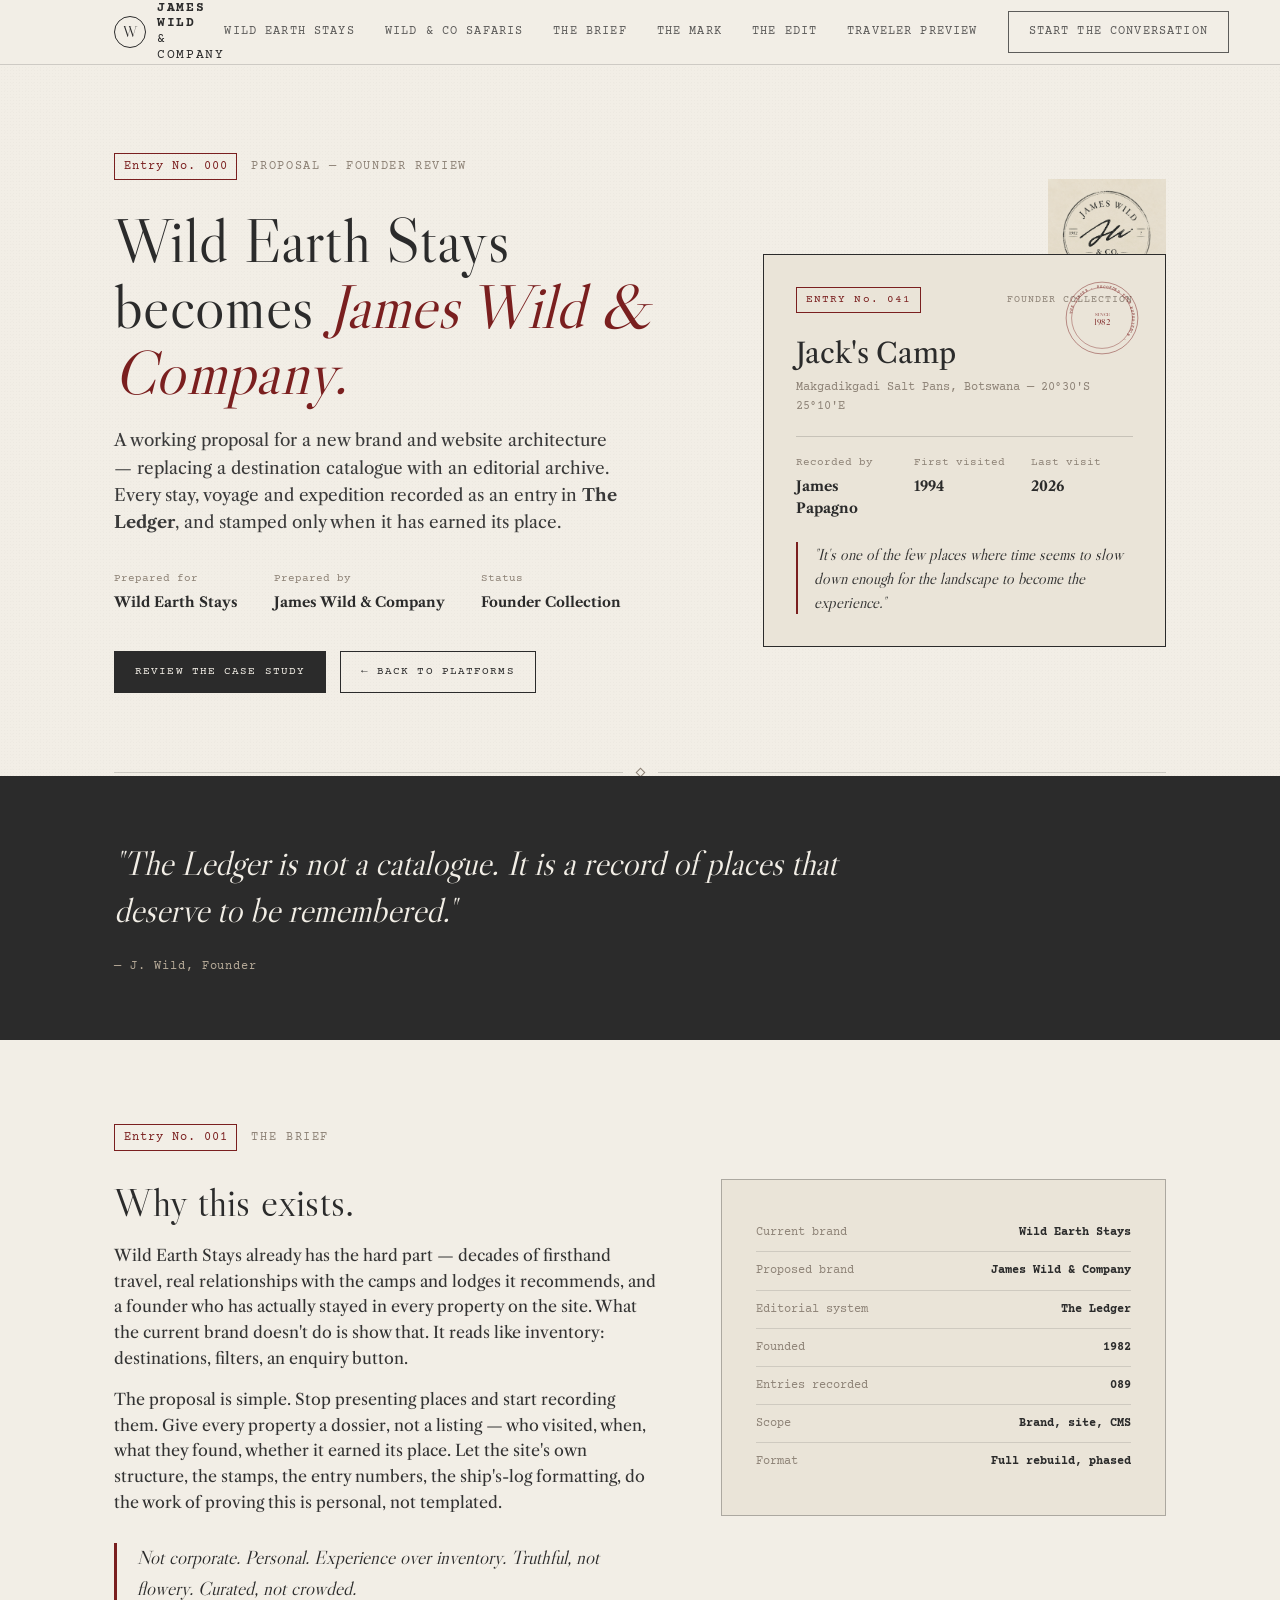
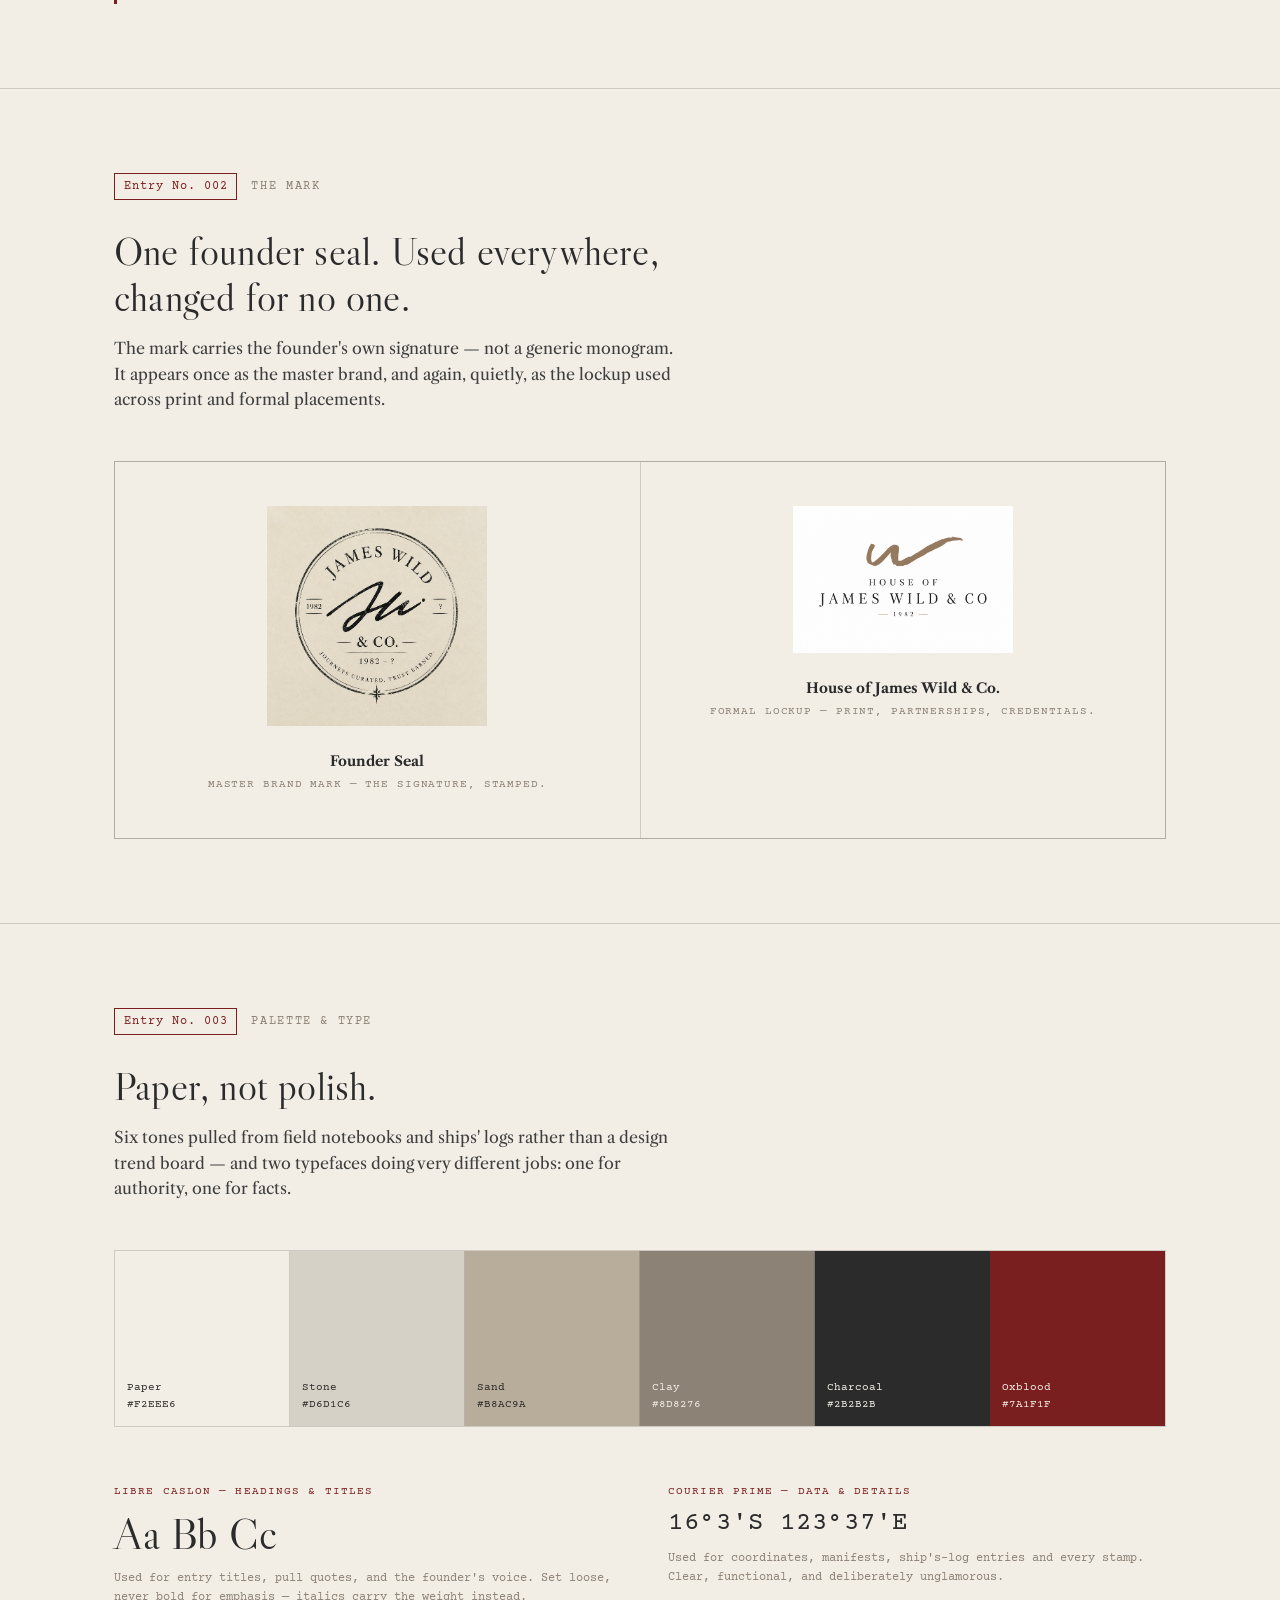
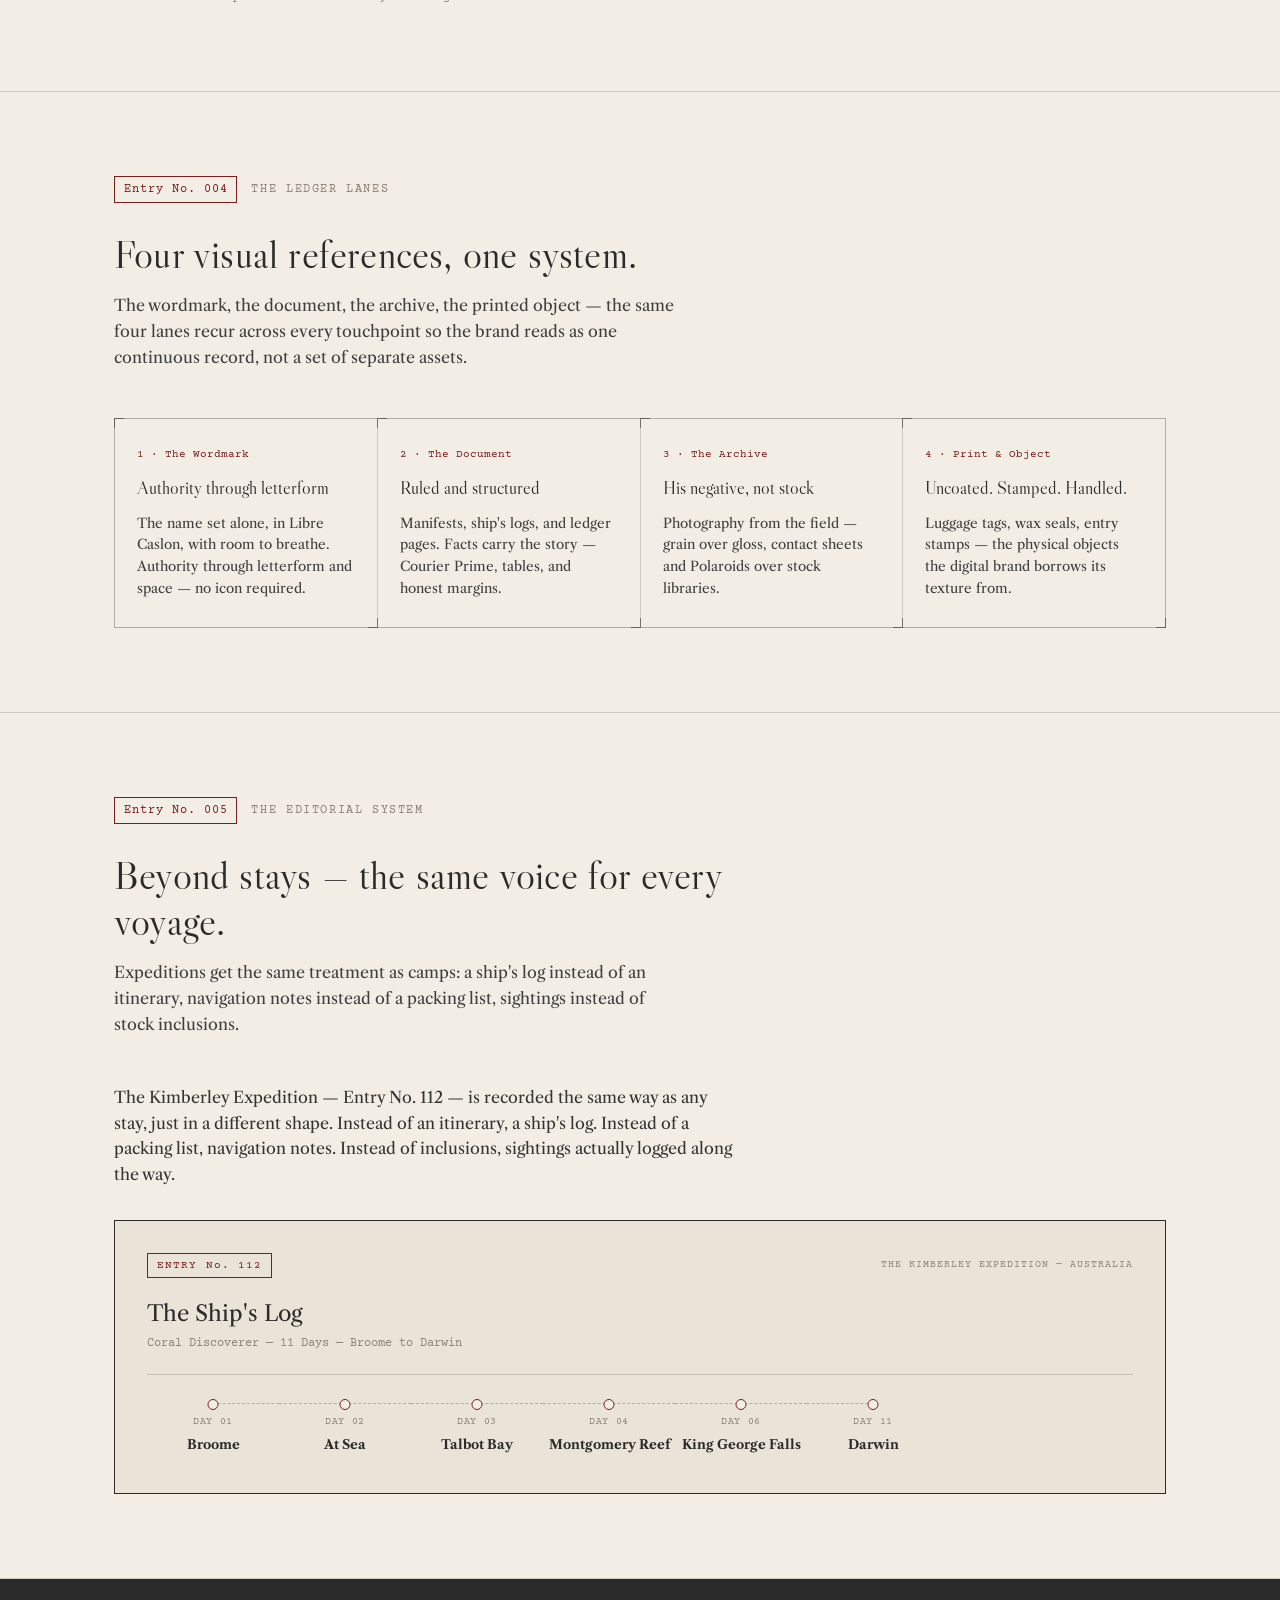
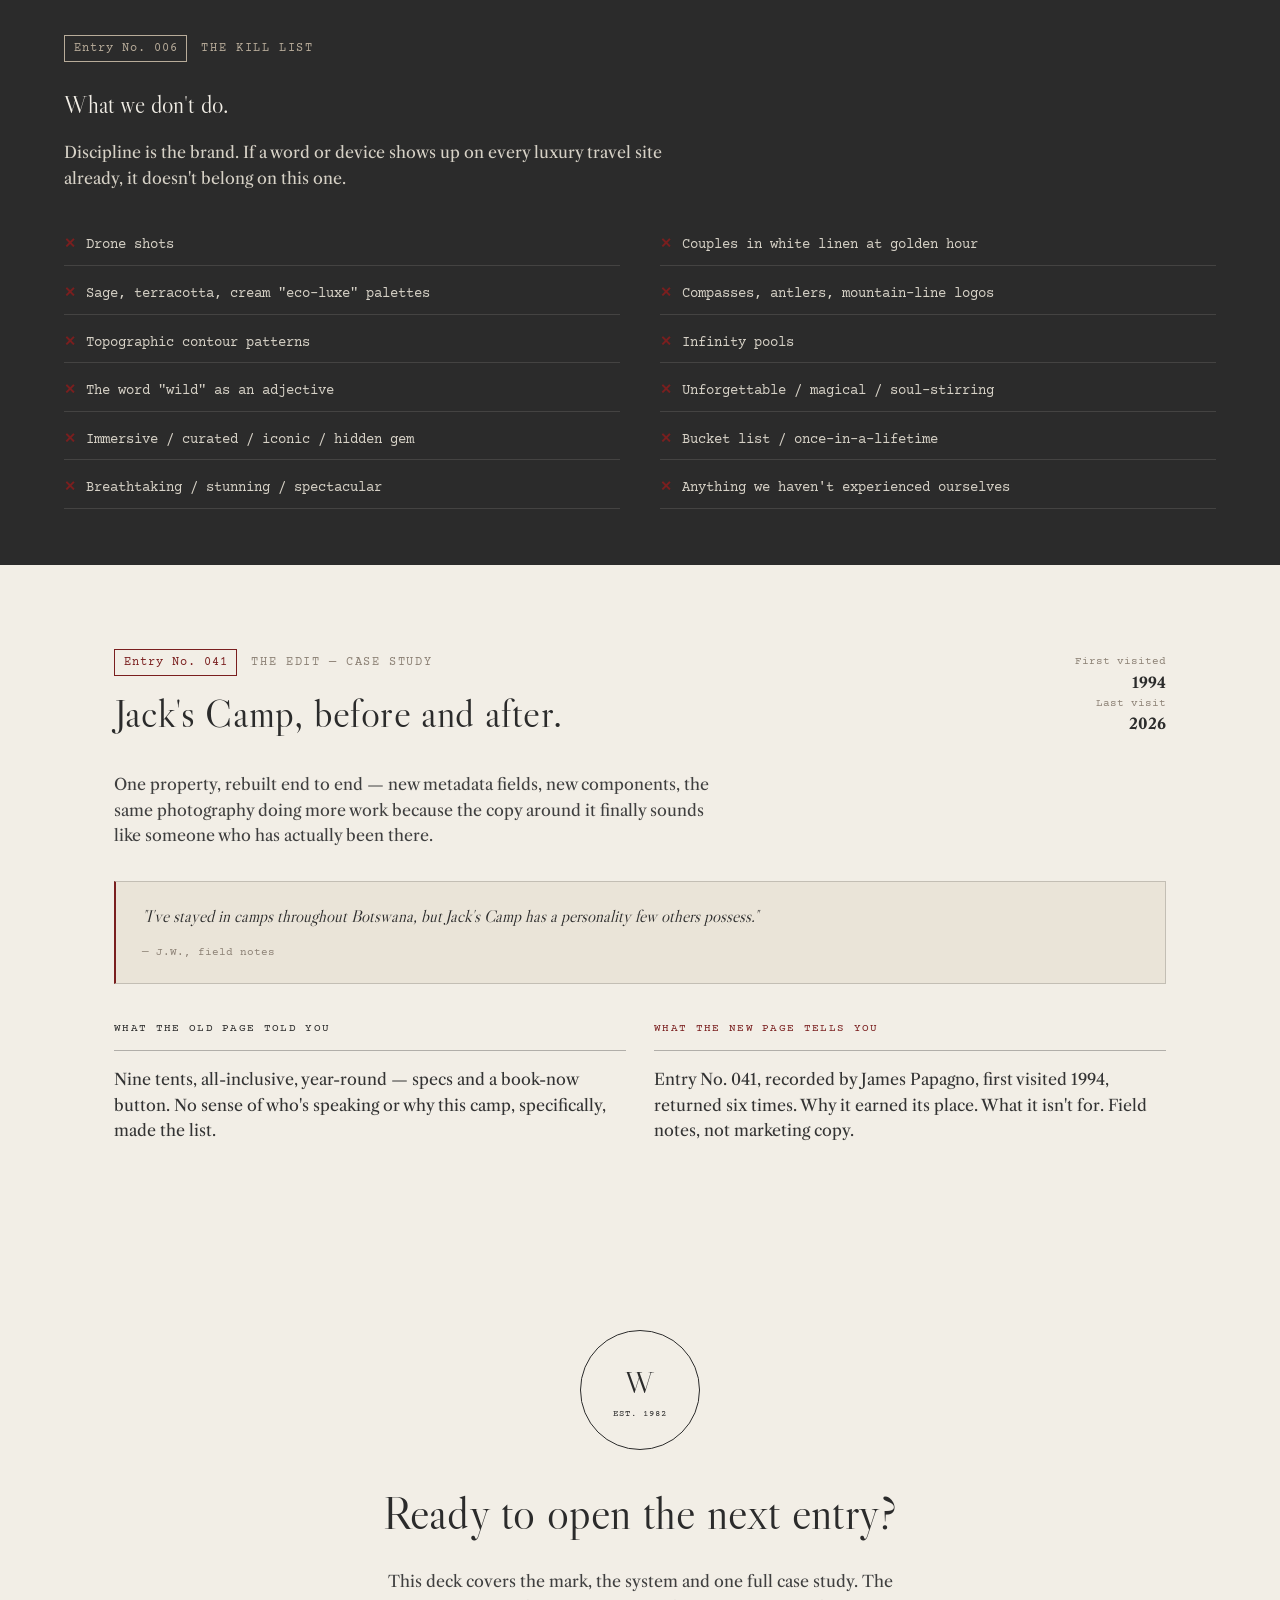
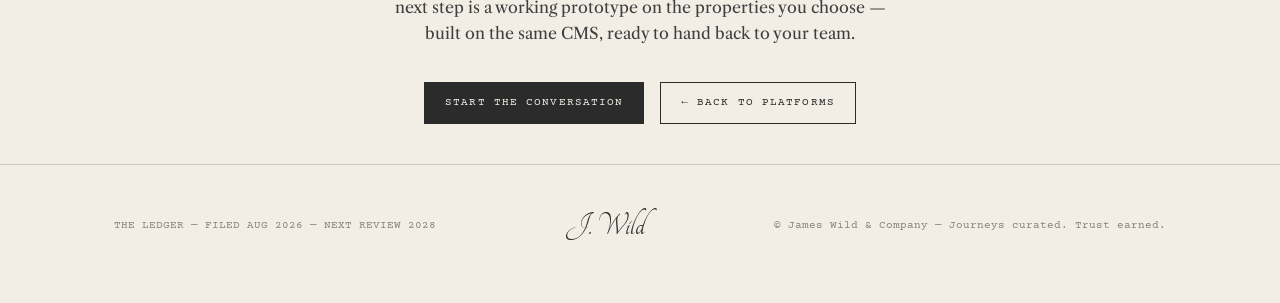
==== brand-system.html @ 096c01dc "Add files via upload" ====
<!DOCTYPE html>
<html lang="en">
<head>
<meta charset="UTF-8">
<meta name="viewport" content="width=device-width, initial-scale=1.0">
<title>The Ledger — Brand System | James Wild &amp; Company</title>
<meta name="description" content="A proposal: Wild Earth Stays becomes James Wild & Company. The Ledger — a personal archive of remarkable places.">
<link rel="icon" type="image/png" href="./assets/logo-seal.png">

<link rel="preconnect" href="https://fonts.googleapis.com">
<link rel="preconnect" href="https://fonts.gstatic.com" crossorigin>
<link href="https://fonts.googleapis.com/css2?family=Libre+Caslon+Display&family=Libre+Caslon+Text:ital,wght@0,400;0,700;1,400&family=Courier+Prime:ital,wght@0,400;0,700;1,400&family=Tangerine:wght@700&display=swap" rel="stylesheet">
<style>
:root{
    --paper:#F2EEE6;
    --paper-2:#EAE4D8;
    --stone:#D6D1C6;
    --sand:#B8AC9A;
    --clay:#8D8276;
    --charcoal:#2B2B2B;
    --oxblood:#7A1F1F;
    --oxblood-2:#5E1717;

    --display: 'Libre Caslon Display', 'Times New Roman', serif;
    --serif: 'Libre Caslon Text', Georgia, serif;
    --mono: 'Courier Prime', 'Courier New', monospace;
    --script: 'Tangerine', cursive;

    --max: 1180px;
    --edge: clamp(20px, 5vw, 72px);
    --rule: 1px solid rgba(43,43,43,0.18);
    --rule-strong: 1px solid rgba(43,43,43,0.32);
  }

  *{box-sizing:border-box;}
  html{scroll-behavior:smooth;}
  body{
    margin:0;
    background:var(--paper);
    color:var(--charcoal);
    font-family:var(--serif);
    font-size:16px;
    line-height:1.6;
    -webkit-font-smoothing:antialiased;
  }

  /* subtle paper grain */
  body::before{
    content:"";
    position:fixed; inset:0;
    pointer-events:none;
    z-index:0;
    opacity:0.5;
    background-image:
      radial-gradient(rgba(43,43,43,0.035) 1px, transparent 1px);
    background-size: 3px 3px;
    mix-blend-mode:multiply;
  }

  img{max-width:100%; display:block;}
  a{color:inherit;}

  .wrap{max-width:var(--max); margin:0 auto; padding:0 var(--edge); position:relative; z-index:1;}

  .eyebrow{
    font-family:var(--mono);
    text-transform:uppercase;
    letter-spacing:0.14em;
    font-size:11.5px;
    color:var(--oxblood);
  }

  h1,h2,h3{
    font-family:var(--display);
    font-weight:400;
    margin:0;
    letter-spacing:0.005em;
  }

  .hr{border:0; border-top:var(--rule); margin:0;}
  .hr-strong{border:0; border-top:var(--rule-strong); margin:0;}

  /* ---------- NAV ---------- */
  header.site{
    position:sticky; top:0; z-index:50;
    background:rgba(242,238,230,0.92);
    backdrop-filter:blur(6px);
    border-bottom:var(--rule);
  }
  .nav{
    max-width:var(--max); margin:0 auto; padding:0 var(--edge);
    display:flex; align-items:center; justify-content:space-between;
    height:64px;
  }
  .brand-mark{
    display:flex; align-items:center; gap:11px;
    text-decoration:none;
  }
  .brand-mark .coin{
    width:32px; height:32px; border-radius:50%;
    border:1.4px solid var(--charcoal);
    display:flex; align-items:center; justify-content:center;
    font-family:var(--display); font-size:15px; color:var(--charcoal);
    flex:none;
  }
  .brand-mark .word{
    font-family:var(--mono);
    font-size:12.5px;
    letter-spacing:0.13em;
    text-transform:uppercase;
    line-height:1.25;
    color:var(--charcoal);
  }
  .brand-mark .word b{display:block; font-weight:700;}

  nav.links{display:flex; align-items:center; gap:30px;}
  nav.links a{
    font-family:var(--mono);
    font-size:11.5px;
    letter-spacing:0.1em;
    text-transform:uppercase;
    text-decoration:none;
    color:var(--charcoal);
    opacity:0.75;
    transition:opacity .2s ease;
    white-space:nowrap;
  }
  nav.links a:hover{opacity:1;}
  .btn{
    font-family:var(--mono);
    font-size:11px;
    letter-spacing:0.1em;
    text-transform:uppercase;
    text-decoration:none;
    color:var(--paper);
    background:var(--charcoal);
    padding:11px 20px;
    border:1px solid var(--charcoal);
    white-space:nowrap;
    transition:background .2s ease, color .2s ease;
  }
  .btn:hover{background:var(--oxblood); border-color:var(--oxblood);}
  .btn.outline{
    background:transparent; color:var(--charcoal);
  }
  .btn.outline:hover{background:var(--charcoal); color:var(--paper);}
  .navToggle{display:none;}

  /* ---------- FOUNDER WELCOME ---------- */
  .welcome{
    padding:64px 0 76px;
    border-bottom:var(--rule-strong);
    background:var(--paper-2);
  }
  .welcome .locale{
    font-family:var(--mono); font-size:11px; letter-spacing:0.14em; text-transform:uppercase;
    color:var(--oxblood); margin-bottom:10px;
  }
  .welcome .grid{
    display:grid; grid-template-columns:0.82fr 1.18fr; gap:56px; align-items:center;
  }
  .welcome .frame{
    border:1.4px solid var(--charcoal);
    background:var(--stone);
    padding:14px;
  }
  .welcome .frame .photo{
    aspect-ratio:4/5;
    background:
      repeating-linear-gradient(135deg, rgba(43,43,43,0.08) 0 2px, transparent 2px 14px),
      var(--sand);
    display:flex; align-items:center; justify-content:center; text-align:center;
    border:1px solid rgba(43,43,43,0.25);
  }
  .welcome .frame .photo span{
    font-family:var(--mono); font-size:11px; letter-spacing:0.08em; text-transform:uppercase;
    color:var(--charcoal); opacity:0.65; max-width:70%;
  }
  .welcome .frame .cap{
    margin-top:12px; text-align:center; font-family:var(--mono); font-size:11px; color:var(--clay);
  }
  .welcome .frame .cap b{display:block; color:var(--charcoal); font-family:var(--serif); font-weight:700; font-size:13px; margin-bottom:2px;}

  .welcome blockquote{
    margin:0; font-family:var(--display); font-style:italic;
    font-size:clamp(24px, 3.1vw, 36px); line-height:1.32; color:var(--charcoal);
  }
  .welcome .attrib{
    margin-top:18px; display:flex; align-items:center; gap:14px;
  }
  .welcome .attrib .sig{font-family:var(--script); font-size:32px; color:var(--oxblood);}
  .welcome .attrib .role{font-family:var(--mono); font-size:11px; color:var(--clay); letter-spacing:0.04em;}
  .welcome .attrib .role b{display:block; color:var(--charcoal); font-family:var(--serif); font-weight:700; font-size:13px; font-style:normal;}

  .welcome .lede{
    margin-top:30px; padding-top:26px; border-top:var(--rule);
    font-size:17px; color:#333; max-width:52ch;
  }
  .welcome .tagline{
    margin-top:22px;
    display:inline-flex; align-items:center; gap:10px;
    font-family:var(--mono); font-size:12px; letter-spacing:0.1em; text-transform:uppercase;
    color:var(--oxblood); border:1px solid var(--oxblood); padding:9px 16px;
  }

  .welcome .contactRow{
    margin-top:30px; display:flex; gap:34px; flex-wrap:wrap;
  }
  .welcome .contactRow div{font-family:var(--mono); font-size:11px; color:var(--clay);}
  .welcome .contactRow strong{display:block; font-family:var(--serif); font-size:14.5px; color:var(--charcoal); font-weight:700; margin-top:3px;}
  .welcome .contactRow a{text-decoration:none; color:var(--charcoal); border-bottom:1px solid var(--sand);}
  .welcome .contactRow a:hover{border-color:var(--charcoal);}

  @media (max-width: 880px){
    .welcome .grid{grid-template-columns:1fr; gap:28px;}
    .welcome .frame{max-width:260px; margin:0 auto;}
  }

  /* ---------- PLATFORMS ---------- */
  .platforms{padding:84px 0; border-bottom:var(--rule);}
  .platformGrid{
    display:grid; grid-template-columns:1fr 1fr; gap:1px;
    background:rgba(43,43,43,0.18); border:var(--rule); margin-top:44px;
  }
  .platformCard{background:var(--paper); padding:40px;}
  .platformCard .region{
    font-family:var(--mono); font-size:11px; letter-spacing:0.1em; text-transform:uppercase;
    color:var(--oxblood); margin-bottom:16px;
  }
  .platformCard h3{font-size:26px; margin-bottom:8px;}
  .platformCard .tag{font-family:var(--serif); font-style:italic; font-size:16px; color:var(--clay); margin-bottom:20px;}
  .platformCard p{color:#333; margin:0 0 18px;}
  .platformCard .who{
    border-top:var(--rule); padding-top:16px; margin-top:20px;
    font-family:var(--mono); font-size:11.5px; color:var(--clay);
  }
  .platformCard .who b{display:block; font-family:var(--serif); font-weight:700; font-size:14px; color:var(--charcoal); font-style:normal; margin-bottom:4px;}

  .selectivity{
    margin-top:56px; display:grid; grid-template-columns:1fr 1fr; gap:56px; align-items:start;
  }
  .selectivity .stat3{display:flex; gap:0; border:var(--rule); margin-top:0;}
  .selectivity .stat3 div{flex:1; padding:22px 18px; text-align:center; border-right:var(--rule);}
  .selectivity .stat3 div:last-child{border-right:none;}
  .selectivity .stat3 .n{font-family:var(--display); font-size:32px; display:block;}
  .selectivity .stat3 .l{font-family:var(--mono); font-size:10px; letter-spacing:0.08em; text-transform:uppercase; color:var(--clay); display:block; margin-top:6px;}

  @media (max-width: 880px){
    .platformGrid{grid-template-columns:1fr;}
    .selectivity{grid-template-columns:1fr; gap:28px;}
  }

  /* ---------- SECTION SCAFFOLD ---------- */
  section{position:relative; z-index:1;}
  .entry{
    display:flex; align-items:baseline; gap:14px;
    margin-bottom:28px;
  }
  .entry .no{
    font-family:var(--mono); font-size:12px; letter-spacing:0.08em;
    color:var(--oxblood); border:1px solid var(--oxblood);
    padding:3px 9px;
  }
  .entry .label{
    font-family:var(--mono); font-size:11.5px; letter-spacing:0.14em;
    text-transform:uppercase; color:var(--clay);
  }

  .reveal{opacity:0; transform:translateY(18px); transition:opacity .7s ease, transform .7s ease;}
  .reveal.in{opacity:1; transform:translateY(0);}

  /* ---------- HERO ---------- */
  .hero{padding:88px 0 76px; overflow:hidden;}
  .hero .grid{
    display:grid; grid-template-columns:1.25fr 0.85fr; gap:56px; align-items:center;
  }
  .hero-stamp{
    position:absolute; top:26px; right:var(--edge);
    width:118px; opacity:0.92;
  }
  .hero h1{
    font-size:clamp(38px, 5vw, 62px);
    line-height:1.06;
    max-width:14ch;
  }
  .hero h1 em{font-style:italic; color:var(--oxblood);}
  .hero .sub{
    margin-top:22px;
    font-size:17px;
    max-width:46ch;
    color:#3a3a3a;
  }
  .hero .meta{
    margin-top:34px;
    display:flex; gap:36px; flex-wrap:wrap;
  }
  .hero .meta div{font-family:var(--mono); font-size:11px; color:var(--clay);}
  .hero .meta strong{display:block; font-family:var(--serif); font-size:14px; color:var(--charcoal); font-weight:700; margin-top:3px;}
  .hero .ctaRow{margin-top:38px; display:flex; gap:14px; flex-wrap:wrap;}

  .hero-visual{
    position:relative;
    border:var(--rule-strong);
    background:var(--paper-2);
    padding:26px;
  }
  .hero-visual img{filter:sepia(6%);}
  .hero-visual .cap{
    margin-top:14px; font-family:var(--mono); font-size:10.5px; color:var(--clay);
    display:flex; justify-content:space-between;
  }

  /* ---------- QUOTE BAND ---------- */
  .quoteBand{
    background:var(--charcoal); color:var(--paper);
    padding:64px 0;
  }
  .quoteBand blockquote{
    margin:0; font-family:var(--display); font-style:italic;
    font-size:clamp(24px, 3vw, 34px); line-height:1.4; max-width:820px;
  }
  .quoteBand cite{
    display:block; margin-top:22px; font-family:var(--mono); font-size:12px;
    letter-spacing:0.08em; color:var(--sand); font-style:normal;
  }

  /* ---------- GENERIC SECTION ---------- */
  .section{padding:84px 0; border-bottom:var(--rule);}
  .section .head{max-width:640px; margin-bottom:48px;}
  .section h2{font-size:clamp(28px,3.4vw,40px); line-height:1.15;}
  .section .head p{margin-top:16px; font-size:16px; color:#3f3f3f; max-width:56ch;}

  /* two column brief */
  .briefGrid{display:grid; grid-template-columns:1.1fr 0.9fr; gap:64px;}
  .briefGrid .col p{margin:0 0 16px; color:#333;}
  .briefGrid .callout{
    border-left:3px solid var(--oxblood);
    padding-left:20px; margin-top:28px;
  }
  .briefGrid .callout p{font-style:italic; font-family:var(--display); font-size:19px; color:var(--charcoal); margin:0;}

  /* logo showcase */
  .logoGrid{
    display:grid; grid-template-columns:1fr 1fr; gap:1px;
    background:rgba(43,43,43,0.18);
    border:var(--rule);
  }
  .logoCard{background:var(--paper); padding:44px; display:flex; flex-direction:column; align-items:center; text-align:center;}
  .logoCard img{max-width:220px; margin:0 auto;}
  .logoCard .tag{
    margin-top:24px; font-family:var(--mono); font-size:11px; letter-spacing:0.08em;
    text-transform:uppercase; color:var(--clay);
  }
  .logoCard .tag b{display:block; color:var(--charcoal); font-family:var(--serif); font-size:14px; font-style:normal; font-weight:700; letter-spacing:0; text-transform:none; margin-bottom:4px;}

  /* palette */
  .paletteRow{display:grid; grid-template-columns:repeat(6,1fr); gap:0; border:var(--rule); margin-bottom:56px;}
  .swatch{aspect-ratio:1; position:relative; border-right:var(--rule);}
  .swatch:last-child{border-right:none;}
  .swatch .lbl{
    position:absolute; left:12px; bottom:12px; font-family:var(--mono); font-size:10.5px;
  }
  .swatch.c1{background:#F2EEE6; color:#2B2B2B;}
  .swatch.c2{background:#D6D1C6; color:#2B2B2B;}
  .swatch.c3{background:#B8AC9A; color:#2B2B2B;}
  .swatch.c4{background:#8D8276; color:#F2EEE6;}
  .swatch.c5{background:#2B2B2B; color:#F2EEE6;}
  .swatch.c6{background:#7A1F1F; color:#F2EEE6;}

  .typeGrid{display:grid; grid-template-columns:1fr 1fr; gap:56px;}
  .typeSpec{}
  .typeSpec .name{font-family:var(--mono); font-size:11px; letter-spacing:0.1em; text-transform:uppercase; color:var(--oxblood); margin-bottom:10px;}
  .typeSpec .big{font-family:var(--display); font-size:44px; line-height:1.1; margin-bottom:10px;}
  .typeSpec.mono .big{font-family:var(--mono); font-size:26px;}
  .typeSpec .use{font-family:var(--mono); font-size:12px; color:var(--clay);}

  /* full width image block */
  .plate{border:var(--rule-strong); background:var(--paper-2); padding:18px;}
  .plate img{width:100%;}
  .plateCap{
    display:flex; justify-content:space-between; gap:20px; flex-wrap:wrap;
    margin-top:16px; font-family:var(--mono); font-size:11px; color:var(--clay);
  }

  /* kill list */
  .killWrap{
    background:var(--charcoal); color:var(--paper); padding:56px var(--edge);
  }
  .killWrap .head2{max-width:640px; margin-bottom:36px;}
  .killWrap h2{color:var(--paper);}
  .killWrap .head2 p{color:var(--stone);}
  .killGrid{
    display:grid; grid-template-columns:repeat(2, 1fr); gap:10px 40px;
    font-family:var(--mono); font-size:13.5px; color:var(--stone);
  }
  .killGrid li{list-style:none; display:flex; gap:10px; padding:8px 0; border-bottom:1px solid rgba(242,238,230,0.12);}
  .killGrid li::before{content:"✕"; color:var(--oxblood); font-weight:700; flex:none;}
  .killWrap ul{margin:0; padding:0;}

  /* case study */
  .caseHead{display:flex; justify-content:space-between; align-items:flex-end; flex-wrap:wrap; gap:20px; margin-bottom:36px;}
  .caseHead .stat{text-align:right; font-family:var(--mono); font-size:11px; color:var(--clay);}
  .caseHead .stat strong{display:block; font-family:var(--serif); font-size:15px; color:var(--charcoal); font-weight:700;}

  .caseCols{display:grid; grid-template-columns:1fr 1fr; gap:28px; margin-top:36px;}
  .caseCols .colHead{
    font-family:var(--mono); font-size:11px; letter-spacing:0.12em; text-transform:uppercase;
    padding-bottom:12px; margin-bottom:16px; border-bottom:var(--rule-strong);
  }
  .caseCols .colHead.after{color:var(--oxblood);}

  /* CTA / close */
  .close{
    padding:92px 0 40px;
    text-align:center;
  }
  .close .stampMark{
    width:120px; margin:0 auto 26px;
    border:1.4px solid var(--charcoal); border-radius:50%;
    aspect-ratio:1; display:flex; align-items:center; justify-content:center; flex-direction:column;
  }
  .close .stampMark span{font-family:var(--mono); font-size:9px; letter-spacing:0.1em;}
  .close .stampMark .W{font-family:var(--display); font-size:30px;}
  .close h2{font-size:clamp(30px,4vw,46px); max-width:18ch; margin:0 auto;}
  .close .sub{max-width:52ch; margin:20px auto 36px; color:#3f3f3f;}
  .close .ctaRow{display:flex; gap:16px; justify-content:center; flex-wrap:wrap;}

  footer.site{
    padding:34px 0 50px;
    border-top:var(--rule);
  }
  .footGrid{
    display:flex; justify-content:space-between; align-items:center; flex-wrap:wrap; gap:16px;
    font-family:var(--mono); font-size:11px; color:var(--clay);
  }
  .footGrid .sig{
    font-family:var(--script); font-size:34px; color:var(--charcoal);
  }

  /* form-ish contact card */
  .contactCard{
    border:var(--rule-strong); background:var(--paper-2); padding:34px;
    max-width:520px; margin:0 auto;
    text-align:left;
  }
  .contactCard .row{display:flex; justify-content:space-between; padding:9px 0; border-bottom:1px solid rgba(43,43,43,0.14); font-family:var(--mono); font-size:12px;}
  .contactCard .row:last-child{border-bottom:none;}
  .contactCard .row span:first-child{color:var(--clay);}
  .contactCard .row span:last-child{color:var(--charcoal); font-weight:700;}

  /* mobile */
  @media (max-width: 880px){
    .hero .grid{grid-template-columns:1fr;}
    .hero-stamp{display:none;}
    .briefGrid{grid-template-columns:1fr; gap:30px;}
    .logoGrid{grid-template-columns:1fr;}
    .paletteRow{grid-template-columns:repeat(3,1fr);}
    .typeGrid{grid-template-columns:1fr; gap:30px;}
    .killGrid{grid-template-columns:1fr;}
    .caseCols{grid-template-columns:1fr;}
    nav.links{display:none;}
    .navToggle{display:block; background:none; border:1px solid var(--charcoal); color:var(--charcoal); font-family:var(--mono); font-size:11px; padding:8px 12px; letter-spacing:.08em; text-transform:uppercase;}
    .footGrid{flex-direction:column; text-align:center;}
  }

  @media (prefers-reduced-motion: reduce){
    html{scroll-behavior:auto;}
    .reveal{opacity:1; transform:none; transition:none;}
  }

  /* ================= LANDING — PLATFORM CHOOSER ================= */
  .chooser{padding:70px 0 100px;}
  .chooser .head{max-width:640px; margin-bottom:8px;}
  .chooser .head p{margin-top:16px; font-size:16px; color:#3f3f3f; max-width:56ch;}
  .chooserGrid{
    display:grid; grid-template-columns:1fr 1fr; gap:1px;
    background:rgba(43,43,43,0.18); border:var(--rule); margin-top:44px;
  }
  .offerCard{
    background:var(--paper); padding:48px 40px; text-decoration:none; color:inherit;
    display:flex; flex-direction:column; min-height:380px;
    transition:background .25s ease;
    position:relative;
  }
  .offerCard:hover{background:var(--paper-2);}
  .offerCard .region{
    font-family:var(--mono); font-size:11px; letter-spacing:0.1em; text-transform:uppercase;
    color:var(--oxblood); margin-bottom:18px;
  }
  .offerCard h3{font-size:30px; margin-bottom:10px;}
  .offerCard .tag{font-family:var(--serif); font-style:italic; font-size:16px; color:var(--clay); margin-bottom:22px;}
  .offerCard p{color:#333; margin:0; flex:1;}
  .offerCard .go{
    margin-top:28px; display:inline-flex; align-items:center; gap:10px;
    font-family:var(--mono); font-size:11.5px; letter-spacing:0.1em; text-transform:uppercase;
    color:var(--charcoal); padding-top:18px; border-top:var(--rule);
  }
  .offerCard .go::after{content:"→"; transition:transform .2s ease;}
  .offerCard:hover .go::after{transform:translateX(5px);}
  .offerCard .bignum{
    position:absolute; top:40px; right:40px;
    font-family:var(--display); font-size:15px; color:var(--sand);
  }

  .otherLink{
    margin-top:36px; text-align:center;
  }
  .otherLink a{
    font-family:var(--mono); font-size:11.5px; letter-spacing:0.1em; text-transform:uppercase;
    color:var(--clay); text-decoration:none; border-bottom:1px solid var(--sand);
  }
  .otherLink a:hover{color:var(--charcoal); border-color:var(--charcoal);}

  @media (max-width:880px){
    .chooserGrid{grid-template-columns:1fr;}
  }

  /* ================= PLATFORM PAGE ================= */
  .platHero{padding:70px 0 60px; border-bottom:var(--rule-strong);}
  .platHero .region{font-family:var(--mono); font-size:11.5px; letter-spacing:0.14em; text-transform:uppercase; color:var(--oxblood); margin-bottom:16px;}
  .platHero h1{font-size:clamp(36px,5vw,58px); line-height:1.08; max-width:16ch;}
  .platHero .tag{font-family:var(--display); font-style:italic; font-size:20px; color:var(--clay); margin-top:16px;}
  .platHero .sub{margin-top:22px; font-size:17px; max-width:56ch; color:#3a3a3a;}
  .platHero .backLink{
    display:inline-flex; align-items:center; gap:8px; margin-bottom:26px;
    font-family:var(--mono); font-size:11px; letter-spacing:0.08em; text-transform:uppercase;
    color:var(--clay); text-decoration:none;
  }
  .platHero .backLink:hover{color:var(--charcoal);}

  .twoColSection{padding:80px 0; border-bottom:var(--rule);}
  .twoColSection .head{max-width:640px; margin-bottom:44px;}
  .twoColSection .head p{margin-top:16px; font-size:16px; color:#3f3f3f; max-width:58ch;}
  .why-grid{display:grid; grid-template-columns:repeat(3,1fr); gap:1px; background:rgba(43,43,43,0.18); border:var(--rule);}
  .why-card{background:var(--paper); padding:32px;}
  .why-card .k{font-family:var(--mono); font-size:11px; letter-spacing:0.08em; text-transform:uppercase; color:var(--oxblood); margin-bottom:12px;}
  .why-card h4{font-family:var(--display); font-weight:400; font-size:19px; margin:0 0 10px;}
  .why-card p{margin:0; font-size:14.5px; color:#3f3f3f;}

  .criteriaList{margin-top:36px; border-top:var(--rule-strong);}
  .criteriaList .row{
    display:grid; grid-template-columns:1fr 3fr; gap:24px; padding:20px 0; border-bottom:var(--rule);
  }
  .criteriaList .row .n{font-family:var(--mono); font-size:12px; color:var(--oxblood);}
  .criteriaList .row .t{font-family:var(--serif); font-weight:700; font-size:15.5px; margin-bottom:4px;}
  .criteriaList .row .d{color:#3f3f3f; font-size:14.5px; margin:0;}

  .launchBand{background:var(--charcoal); color:var(--paper); padding:64px var(--edge);}
  .launchBand .wrap{padding:0;}
  .launchBand .head p{color:var(--stone);}
  .launchBand h2{color:var(--paper);}
  .launchGrid{display:grid; grid-template-columns:repeat(3,1fr); gap:34px; margin-top:36px;}
  .launchCard .tag2{font-family:var(--mono); font-size:10.5px; letter-spacing:0.1em; text-transform:uppercase; color:var(--sand); border:1px solid var(--sand); display:inline-block; padding:4px 10px; margin-bottom:14px;}
  .launchCard h4{font-family:var(--display); font-weight:400; font-size:19px; margin:0 0 8px; color:var(--paper);}
  .launchCard p{margin:0; font-size:14px; color:var(--stone);}

  .bioSection{padding:84px 0; border-bottom:var(--rule);}
  .bioGrid{display:grid; grid-template-columns:0.8fr 1.2fr; gap:56px; align-items:center;}
  .bioGrid .frame{border:1.4px solid var(--charcoal); background:var(--stone); padding:14px;}
  .bioGrid .frame .photo{
    aspect-ratio:4/5;
    background:repeating-linear-gradient(135deg, rgba(43,43,43,0.08) 0 2px, transparent 2px 14px), var(--sand);
    display:flex; align-items:center; justify-content:center; text-align:center;
    border:1px solid rgba(43,43,43,0.25);
  }
  .bioGrid .frame .photo span{font-family:var(--mono); font-size:11px; letter-spacing:0.08em; text-transform:uppercase; color:var(--charcoal); opacity:0.65; max-width:70%;}
  .bioGrid .frame .cap{margin-top:12px; text-align:center; font-family:var(--mono); font-size:11px; color:var(--clay);}
  .bioGrid .frame .cap b{display:block; color:var(--charcoal); font-family:var(--serif); font-weight:700; font-size:13px; margin-bottom:2px;}
  .bioGrid .yearsStat{
    display:inline-flex; align-items:baseline; gap:10px; margin-bottom:18px;
  }
  .bioGrid .yearsStat .n{font-family:var(--display); font-size:52px; color:var(--oxblood); line-height:1;}
  .bioGrid .yearsStat .l{font-family:var(--mono); font-size:11px; letter-spacing:0.08em; text-transform:uppercase; color:var(--clay);}
  .bioGrid p{color:#333; margin:0 0 14px;}

  .platCTA{padding:80px 0 90px; text-align:center;}
  .platCTA h2{font-size:clamp(28px,3.6vw,40px); max-width:20ch; margin:0 auto;}
  .platCTA .sub{max-width:52ch; margin:18px auto 32px; color:#3f3f3f;}
  .platCTA .ctaRow{display:flex; gap:16px; justify-content:center; flex-wrap:wrap;}
  .platCTA .contactRow{margin-top:34px; display:flex; gap:34px; justify-content:center; flex-wrap:wrap;}
  .platCTA .contactRow div{font-family:var(--mono); font-size:11px; color:var(--clay);}
  .platCTA .contactRow strong{display:block; font-family:var(--serif); font-size:14.5px; color:var(--charcoal); font-weight:700; margin-top:3px;}
  .platCTA .contactRow a{text-decoration:none; color:var(--charcoal); border-bottom:1px solid var(--sand);}

  @media (max-width:880px){
    .why-grid{grid-template-columns:1fr;}
    .launchGrid{grid-template-columns:1fr;}
    .bioGrid{grid-template-columns:1fr; gap:28px;}
    .bioGrid .frame{max-width:260px; margin:0 auto;}
    .criteriaList .row{grid-template-columns:1fr;}
  }

  /* ================= TEXTURE & NATIVE ARCHIVE COMPONENTS ================= */

  /* richer paper grain, layered */
  body::before{
    background-image:
      radial-gradient(rgba(43,43,43,0.045) 1px, transparent 1px),
      radial-gradient(rgba(43,43,43,0.02) 1px, transparent 1px);
    background-size: 3px 3px, 7px 7px;
    background-position: 0 0, 2px 3px;
  }

  /* faint rotated watermark stamp, used as background texture */
  .watermark{
    position:absolute; z-index:0; pointer-events:none;
    color:var(--charcoal); opacity:0.045;
    width:340px; height:340px;
  }
  .watermark svg{width:100%; height:100%; display:block;}

  /* ledger section divider — double rule with center mark */
  .ledgerDivider{
    display:flex; align-items:center; gap:14px;
    padding:0 var(--edge); max-width:var(--max); margin:0 auto;
  }
  .ledgerDivider::before, .ledgerDivider::after{content:""; flex:1; border-top:var(--rule); position:relative;}
  .ledgerDivider .mark{
    width:7px; height:7px; border:1px solid var(--clay); transform:rotate(45deg); flex:none;
  }

  /* corner tick marks on cards — archival dossier feel */
  .ticked{position:relative;}
  .ticked::before, .ticked::after{
    content:""; position:absolute; width:9px; height:9px;
    border-color:var(--clay); opacity:0.55; pointer-events:none;
  }
  .ticked::before{top:-1px; left:-1px; border-top:1px solid; border-left:1px solid;}
  .ticked::after{bottom:-1px; right:-1px; border-bottom:1px solid; border-right:1px solid;}

  /* inline stamp SVG coloring */
  .stampGraphic{color:var(--oxblood);}
  .stampGraphic.charcoal{color:var(--charcoal);}
  .stampGraphic.sand{color:var(--sand);}

  /* ---- Ledger Entry Card (native, replaces screenshot mockups) ---- */
  .ledgerCard{
    background:var(--paper-2); border:1.4px solid var(--charcoal);
    padding:32px; position:relative;
  }
  .ledgerCard .lc-head{display:flex; justify-content:space-between; align-items:center; margin-bottom:18px;}
  .ledgerCard .lc-entry{font-family:var(--mono); font-size:11px; letter-spacing:0.1em; color:var(--oxblood); border:1px solid var(--oxblood); padding:3px 9px;}
  .ledgerCard .lc-status{font-family:var(--mono); font-size:10px; letter-spacing:0.1em; text-transform:uppercase; color:var(--clay);}
  .ledgerCard .lc-title{font-size:28px; margin-bottom:4px;}
  .ledgerCard .lc-loc{font-family:var(--mono); font-size:11.5px; color:var(--clay); margin-bottom:20px;}
  .ledgerCard .lc-rule{border-top:var(--rule); margin-bottom:18px;}
  .ledgerCard .lc-rows{display:grid; grid-template-columns:repeat(3,1fr); gap:16px; margin-bottom:22px;}
  .ledgerCard .lc-rows div{font-family:var(--mono); font-size:10.5px; color:var(--clay);}
  .ledgerCard .lc-rows b{display:block; font-family:var(--serif); font-weight:700; font-size:14px; color:var(--charcoal); margin-top:3px;}
  .ledgerCard .lc-quote{
    font-family:var(--display); font-style:italic; font-size:16px; line-height:1.5; color:var(--charcoal);
    border-left:2px solid var(--oxblood); padding-left:16px;
  }
  .ledgerCard .lc-stampWrap{position:absolute; top:24px; right:24px; width:78px; height:78px;}

  /* ---- Ledger Lanes — native 4-card grid ---- */
  .lanesGrid{display:grid; grid-template-columns:repeat(4,1fr); gap:1px; background:rgba(43,43,43,0.18); border:var(--rule);}
  .laneCard{background:var(--paper); padding:28px 22px;}
  .laneCard .ln{font-family:var(--mono); font-size:10.5px; color:var(--oxblood); margin-bottom:10px;}
  .laneCard h4{font-family:var(--display); font-weight:400; font-size:18px; margin:0 0 10px;}
  .laneCard p{margin:0; font-size:13.5px; color:#3f3f3f;}

  /* ---- Ship's log strip — native route/timeline ---- */
  .shipsLog{margin-top:8px;}
  .shipsLog .route{
    display:flex; align-items:flex-start; overflow-x:auto; gap:0; padding-bottom:6px;
  }
  .shipsLog .stop{flex:none; width:132px; text-align:center; position:relative; padding-top:22px;}
  .shipsLog .stop::before{
    content:""; position:absolute; top:6px; left:50%; width:9px; height:9px;
    background:var(--paper); border:1.4px solid var(--oxblood); border-radius:50%; transform:translateX(-50%);
  }
  .shipsLog .stop::after{
    content:""; position:absolute; top:10px; left:0; right:0; border-top:1px dashed var(--sand); z-index:-1;
  }
  .shipsLog .stop:first-child::after{left:50%;}
  .shipsLog .stop:last-child::after{right:50%;}
  .shipsLog .stop .day{font-family:var(--mono); font-size:9.5px; color:var(--clay); letter-spacing:0.06em;}
  .shipsLog .stop .place{font-family:var(--serif); font-weight:700; font-size:13px; color:var(--charcoal); margin-top:4px;}

  .fieldNote{
    background:var(--paper-2); border:1px solid rgba(43,43,43,0.2); border-left:2.5px solid var(--oxblood);
    padding:22px 26px; font-family:var(--display); font-style:italic; font-size:17px; line-height:1.55; color:var(--charcoal);
  }
  .fieldNote cite{display:block; margin-top:14px; font-family:var(--mono); font-style:normal; font-size:11px; color:var(--clay);}

  @media (max-width:880px){
    .lanesGrid{grid-template-columns:1fr 1fr;}
    .ledgerCard .lc-rows{grid-template-columns:1fr; gap:10px;}
    .watermark{display:none;}
  }

  /* ================= GENERIC IMAGE PLACEHOLDER ================= */
  .imgPlaceholder{border:1.4px solid var(--charcoal); background:var(--stone); padding:12px;}
  .imgPlaceholder .ph{
    aspect-ratio:var(--ar,4/3);
    background:repeating-linear-gradient(135deg, rgba(43,43,43,0.08) 0 2px, transparent 2px 14px), var(--sand);
    display:flex; align-items:center; justify-content:center; text-align:center;
    border:1px solid rgba(43,43,43,0.25);
  }
  .imgPlaceholder .ph span{font-family:var(--mono); font-size:10.5px; letter-spacing:0.08em; text-transform:uppercase; color:var(--charcoal); opacity:0.6; max-width:78%; line-height:1.5;}
  .imgPlaceholder .cap2{margin-top:10px; text-align:center; font-family:var(--mono); font-size:10.5px; color:var(--clay);}
  .imgPlaceholder .cap2 b{display:block; color:var(--charcoal); font-family:var(--serif); font-weight:700; font-size:12.5px; margin-bottom:2px;}

  /* ================= WHY NOW ================= */
  .whyNow{padding:70px 0; border-bottom:var(--rule); background:var(--paper-2);}
  .whyNow .grid2{display:grid; grid-template-columns:1fr 1fr; gap:56px; align-items:start;}
  .whyNow p{color:#333; margin:0 0 14px;}

  /* ================= OFFER LIST ================= */
  .offerList{display:grid; grid-template-columns:repeat(2,1fr); gap:1px; background:rgba(43,43,43,0.18); border:var(--rule); margin-top:36px;}
  .offerList .item{background:var(--paper); padding:26px 28px; display:flex; gap:16px; align-items:flex-start;}
  .offerList .item .ic{
    font-family:var(--mono); font-size:11px; color:var(--oxblood); border:1px solid var(--oxblood);
    width:26px; height:26px; display:flex; align-items:center; justify-content:center; flex:none;
  }
  .offerList .item h4{font-family:var(--display); font-weight:400; font-size:16.5px; margin:0 0 6px;}
  .offerList .item p{margin:0; font-size:13.5px; color:#3f3f3f;}

  /* ================= AGENT SECTION ================= */
  .agentSection{padding:84px 0; border-bottom:var(--rule);}
  .agentGrid{display:grid; grid-template-columns:0.85fr 1.15fr; gap:56px; align-items:center;}
  .agentBadge{
    display:inline-flex; align-items:center; gap:10px; font-family:var(--mono); font-size:11px;
    letter-spacing:0.1em; text-transform:uppercase; color:var(--oxblood); border:1px solid var(--oxblood);
    padding:7px 14px; margin-bottom:18px;
  }
  .agentGrid h3{font-size:30px; margin-bottom:6px;}
  .agentGrid .role{font-family:var(--display); font-style:italic; font-size:16px; color:var(--clay); margin-bottom:20px;}
  .agentGrid p{color:#333; margin:0 0 14px;}
  .agentSteps{margin-top:22px; display:flex; flex-direction:column; gap:0;}
  .agentSteps .st{display:flex; gap:16px; padding:14px 0; border-top:var(--rule);}
  .agentSteps .st:last-child{border-bottom:var(--rule);}
  .agentSteps .st .sn{font-family:var(--mono); font-size:11px; color:var(--oxblood); flex:none; width:22px;}
  .agentSteps .st .sd b{display:block; font-family:var(--serif); font-weight:700; font-size:14px; color:var(--charcoal); margin-bottom:2px;}
  .agentSteps .st .sd span{font-size:13.5px; color:#3f3f3f;}

  .chatMock{border:1.4px solid var(--charcoal); background:var(--paper-2);}
  .chatMock .cm-head{
    display:flex; align-items:center; gap:10px; padding:14px 18px; border-bottom:var(--rule-strong);
    font-family:var(--mono); font-size:11px; letter-spacing:0.08em; text-transform:uppercase; color:var(--clay);
  }
  .chatMock .cm-dot{width:7px; height:7px; border-radius:50%; background:var(--oxblood);}
  .chatMock .cm-body{padding:22px; display:flex; flex-direction:column; gap:14px;}
  .chatMock .bubble{max-width:78%; padding:12px 16px; font-size:13.5px; line-height:1.5;}
  .chatMock .bubble.agent{background:var(--paper); border:1px solid rgba(43,43,43,0.18); align-self:flex-start; font-family:var(--serif);}
  .chatMock .bubble.user{background:var(--charcoal); color:var(--paper); align-self:flex-end; font-family:var(--serif);}
  .chatMock .cm-foot{padding:14px 18px; border-top:var(--rule-strong); font-family:var(--mono); font-size:10.5px; color:var(--sand); background:var(--charcoal);}

  /* ================= TRAVEL FOLIO ================= */
  .folioSection{padding:84px 0; border-bottom:1px solid rgba(242,238,230,0.15); background:var(--charcoal); color:var(--paper);}
  .folioSection h2{color:var(--paper);}
  .folioSection .head p{color:var(--stone);}
  .folioGrid{display:grid; grid-template-columns:1fr 1fr; gap:56px; align-items:center; margin-top:20px;}
  .folioGrid p{color:var(--stone); margin:0 0 14px;}
  .folioBook{
    aspect-ratio:3/4; border:1.4px solid var(--sand); background:linear-gradient(135deg, #33302c, #2b2b2b);
    display:flex; flex-direction:column; align-items:center; justify-content:center; text-align:center; gap:10px;
    padding:30px;
  }
  .folioBook .fb-mark{width:52px; height:52px; border:1px solid var(--sand); border-radius:50%; display:flex; align-items:center; justify-content:center; font-family:var(--display); color:var(--sand); font-size:20px;}
  .folioBook .fb-title{font-family:var(--display); font-style:italic; font-size:19px; color:var(--paper);}
  .folioBook .fb-sub{font-family:var(--mono); font-size:10px; letter-spacing:0.1em; text-transform:uppercase; color:var(--sand);}
  .folioList{margin-top:20px; display:flex; flex-direction:column; gap:0;}
  .folioList .fi{display:flex; gap:14px; padding:12px 0; border-top:1px solid rgba(242,238,230,0.14);}
  .folioList .fi:last-child{border-bottom:1px solid rgba(242,238,230,0.14);}
  .folioList .fi b{font-family:var(--serif); font-size:14px; color:var(--paper); display:block; margin-bottom:2px;}
  .folioList .fi span{font-size:13px; color:var(--stone);}

  @media (max-width:880px){
    .whyNow .grid2{grid-template-columns:1fr;}
    .offerList{grid-template-columns:1fr;}
    .agentGrid{grid-template-columns:1fr; gap:30px;}
    .folioGrid{grid-template-columns:1fr; gap:30px;}
  }

  /* ================= TRAVELER PREVIEW PAGE ================= */
  .previewBanner{
    background:var(--oxblood); color:var(--paper); text-align:center; padding:12px var(--edge);
    font-family:var(--mono); font-size:11px; letter-spacing:0.1em; text-transform:uppercase;
  }
  .previewBanner a{color:var(--paper); text-decoration:underline;}

  .tHero{padding:90px 0 80px; text-align:center; border-bottom:var(--rule-strong);}
  .tHero .eyebrow2{font-family:var(--mono); font-size:11.5px; letter-spacing:0.14em; text-transform:uppercase; color:var(--oxblood); margin-bottom:18px;}
  .tHero h1{font-size:clamp(38px,5.5vw,64px); max-width:16ch; margin:0 auto; line-height:1.08;}
  .tHero .sub{max-width:52ch; margin:22px auto 0; font-size:17.5px; color:#3a3a3a;}
  .tHero .tagline{
    display:inline-flex; margin-top:30px; font-family:var(--mono); font-size:12.5px; letter-spacing:0.1em; text-transform:uppercase;
    color:var(--oxblood); border:1px solid var(--oxblood); padding:10px 18px;
  }

  .tChooser{padding:76px 0; border-bottom:var(--rule);}
  .tChooser .head{text-align:center; max-width:600px; margin:0 auto 44px;}
  .tGrid{display:grid; grid-template-columns:1fr 1fr; gap:32px;}
  .tCard{border:1.4px solid var(--charcoal); background:var(--paper-2); text-decoration:none; color:inherit; display:block;}
  .tCard .ph{aspect-ratio:16/10; background:repeating-linear-gradient(135deg, rgba(43,43,43,0.08) 0 2px, transparent 2px 14px), var(--sand); display:flex; align-items:center; justify-content:center; text-align:center; border-bottom:1.4px solid var(--charcoal);}
  .tCard .ph span{font-family:var(--mono); font-size:10.5px; letter-spacing:0.08em; text-transform:uppercase; color:var(--charcoal); opacity:0.6; max-width:70%;}
  .tCard .tc-body{padding:26px 28px;}
  .tCard .region2{font-family:var(--mono); font-size:10.5px; letter-spacing:0.1em; text-transform:uppercase; color:var(--oxblood); margin-bottom:10px;}
  .tCard h3{font-size:24px; margin-bottom:8px;}
  .tCard p{margin:0; color:#3f3f3f; font-size:14px;}
  .tCard .go2{margin-top:18px; font-family:var(--mono); font-size:11px; letter-spacing:0.08em; text-transform:uppercase; color:var(--charcoal);}

  .tAgents{padding:76px 0; border-bottom:var(--rule); background:var(--paper-2);}
  .tAgentGrid{display:grid; grid-template-columns:1fr 1fr; gap:1px; background:rgba(43,43,43,0.18); border:var(--rule); margin-top:40px;}
  .tAgentCard{background:var(--paper); padding:34px;}
  .tAgentCard .agentBadge{margin-bottom:16px;}
  .tAgentCard h4{font-size:22px; margin-bottom:8px;}
  .tAgentCard p{color:#3f3f3f; font-size:14px; margin:0 0 16px;}

  @media (max-width:880px){
    .tGrid{grid-template-columns:1fr;}
    .tAgentGrid{grid-template-columns:1fr;}
  }

</style>
</head>
<body>

<header class="site">
  <div class="nav">
    <a href="./" class="brand-mark">
      <span class="coin">W</span>
      <span class="word"><b>James Wild</b>&amp; Company</span>
    </a>
    <nav class="links">
      <a href="./wild-earth-stays">Wild Earth Stays</a>
      <a href="./wild-co-safaris">Wild &amp; Co Safaris</a>
      <a href="#brief">The Brief</a>
      <a href="#mark">The Mark</a>
      <a href="#edit">The Edit</a>
      <a href="./traveler-preview">Traveler Preview</a>
      <a href="#close" class="btn outline">Start the Conversation</a>
    </nav>
    <button class="navToggle" onclick="document.querySelector('nav.links').style.cssText+='display:flex;position:absolute;top:64px;left:0;right:0;background:#F2EEE6;flex-direction:column;padding:20px;border-bottom:1px solid rgba(43,43,43,.2);gap:18px;'">Menu</button>
  </div>
</header>

<main id="top">

  <!-- HERO -->
  <section class="hero">
    <div class="wrap">
      <img class="hero-stamp" src="./assets/logo-seal.png" alt="James Wild & Co. seal">
      <div class="entry reveal">
        <span class="no">Entry No. 000</span>
        <span class="label">Proposal — Founder Review</span>
      </div>
      <div class="grid">
        <div class="reveal">
          <h1>Wild Earth Stays becomes <em>James Wild &amp; Company.</em></h1>
          <p class="sub">A working proposal for a new brand and website architecture — replacing a destination catalogue with an editorial archive. Every stay, voyage and expedition recorded as an entry in <strong>The Ledger</strong>, and stamped only when it has earned its place.</p>

          <div class="meta">
            <div>Prepared for<strong>Wild Earth Stays</strong></div>
            <div>Prepared by<strong>James Wild &amp; Company</strong></div>
            <div>Status<strong>Founder Collection</strong></div>
          </div>

          <div class="ctaRow">
            <a href="#edit" class="btn">Review the Case Study</a>
            <a href="./" class="btn outline">← Back to Platforms</a>
          </div>
        </div>

        <div class="reveal" style="position:relative;">
          <div class="ledgerCard ticked">
            <div class="lc-stampWrap stampGraphic">
              <svg viewBox="0 0 200 200" xmlns="http://www.w3.org/2000/svg">
                <defs><path id="circ1" d="M 100,100 m -78,0 a 78,78 0 1,1 156,0 a 78,78 0 1,1 -156,0"/></defs>
                <circle cx="100" cy="100" r="92" fill="none" stroke="currentColor" stroke-width="1.2"/>
                <circle cx="100" cy="100" r="78" fill="none" stroke="currentColor" stroke-width="1"/>
                <text font-family="Courier Prime, monospace" font-size="10.5" fill="currentColor" letter-spacing="2.5">
                  <textPath href="#circ1" startOffset="2%">THE LEDGER · RECORDED FROM EXPERIENCE ·</textPath>
                </text>
                <text x="100" y="96" text-anchor="middle" font-family="Libre Caslon Display, serif" font-size="13" fill="currentColor">SINCE</text>
                <text x="100" y="118" text-anchor="middle" font-family="Libre Caslon Display, serif" font-size="22" fill="currentColor">1982</text>
              </svg>
            </div>
            <div class="lc-head">
              <span class="lc-entry">ENTRY No. 041</span>
              <span class="lc-status">Founder Collection</span>
            </div>
            <div class="lc-title">Jack's Camp</div>
            <div class="lc-loc">Makgadikgadi Salt Pans, Botswana — 20°30'S 25°10'E</div>
            <div class="lc-rule"></div>
            <div class="lc-rows">
              <div>Recorded by<b>James Papagno</b></div>
              <div>First visited<b>1994</b></div>
              <div>Last visit<b>2026</b></div>
            </div>
            <div class="lc-quote">"It's one of the few places where time seems to slow down enough for the landscape to become the experience."</div>
          </div>
        </div>
      </div>
    </div>
  </section>

  <div class="ledgerDivider"><span class="mark"></span></div>

  <!-- QUOTE -->
  <section class="quoteBand">
    <div class="wrap">
      <blockquote class="reveal">"The Ledger is not a catalogue. It is a record of places that deserve to be remembered."</blockquote>
      <cite>— J. Wild, Founder</cite>
    </div>
  </section>

  <!-- BRIEF -->
  <section class="section" id="brief">
    <div class="wrap">
      <div class="entry"><span class="no">Entry No. 001</span><span class="label">The Brief</span></div>
      <div class="briefGrid">
        <div class="col reveal">
          <h2>Why this exists.</h2>
          <p style="margin-top:18px;">Wild Earth Stays already has the hard part — decades of firsthand travel, real relationships with the camps and lodges it recommends, and a founder who has actually stayed in every property on the site. What the current brand doesn't do is show that. It reads like inventory: destinations, filters, an enquiry button.</p>
          <p>The proposal is simple. Stop presenting places and start recording them. Give every property a dossier, not a listing — who visited, when, what they found, whether it earned its place. Let the site's own structure, the stamps, the entry numbers, the ship's-log formatting, do the work of proving this is personal, not templated.</p>
          <div class="callout">
            <p>Not corporate. Personal. Experience over inventory. Truthful, not flowery. Curated, not crowded.</p>
          </div>
        </div>
        <div class="col reveal">
          <div class="contactCard" style="max-width:none;">
            <div class="row"><span>Current brand</span><span>Wild Earth Stays</span></div>
            <div class="row"><span>Proposed brand</span><span>James Wild &amp; Company</span></div>
            <div class="row"><span>Editorial system</span><span>The Ledger</span></div>
            <div class="row"><span>Founded</span><span>1982</span></div>
            <div class="row"><span>Entries recorded</span><span>089</span></div>
            <div class="row"><span>Scope</span><span>Brand, site, CMS</span></div>
            <div class="row"><span>Format</span><span>Full rebuild, phased</span></div>
          </div>
        </div>
      </div>
    </div>
  </section>

  <!-- MARK -->
  <section class="section" id="mark">
    <div class="wrap">
      <div class="entry"><span class="no">Entry No. 002</span><span class="label">The Mark</span></div>
      <div class="head reveal">
        <h2>One founder seal. Used everywhere, changed for no one.</h2>
        <p>The mark carries the founder's own signature — not a generic monogram. It appears once as the master brand, and again, quietly, as the lockup used across print and formal placements.</p>
      </div>
      <div class="logoGrid reveal">
        <div class="logoCard">
          <img src="./assets/logo-seal.png" alt="James Wild & Co. founder seal, 1982">
          <div class="tag"><b>Founder Seal</b>Master brand mark — the signature, stamped.</div>
        </div>
        <div class="logoCard">
          <img src="./assets/logo-wordmark.png" alt="House of James Wild & Co wordmark lockup">
          <div class="tag"><b>House of James Wild &amp; Co.</b>Formal lockup — print, partnerships, credentials.</div>
        </div>
      </div>
    </div>
  </section>

  <!-- PALETTE + TYPE -->
  <section class="section" id="system">
    <div class="wrap">
      <div class="entry"><span class="no">Entry No. 003</span><span class="label">Palette &amp; Type</span></div>
      <div class="head reveal">
        <h2>Paper, not polish.</h2>
        <p>Six tones pulled from field notebooks and ships' logs rather than a design trend board — and two typefaces doing very different jobs: one for authority, one for facts.</p>
      </div>

      <div class="paletteRow reveal">
        <div class="swatch c1"><span class="lbl">Paper<br>#F2EEE6</span></div>
        <div class="swatch c2"><span class="lbl">Stone<br>#D6D1C6</span></div>
        <div class="swatch c3"><span class="lbl">Sand<br>#B8AC9A</span></div>
        <div class="swatch c4"><span class="lbl">Clay<br>#8D8276</span></div>
        <div class="swatch c5"><span class="lbl">Charcoal<br>#2B2B2B</span></div>
        <div class="swatch c6"><span class="lbl">Oxblood<br>#7A1F1F</span></div>
      </div>

      <div class="typeGrid reveal">
        <div class="typeSpec">
          <div class="name">Libre Caslon — Headings &amp; Titles</div>
          <div class="big">Aa Bb Cc</div>
          <div class="use">Used for entry titles, pull quotes, and the founder's voice. Set loose, never bold for emphasis — italics carry the weight instead.</div>
        </div>
        <div class="typeSpec mono">
          <div class="name">Courier Prime — Data &amp; Details</div>
          <div class="big">16°3'S 123°37'E</div>
          <div class="use">Used for coordinates, manifests, ship's-log entries and every stamp. Clear, functional, and deliberately unglamorous.</div>
        </div>
      </div>
    </div>
  </section>

  <!-- VISUAL LANGUAGE PLATE -->
  <section class="section">
    <div class="wrap">
      <div class="entry"><span class="no">Entry No. 004</span><span class="label">The Ledger Lanes</span></div>
      <div class="head reveal">
        <h2>Four visual references, one system.</h2>
        <p>The wordmark, the document, the archive, the printed object — the same four lanes recur across every touchpoint so the brand reads as one continuous record, not a set of separate assets.</p>
      </div>
      <div class="lanesGrid reveal">
        <div class="laneCard ticked">
          <div class="ln">1 · The Wordmark</div>
          <h4>Authority through letterform</h4>
          <p>The name set alone, in Libre Caslon, with room to breathe. Authority through letterform and space — no icon required.</p>
        </div>
        <div class="laneCard ticked">
          <div class="ln">2 · The Document</div>
          <h4>Ruled and structured</h4>
          <p>Manifests, ship's logs, and ledger pages. Facts carry the story — Courier Prime, tables, and honest margins.</p>
        </div>
        <div class="laneCard ticked">
          <div class="ln">3 · The Archive</div>
          <h4>His negative, not stock</h4>
          <p>Photography from the field — grain over gloss, contact sheets and Polaroids over stock libraries.</p>
        </div>
        <div class="laneCard ticked">
          <div class="ln">4 · Print &amp; Object</div>
          <h4>Uncoated. Stamped. Handled.</h4>
          <p>Luggage tags, wax seals, entry stamps — the physical objects the digital brand borrows its texture from.</p>
        </div>
      </div>
    </div>
  </section>

  <!-- EDITORIAL SYSTEM PLATE -->
  <section class="section">
    <div class="wrap">
      <div class="entry"><span class="no">Entry No. 005</span><span class="label">The Editorial System</span></div>
      <div class="head reveal">
        <h2>Beyond stays — the same voice for every voyage.</h2>
        <p>Expeditions get the same treatment as camps: a ship's log instead of an itinerary, navigation notes instead of a packing list, sightings instead of stock inclusions.</p>
      </div>
      <p class="reveal" style="max-width:62ch; color:#333; margin-bottom:32px;">The Kimberley Expedition — Entry No. 112 — is recorded the same way as any stay, just in a different shape. Instead of an itinerary, a ship's log. Instead of a packing list, navigation notes. Instead of inclusions, sightings actually logged along the way.</p>
      <div class="ledgerCard ticked reveal">
        <div class="lc-head">
          <span class="lc-entry">ENTRY No. 112</span>
          <span class="lc-status">The Kimberley Expedition — Australia</span>
        </div>
        <div class="lc-title" style="font-size:22px;">The Ship's Log</div>
        <div class="lc-loc">Coral Discoverer — 11 Days — Broome to Darwin</div>
        <div class="lc-rule"></div>
        <div class="shipsLog">
          <div class="route">
            <div class="stop"><div class="day">DAY 01</div><div class="place">Broome</div></div>
            <div class="stop"><div class="day">DAY 02</div><div class="place">At Sea</div></div>
            <div class="stop"><div class="day">DAY 03</div><div class="place">Talbot Bay</div></div>
            <div class="stop"><div class="day">DAY 04</div><div class="place">Montgomery Reef</div></div>
            <div class="stop"><div class="day">DAY 06</div><div class="place">King George Falls</div></div>
            <div class="stop"><div class="day">DAY 11</div><div class="place">Darwin</div></div>
          </div>
        </div>
      </div>
    </div>
  </section>

  <!-- KILL LIST -->
  <section class="killWrap">
    <div class="wrap" style="padding:0;">
      <div class="entry" style="margin-bottom:0;"><span class="no" style="border-color:var(--sand); color:var(--sand);">Entry No. 006</span><span class="label" style="color:var(--sand);">The Kill List</span></div>
      <div class="head2 reveal" style="margin-top:24px;">
        <h2>What we don't do.</h2>
        <p>Discipline is the brand. If a word or device shows up on every luxury travel site already, it doesn't belong on this one.</p>
      </div>
      <ul class="killGrid reveal">
        <li>Drone shots</li>
        <li>Couples in white linen at golden hour</li>
        <li>Sage, terracotta, cream "eco-luxe" palettes</li>
        <li>Compasses, antlers, mountain-line logos</li>
        <li>Topographic contour patterns</li>
        <li>Infinity pools</li>
        <li>The word "wild" as an adjective</li>
        <li>Unforgettable / magical / soul-stirring</li>
        <li>Immersive / curated / iconic / hidden gem</li>
        <li>Bucket list / once-in-a-lifetime</li>
        <li>Breathtaking / stunning / spectacular</li>
        <li>Anything we haven't experienced ourselves</li>
      </ul>
    </div>
  </section>

  <!-- CASE STUDY -->
  <section class="section" id="edit" style="border-bottom:none;">
    <div class="wrap">
      <div class="caseHead">
        <div class="reveal">
          <div class="entry" style="margin-bottom:14px;"><span class="no">Entry No. 041</span><span class="label">The Edit — Case Study</span></div>
          <h2>Jack's Camp, before and after.</h2>
        </div>
        <div class="stat reveal">
          First visited<strong>1994</strong>
          Last visit<strong>2026</strong>
        </div>
      </div>

      <p class="reveal" style="max-width:60ch; color:#3f3f3f; margin-bottom:8px;">One property, rebuilt end to end — new metadata fields, new components, the same photography doing more work because the copy around it finally sounds like someone who has actually been there.</p>

      <div class="fieldNote reveal" style="margin-top:32px;">
        "I've stayed in camps throughout Botswana, but Jack's Camp has a personality few others possess."
        <cite>— J.W., field notes</cite>
      </div>

      <div class="caseCols reveal">
        <div>
          <div class="colHead">What the old page told you</div>
          <p style="color:#333; margin:0 0 10px;">Nine tents, all-inclusive, year-round — specs and a book-now button. No sense of who's speaking or why this camp, specifically, made the list.</p>
        </div>
        <div>
          <div class="colHead after">What the new page tells you</div>
          <p style="color:#333; margin:0 0 10px;">Entry No. 041, recorded by James Papagno, first visited 1994, returned six times. Why it earned its place. What it isn't for. Field notes, not marketing copy.</p>
        </div>
      </div>
    </div>
  </section>

  <!-- CLOSE -->
  <section class="close" id="close">
    <div class="wrap">
      <div class="stampMark reveal">
        <span class="W">W</span>
        <span>EST. 1982</span>
      </div>
      <h2 class="reveal">Ready to open the next entry?</h2>
      <p class="sub reveal">This deck covers the mark, the system and one full case study. The next step is a working prototype on the properties you choose — built on the same CMS, ready to hand back to your team.</p>
      <div class="ctaRow reveal">
        <a href="mailto:ADD-EMAIL-HERE?subject=The%20Ledger%20—%20Let%27s%20talk" class="btn">Start the Conversation</a>
        <a href="./" class="btn outline">← Back to Platforms</a>
      </div>
    </div>
  </section>

</main>

<footer class="site">
  <div class="wrap footGrid">
    <div>THE LEDGER — FILED AUG 2026 — NEXT REVIEW 2028</div>
    <div class="sig">J. Wild</div>
    <div>© James Wild &amp; Company — Journeys curated. Trust earned.</div>
  </div>
</footer>

<script>
const els = document.querySelectorAll('.reveal');
const io = new IntersectionObserver((entries)=>{
  entries.forEach(e=>{
    if(e.isIntersecting){ e.target.classList.add('in'); io.unobserve(e.target); }
  });
}, {threshold:0.12});
els.forEach(el=>io.observe(el));

</script>
</body>
</html>
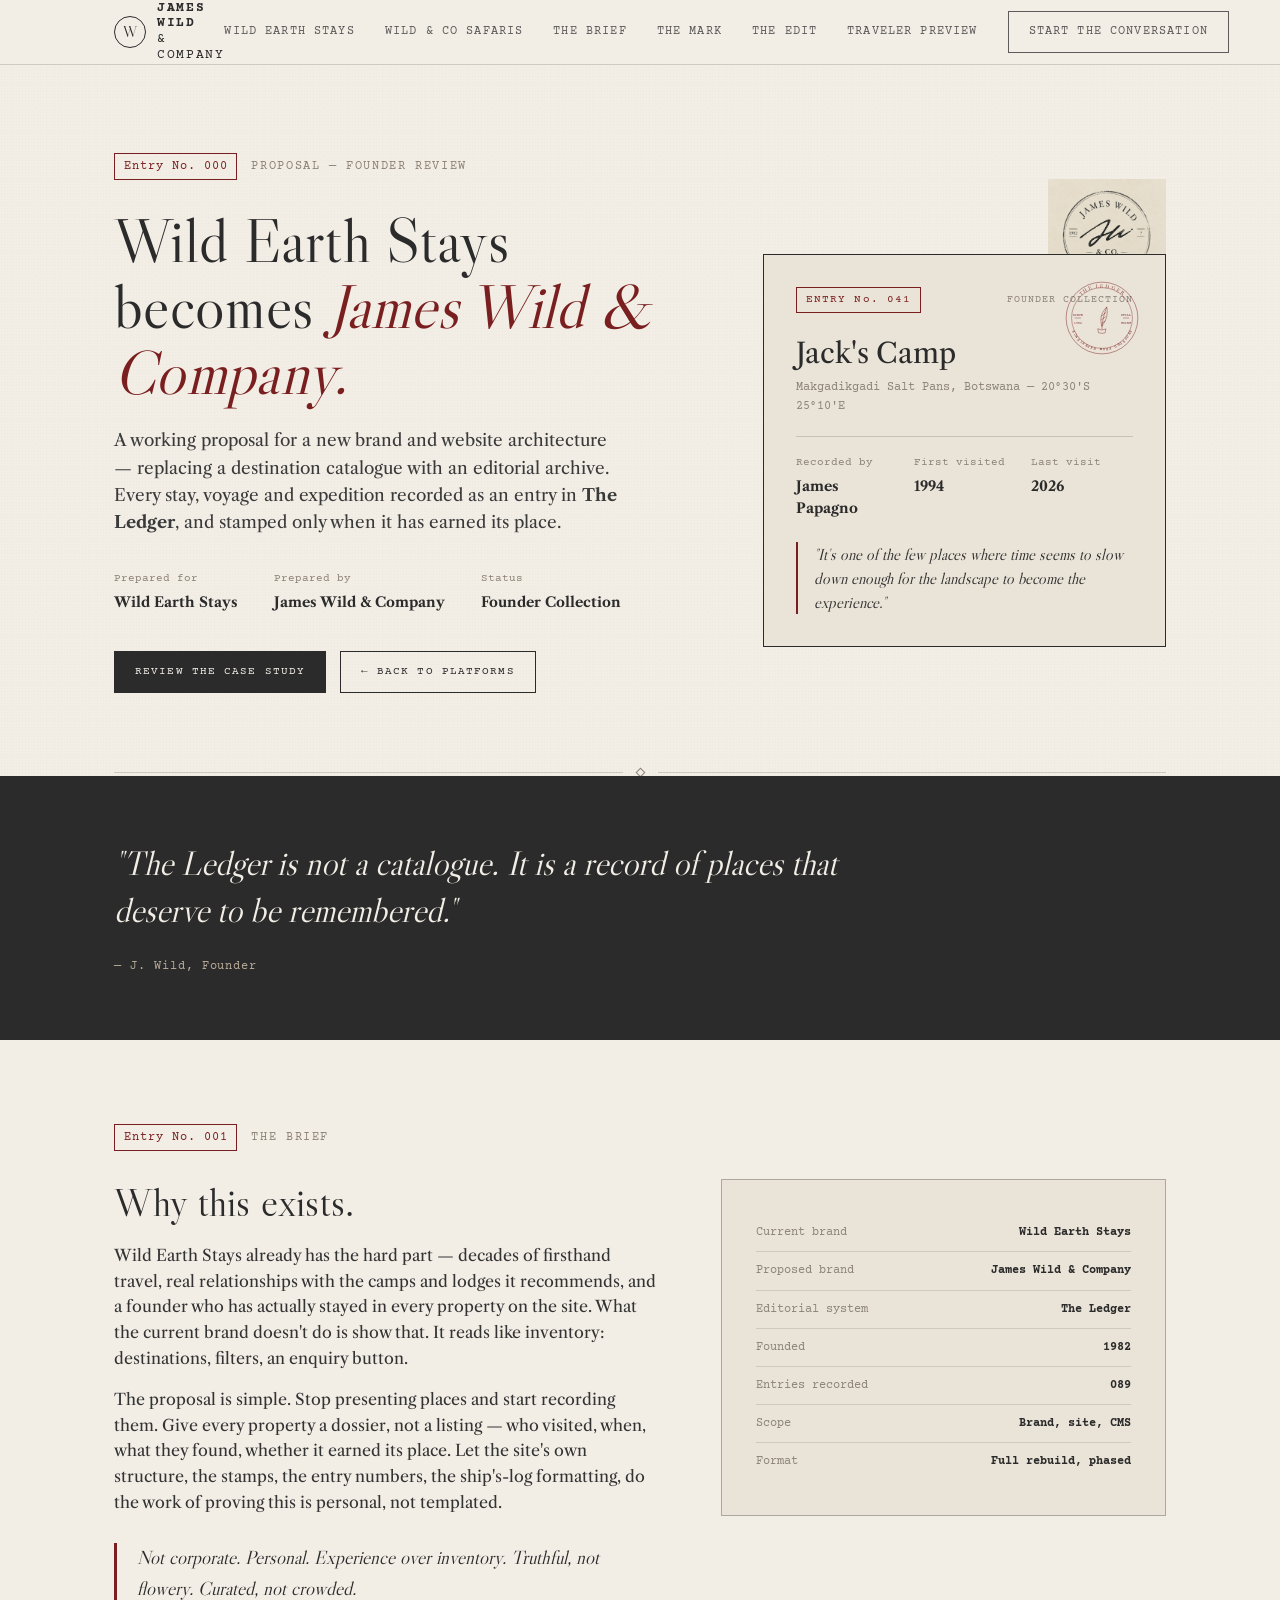
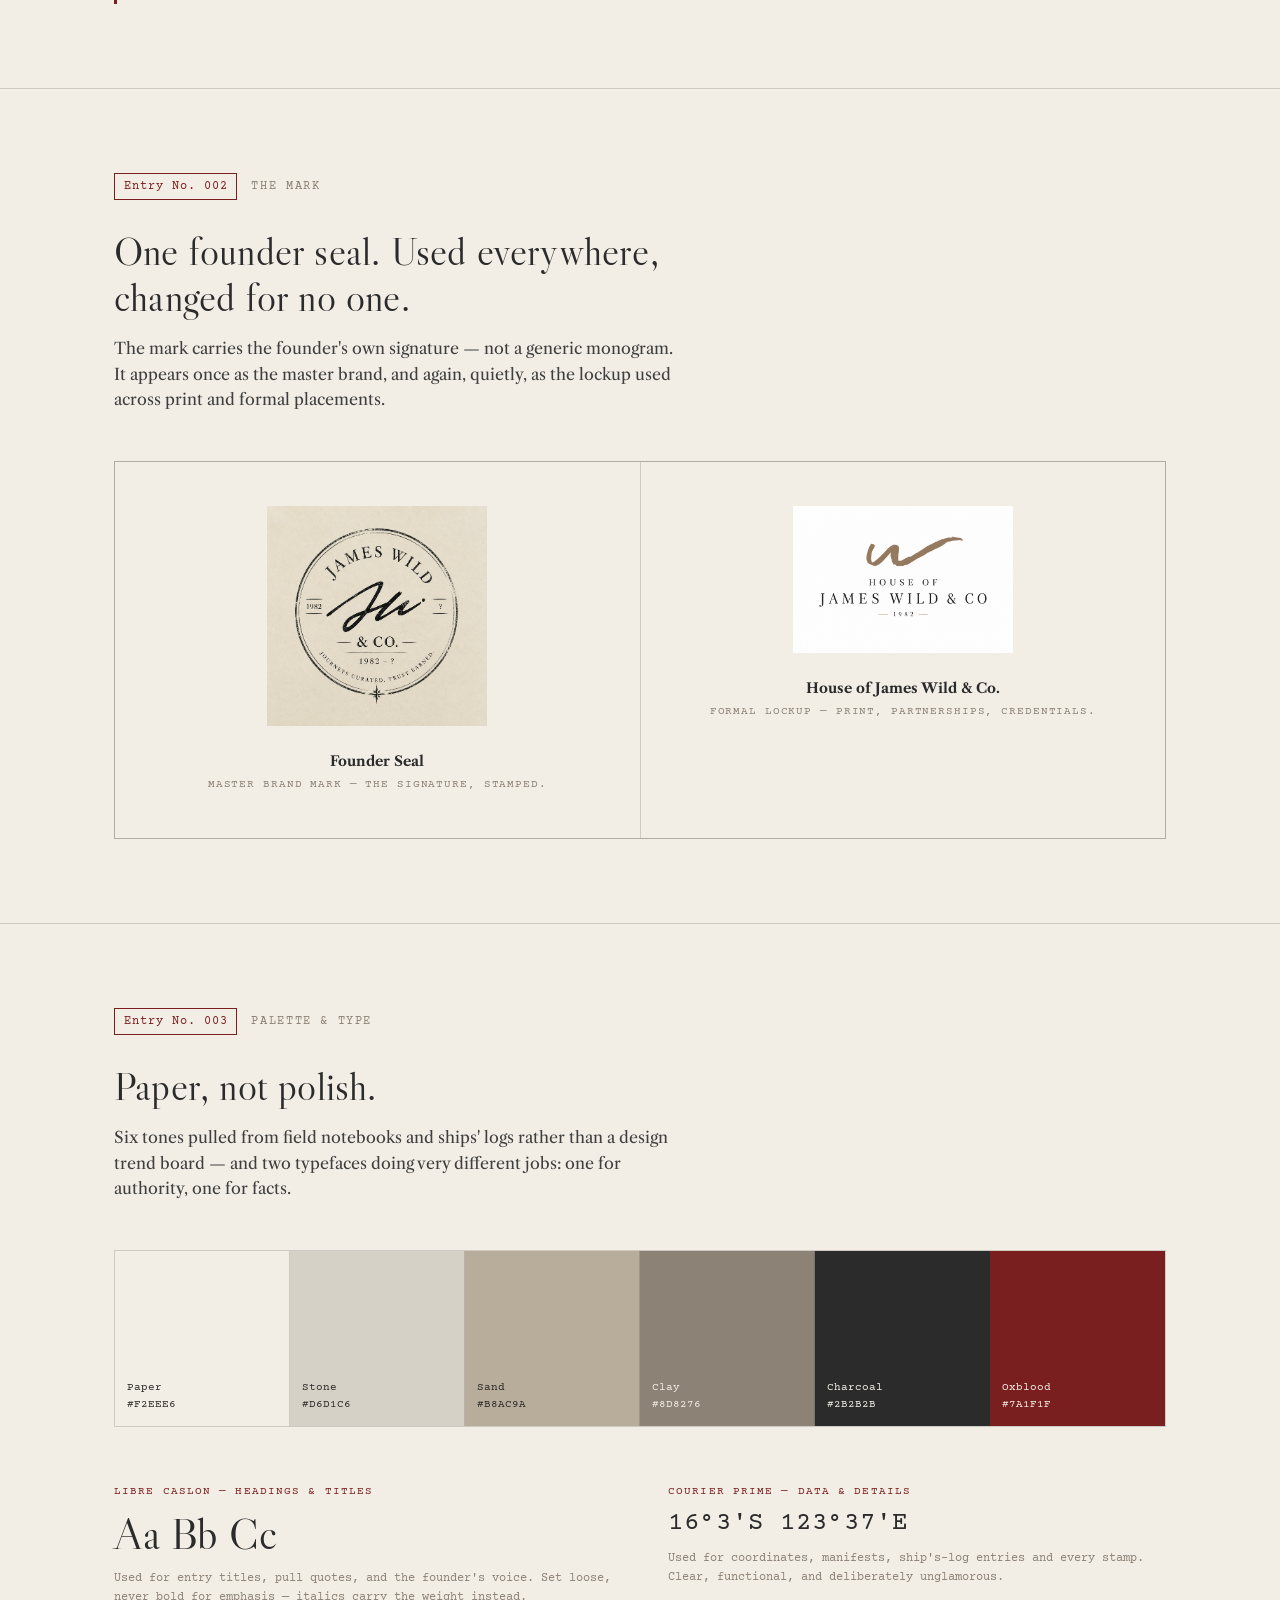
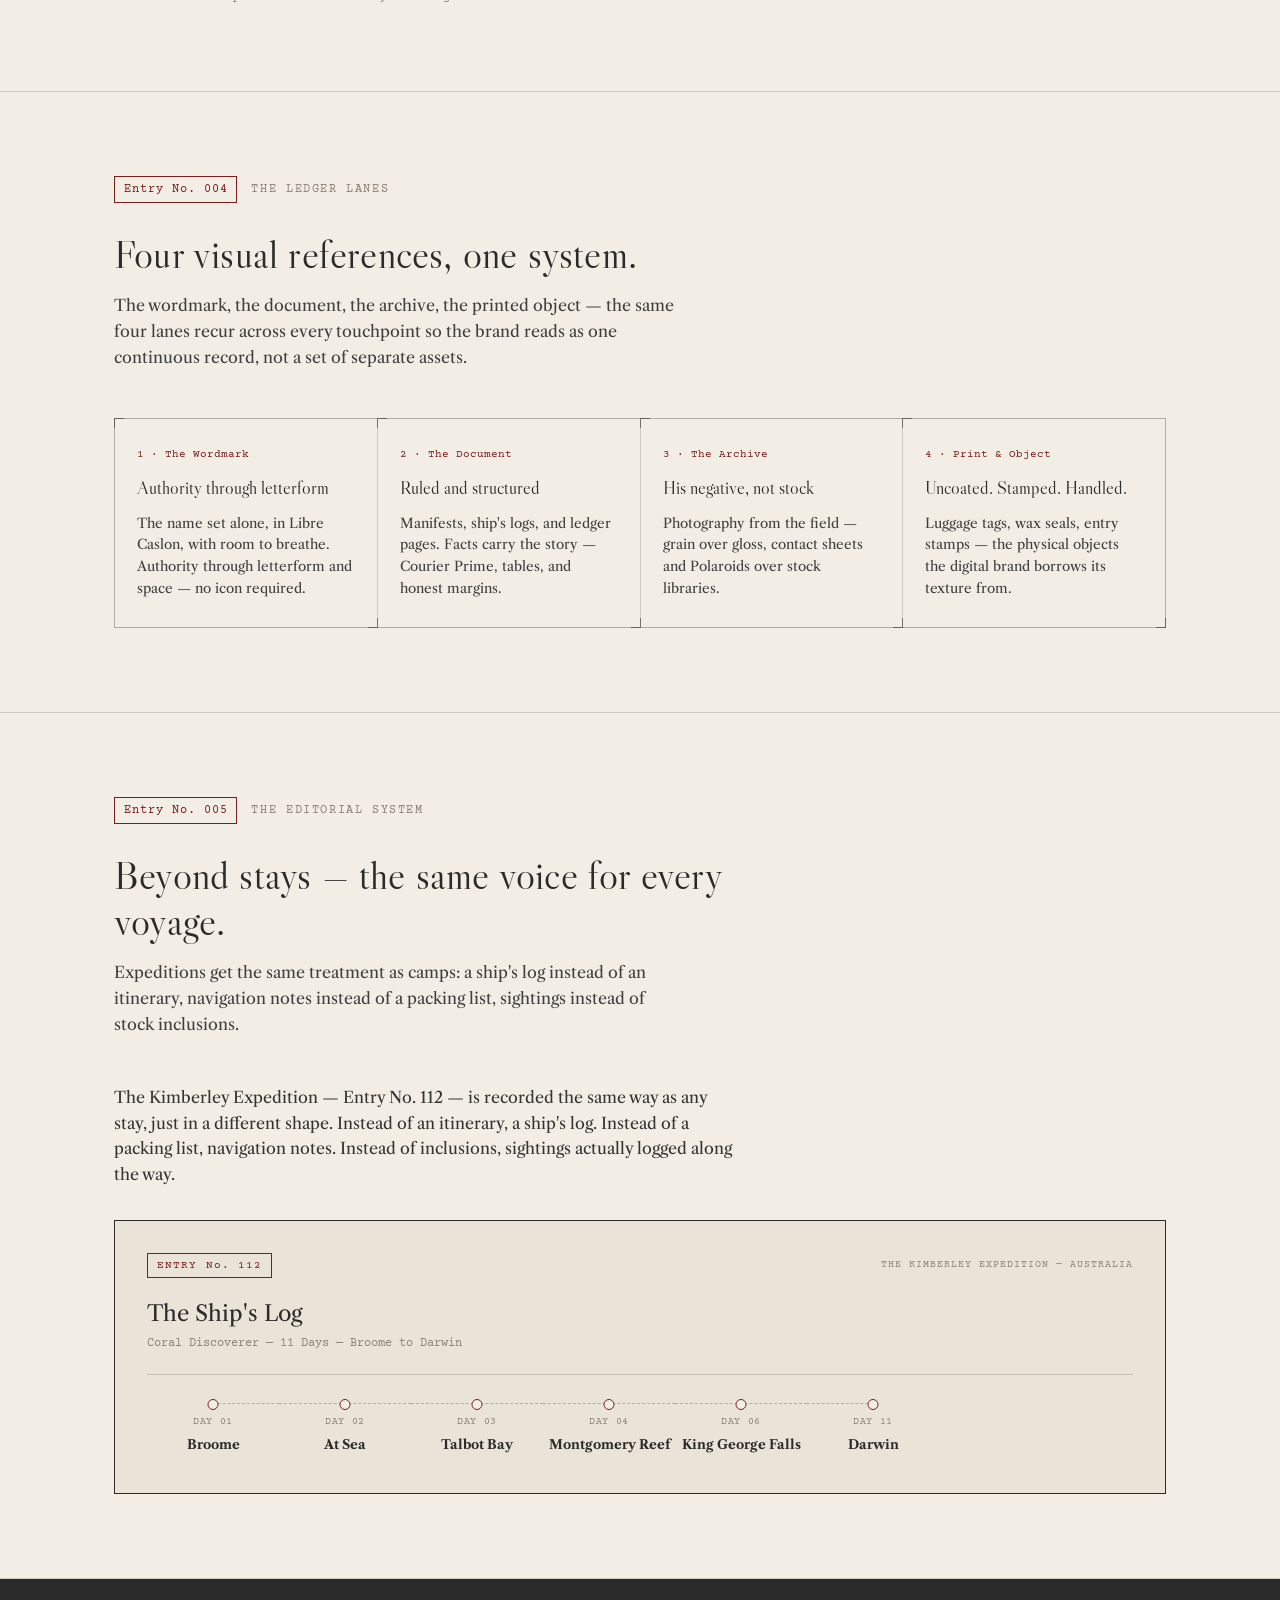
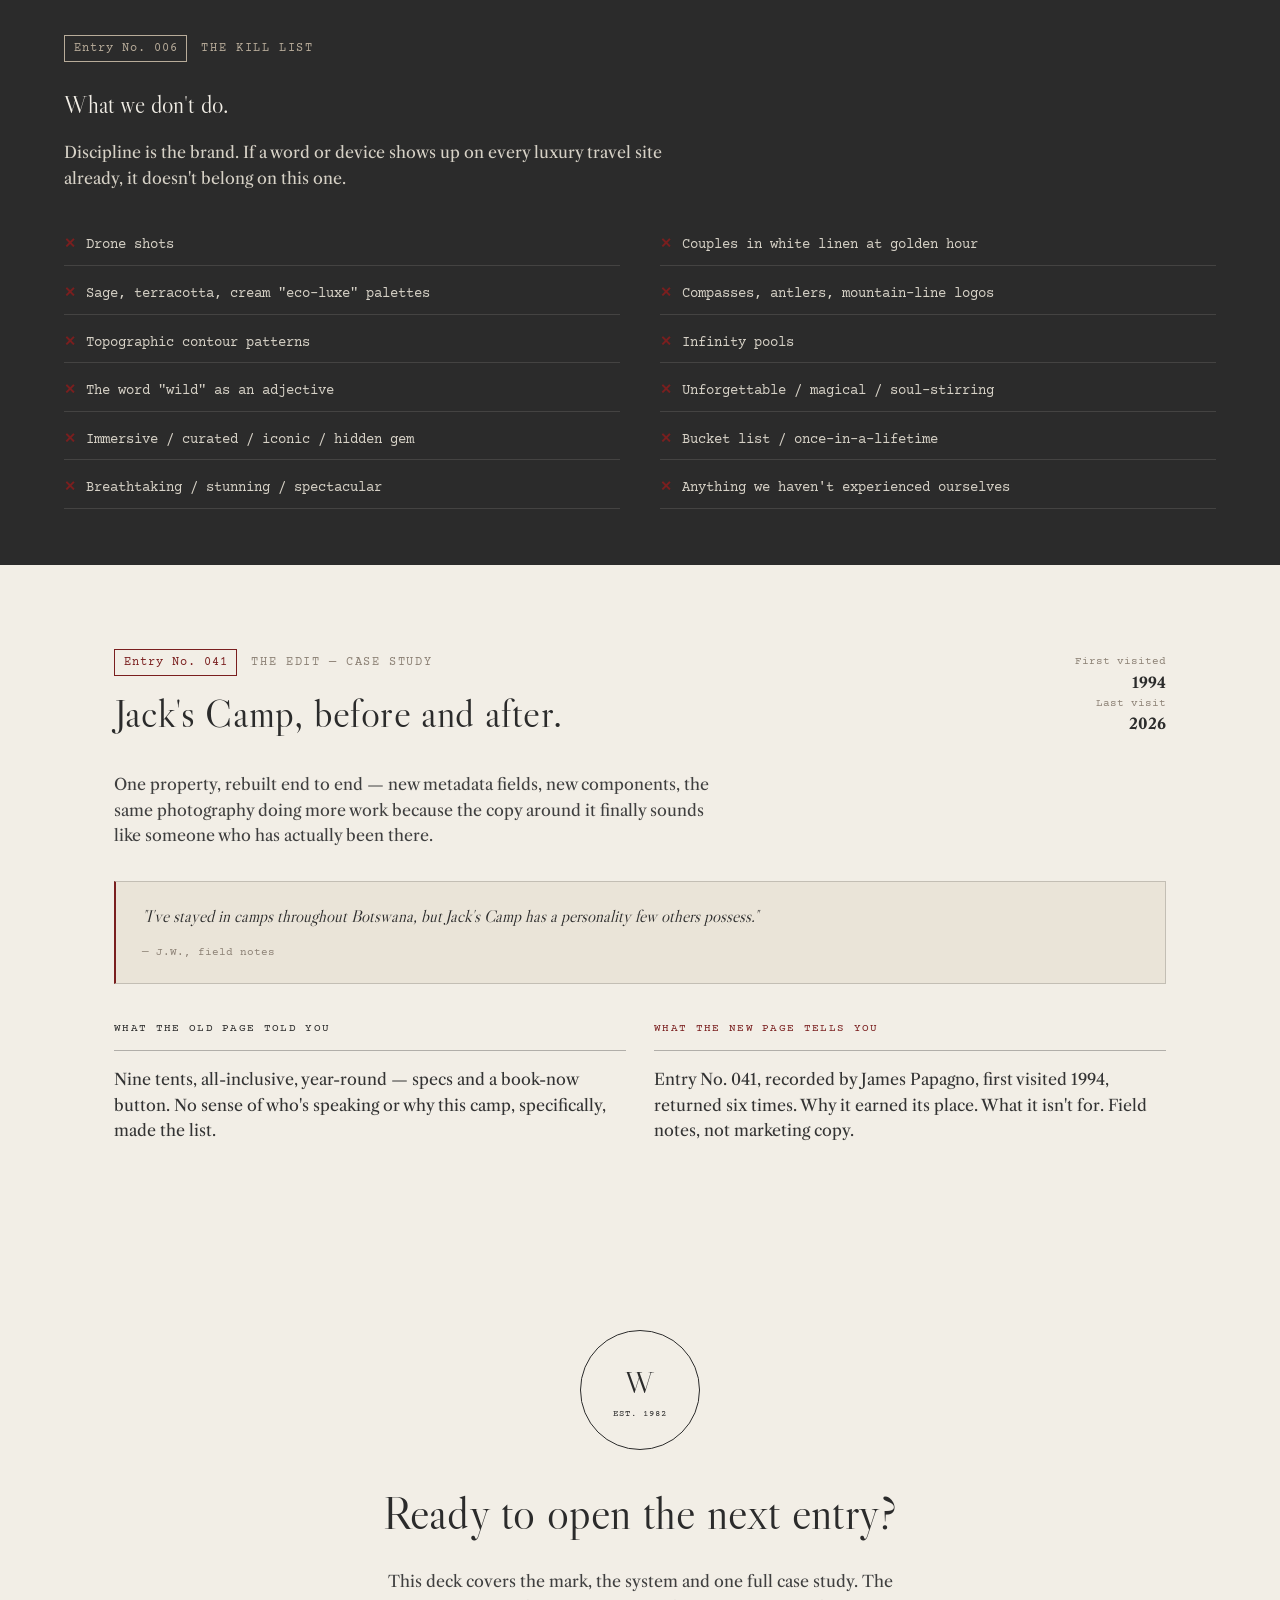
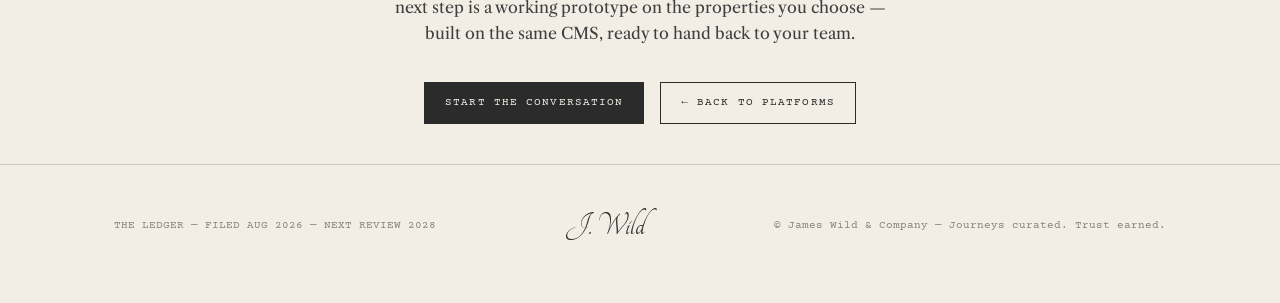
==== commit 161b4ae3: "Add files via upload" ====
--- a/brand-system.html
+++ b/brand-system.html
@@ -868,14 +868,27 @@
           <div class="ledgerCard ticked">
             <div class="lc-stampWrap stampGraphic">
               <svg viewBox="0 0 200 200" xmlns="http://www.w3.org/2000/svg">
-                <defs><path id="circ1" d="M 100,100 m -78,0 a 78,78 0 1,1 156,0 a 78,78 0 1,1 -156,0"/></defs>
+                <defs>
+                  <path id="brandstamp_top" d="M 100,100 m -78,0 a 78,78 0 1,1 156,0"/>
+                  <path id="brandstamp_bot" d="M 100,100 m 78,0 a 78,78 0 1,1 -156,0"/>
+                </defs>
                 <circle cx="100" cy="100" r="92" fill="none" stroke="currentColor" stroke-width="1.2"/>
                 <circle cx="100" cy="100" r="78" fill="none" stroke="currentColor" stroke-width="1"/>
-                <text font-family="Courier Prime, monospace" font-size="10.5" fill="currentColor" letter-spacing="2.5">
-                  <textPath href="#circ1" startOffset="2%">THE LEDGER · RECORDED FROM EXPERIENCE ·</textPath>
-                </text>
-                <text x="100" y="96" text-anchor="middle" font-family="Libre Caslon Display, serif" font-size="13" fill="currentColor">SINCE</text>
-                <text x="100" y="118" text-anchor="middle" font-family="Libre Caslon Display, serif" font-size="22" fill="currentColor">1982</text>
+                <text font-family="Libre Caslon Display, serif" font-size="13.5" fill="currentColor" letter-spacing="4"><textPath href="#brandstamp_top" startOffset="50%" text-anchor="middle">THE LEDGER</textPath></text>
+                <text font-family="Courier Prime, monospace" font-size="9.5" fill="currentColor" letter-spacing="2.5"><textPath href="#brandstamp_bot" startOffset="50%" text-anchor="middle">RECORDED FROM EXPERIENCE</textPath></text>
+                <line x1="30" y1="100" x2="46" y2="100" stroke="currentColor" stroke-width="1"/>
+                <text x="38" y="94" text-anchor="middle" font-family="Courier Prime, monospace" font-size="8" fill="currentColor">SINCE</text>
+                <text x="38" y="115" text-anchor="middle" font-family="Courier Prime, monospace" font-size="8" fill="currentColor">1982</text>
+                <line x1="154" y1="100" x2="170" y2="100" stroke="currentColor" stroke-width="1"/>
+                <text x="162" y="94" text-anchor="middle" font-family="Courier Prime, monospace" font-size="7" fill="currentColor">STILL</text>
+                <text x="162" y="115" text-anchor="middle" font-family="Courier Prime, monospace" font-size="7" fill="currentColor">GOING</text>
+                <g stroke="currentColor" stroke-width="1.1" fill="none" stroke-linecap="round" stroke-linejoin="round">
+                  <path d="M90,128 Q100,134 110,128 L108,138 Q100,141 92,138 Z"/>
+                  <line x1="100" y1="128" x2="100" y2="120"/>
+                  <path d="M100,120 C94,106 96,88 112,72 C116,88 112,106 100,120 Z"/>
+                  <path d="M100,120 C102,106 104,92 112,72"/>
+                  <path d="M100,113 L108,108 M99,104 L109,97 M99,95 L110,86"/>
+                </g>
               </svg>
             </div>
             <div class="lc-head">
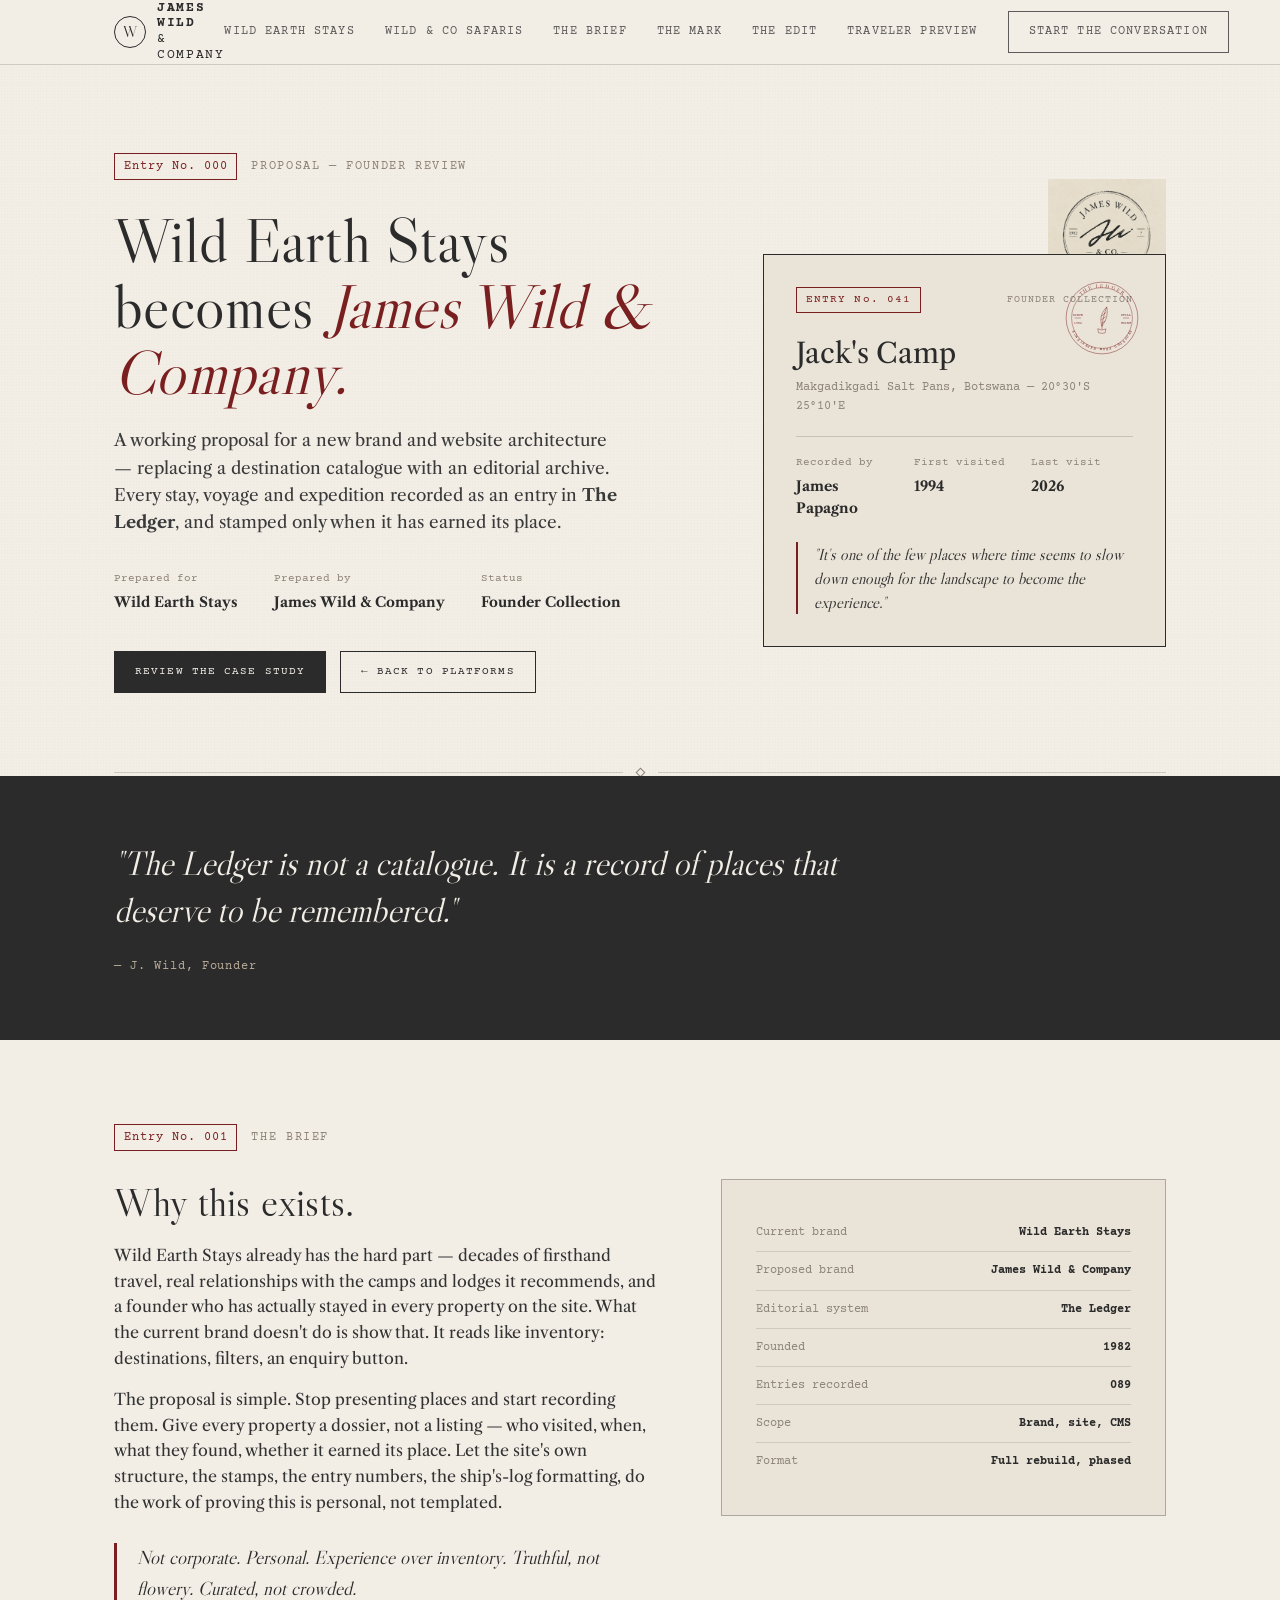
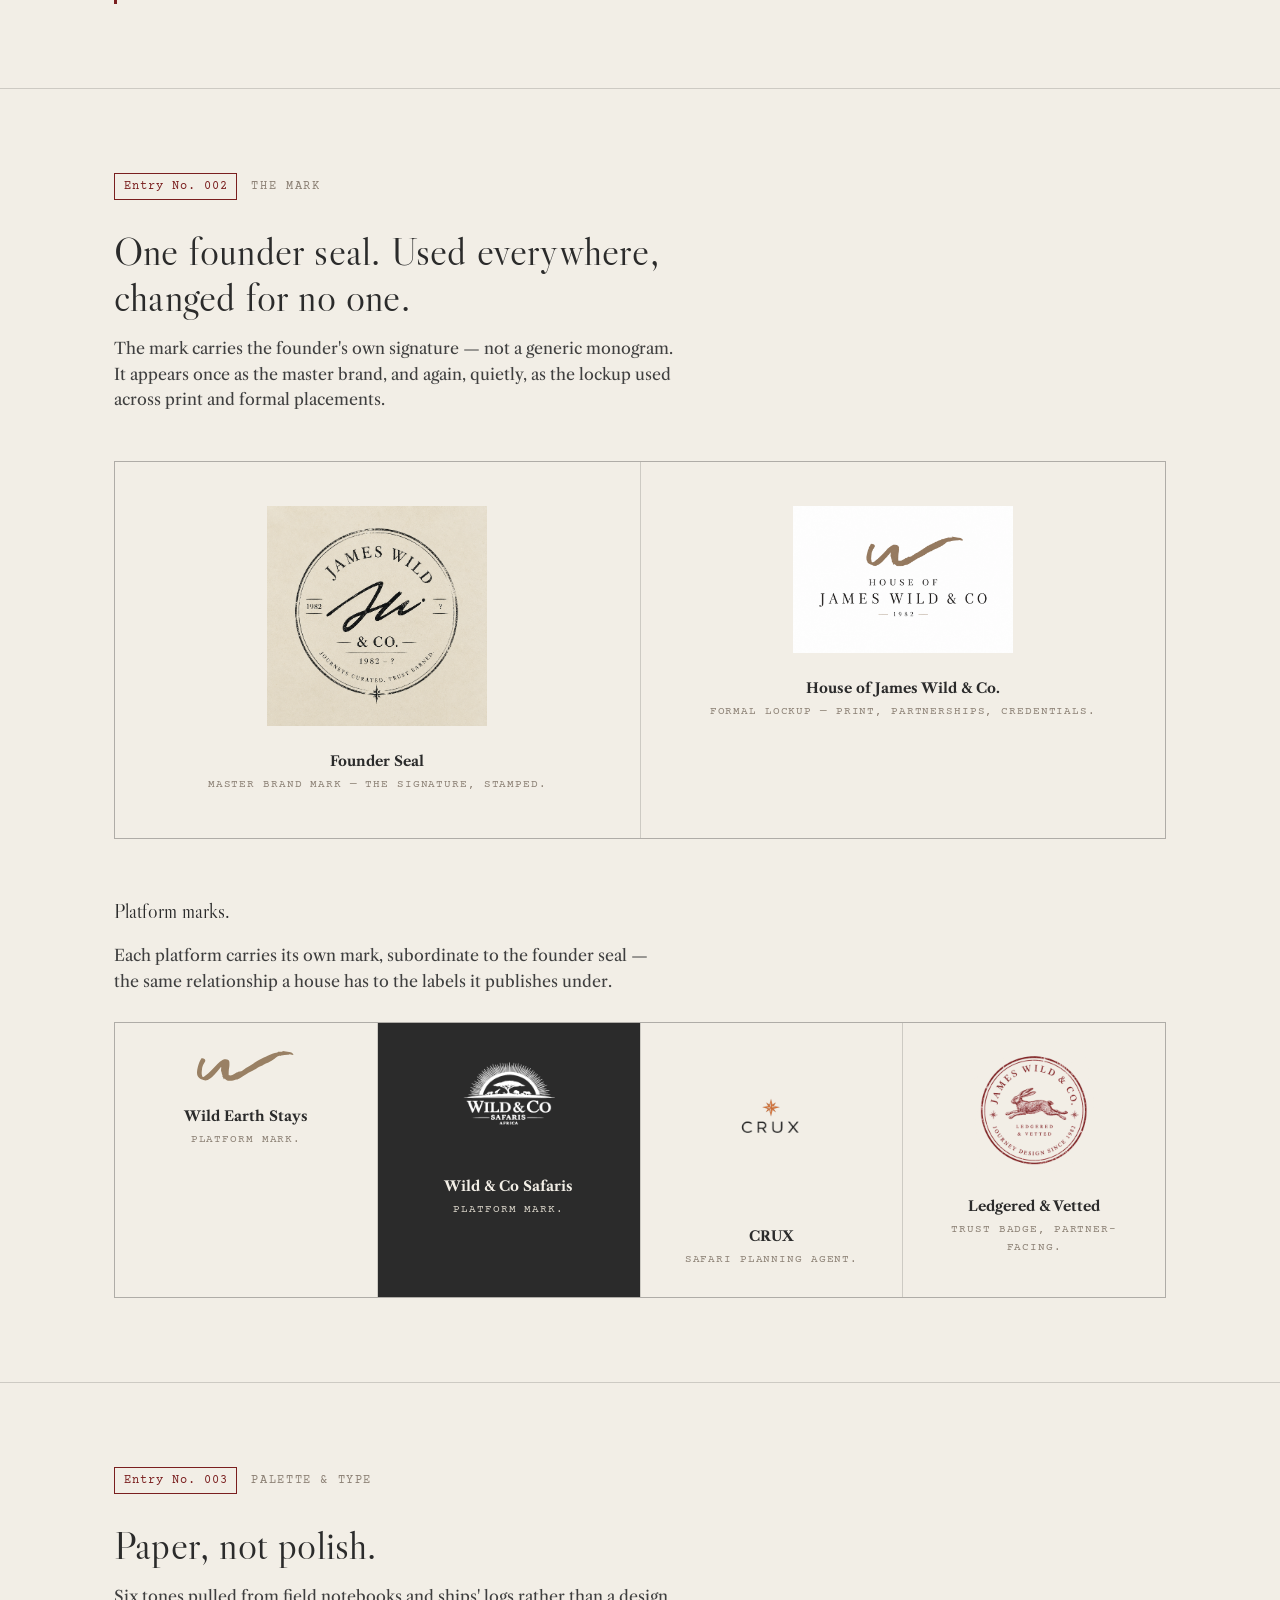
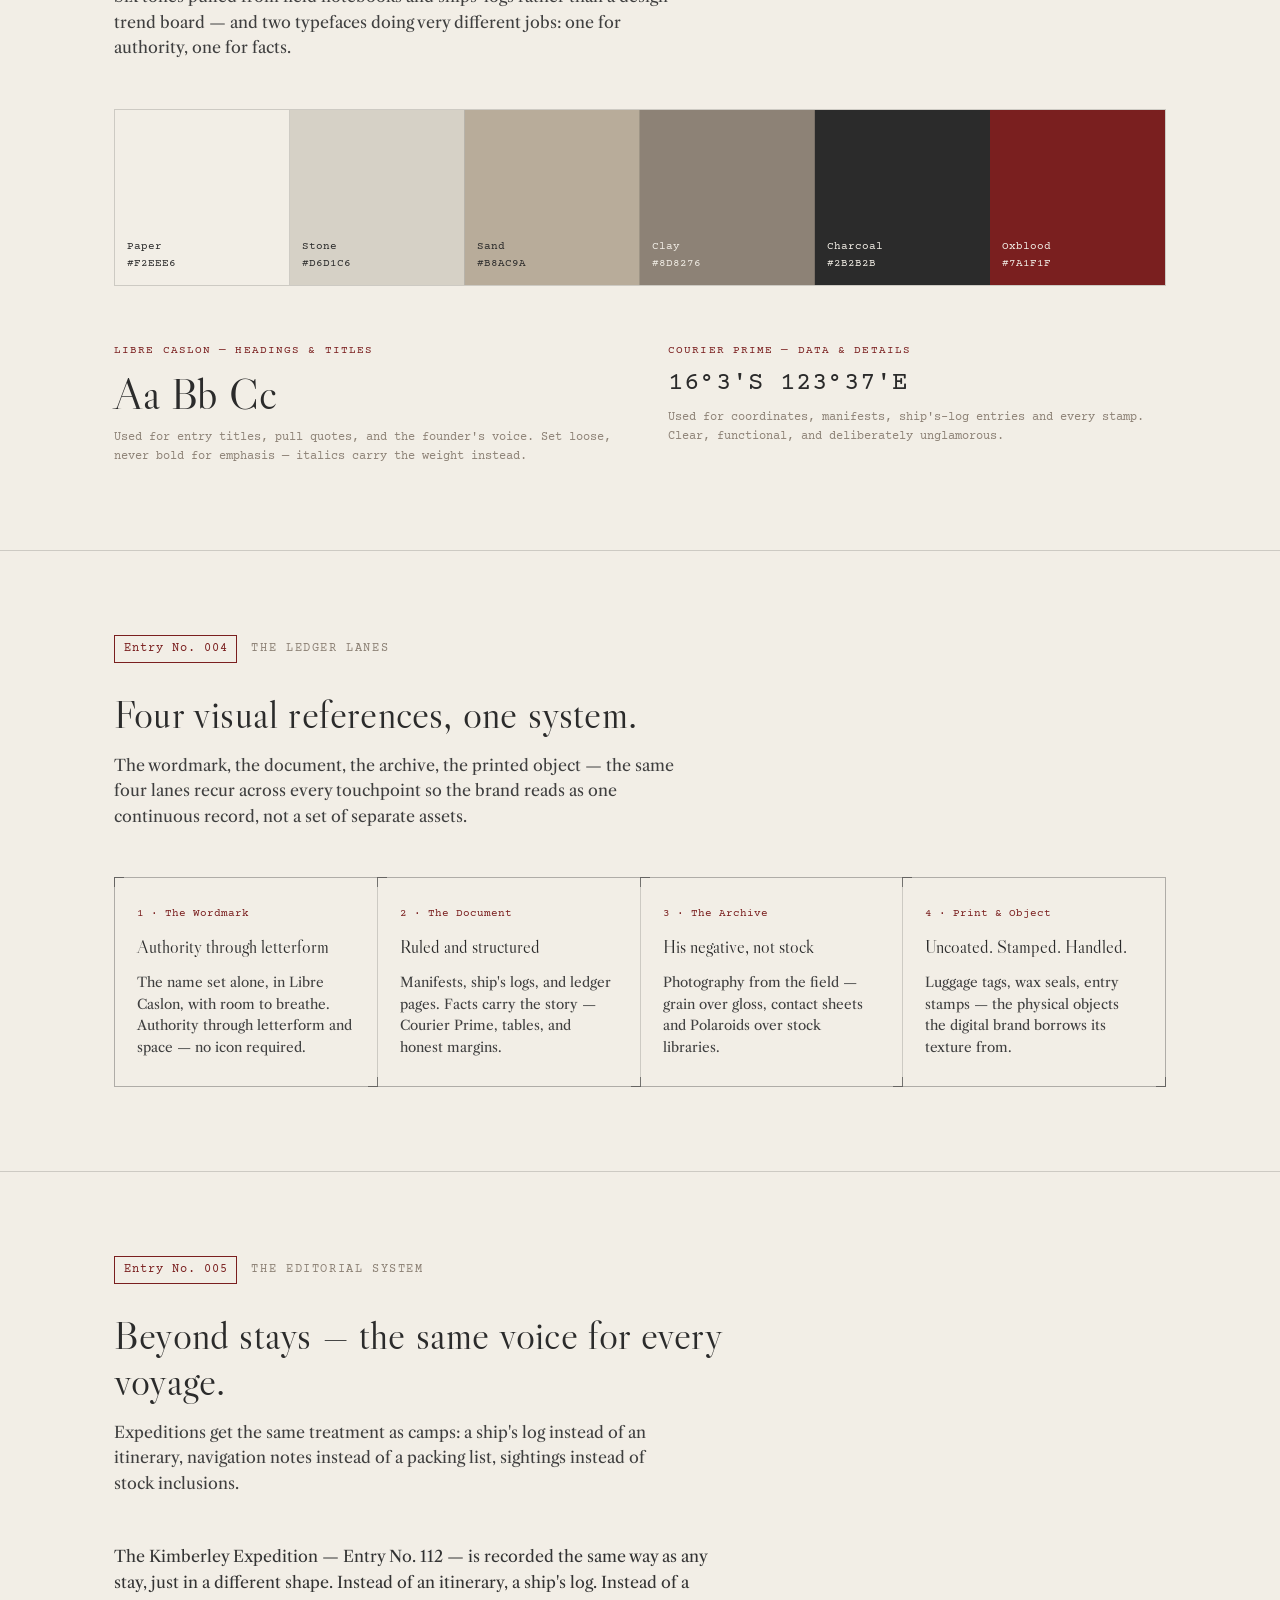
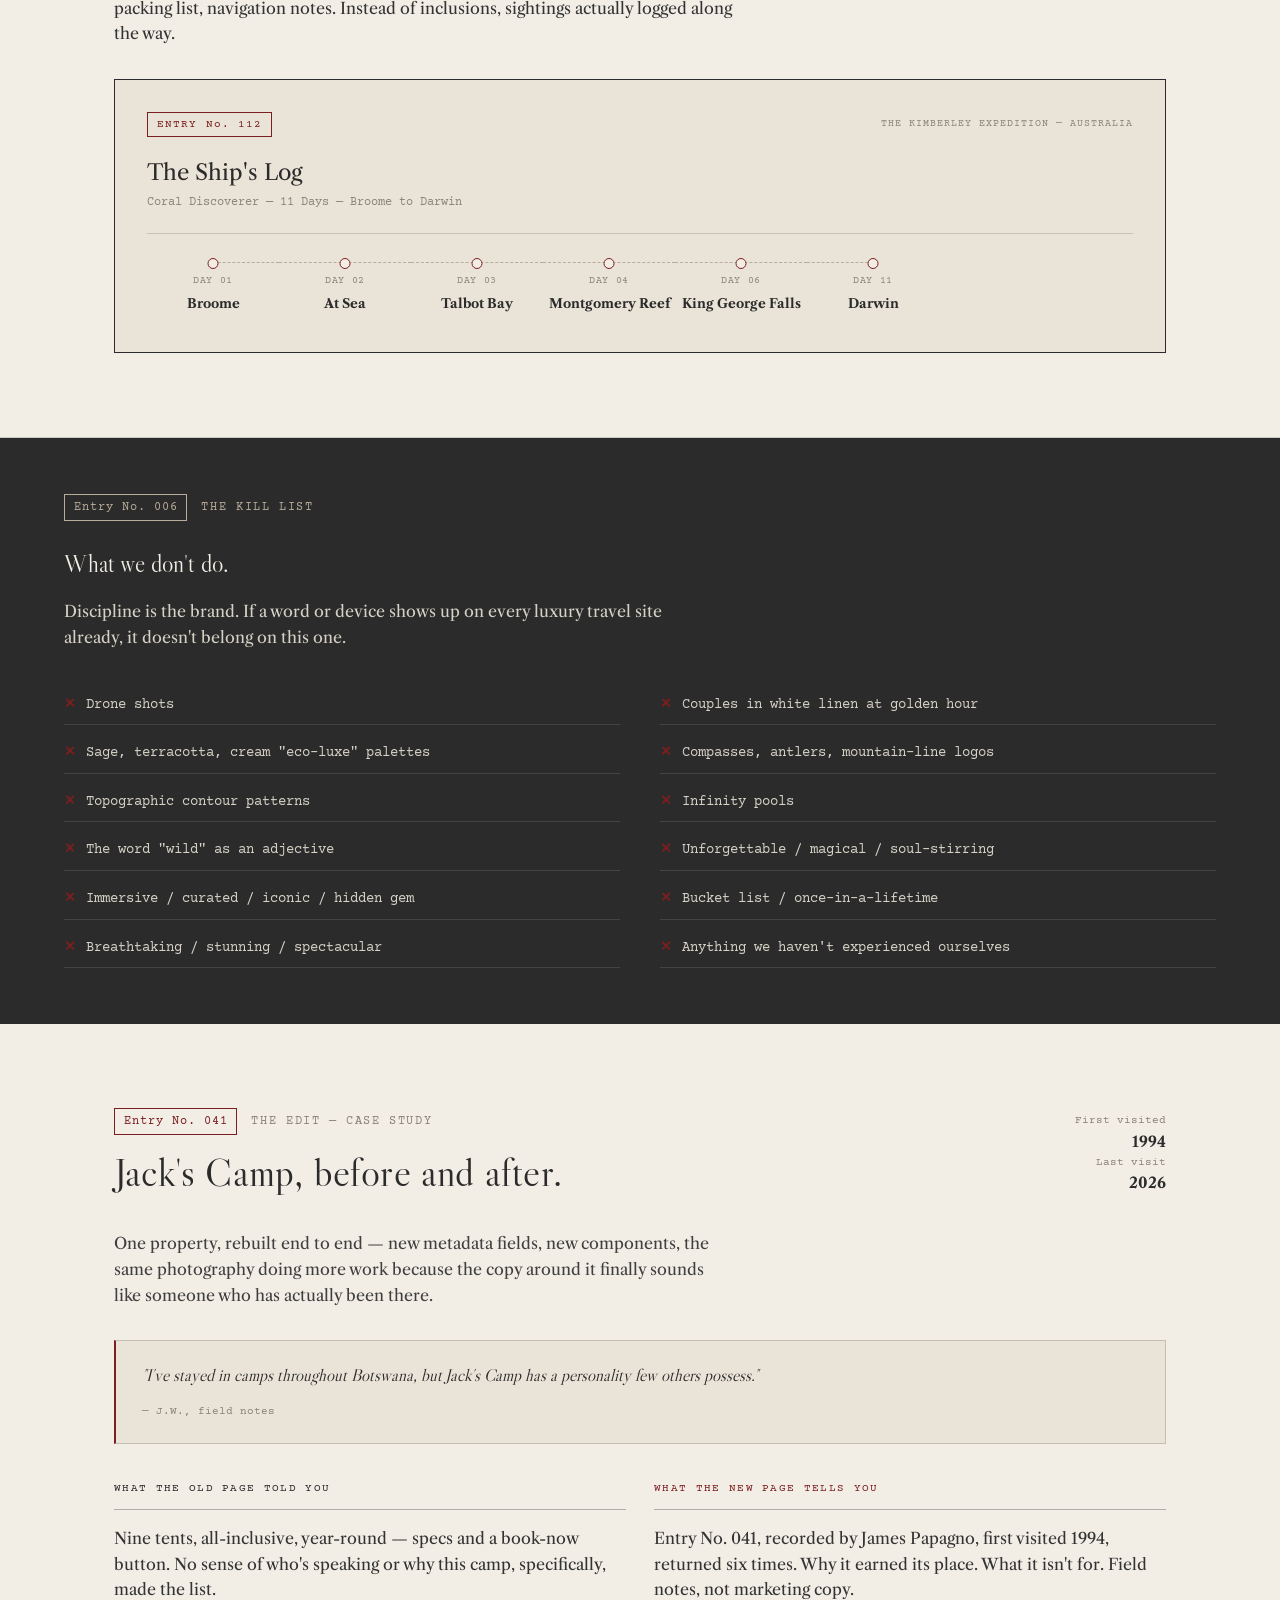
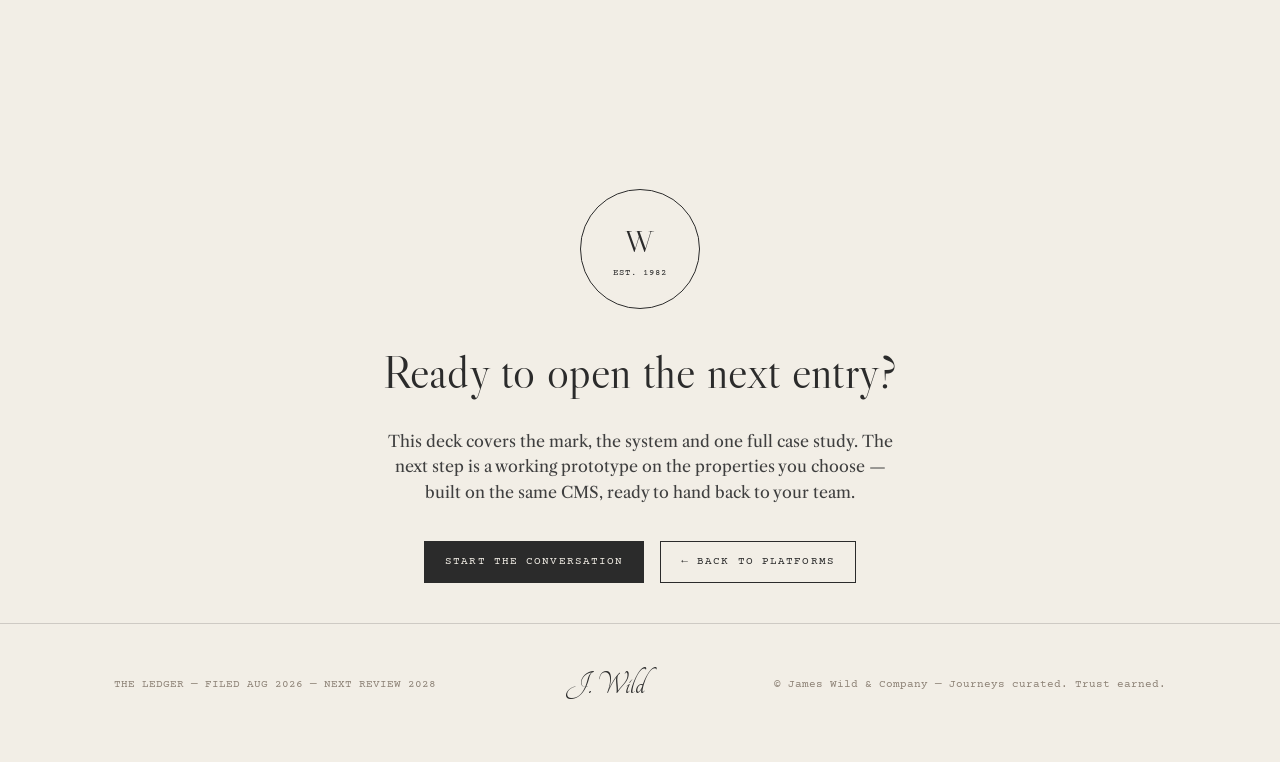
==== commit 8eab7566: "upload images and data refit" ====
--- a/brand-system.html
+++ b/brand-system.html
@@ -966,6 +966,29 @@
           <div class="tag"><b>House of James Wild &amp; Co.</b>Formal lockup — print, partnerships, credentials.</div>
         </div>
       </div>
+
+      <div class="head reveal" style="margin-top:56px; margin-bottom:0;">
+        <h3 style="font-family:var(--display); font-weight:400; font-size:20px; margin-bottom:8px;">Platform marks.</h3>
+        <p>Each platform carries its own mark, subordinate to the founder seal — the same relationship a house has to the labels it publishes under.</p>
+      </div>
+      <div class="logoGrid reveal" style="grid-template-columns:repeat(4,1fr); margin-top:28px;">
+        <div class="logoCard" style="padding:28px;">
+          <img src="./assets/wes-icon.svg" alt="Wild Earth Stays mark" style="max-width:130px;">
+          <div class="tag"><b>Wild Earth Stays</b>Platform mark.</div>
+        </div>
+        <div class="logoCard" style="padding:28px; background:var(--charcoal);">
+          <img src="./assets/wildco-crest-white.png" alt="Wild & Co Safaris Africa crest" style="max-width:150px;">
+          <div class="tag" style="color:var(--stone);"><b style="color:var(--paper);">Wild &amp; Co Safaris</b>Platform mark.</div>
+        </div>
+        <div class="logoCard" style="padding:28px;">
+          <img src="./assets/crux-logo-light.png" alt="CRUX — personal safari guide" style="max-width:100px;">
+          <div class="tag"><b>CRUX</b>Safari planning agent.</div>
+        </div>
+        <div class="logoCard" style="padding:28px;">
+          <img src="./assets/hare-stamp.png" alt="James Wild & Co — Ledgered & Vetted" style="max-width:120px;">
+          <div class="tag"><b>Ledgered &amp; Vetted</b>Trust badge, partner-facing.</div>
+        </div>
+      </div>
     </div>
   </section>
 
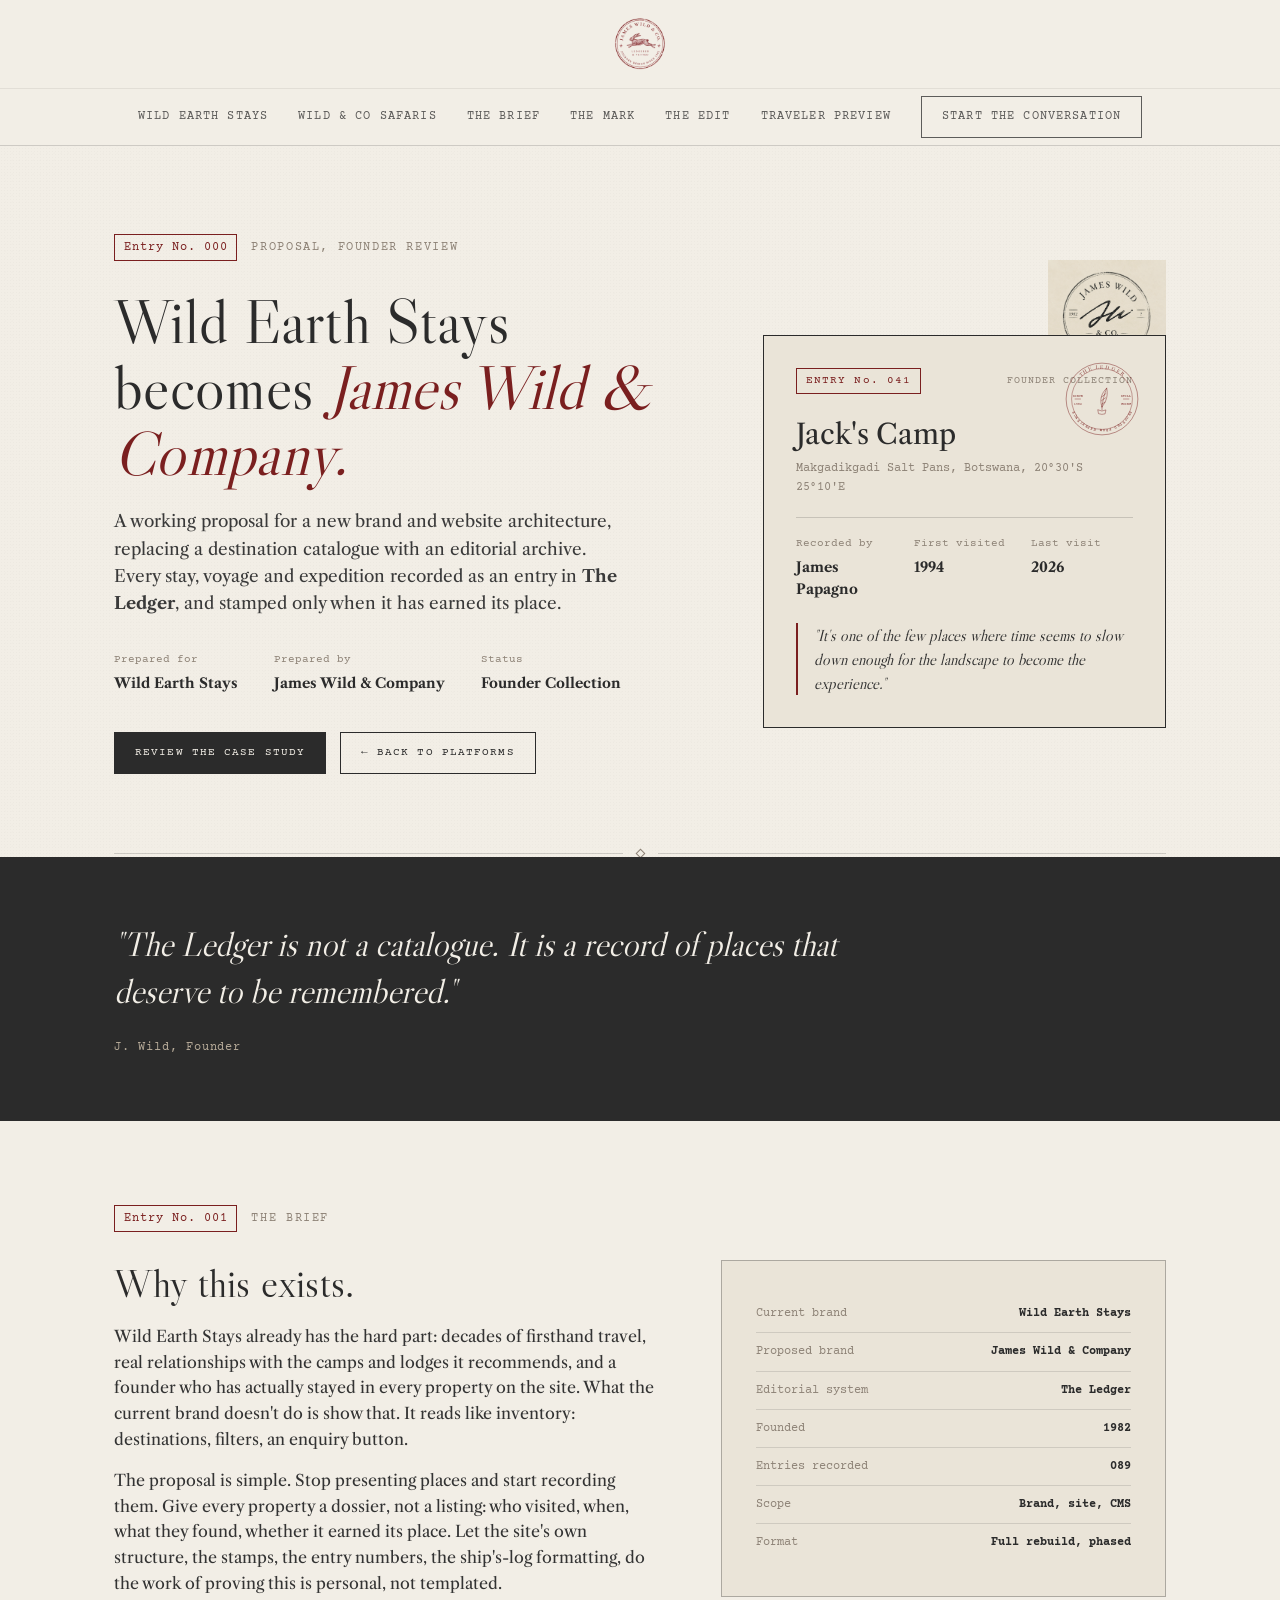
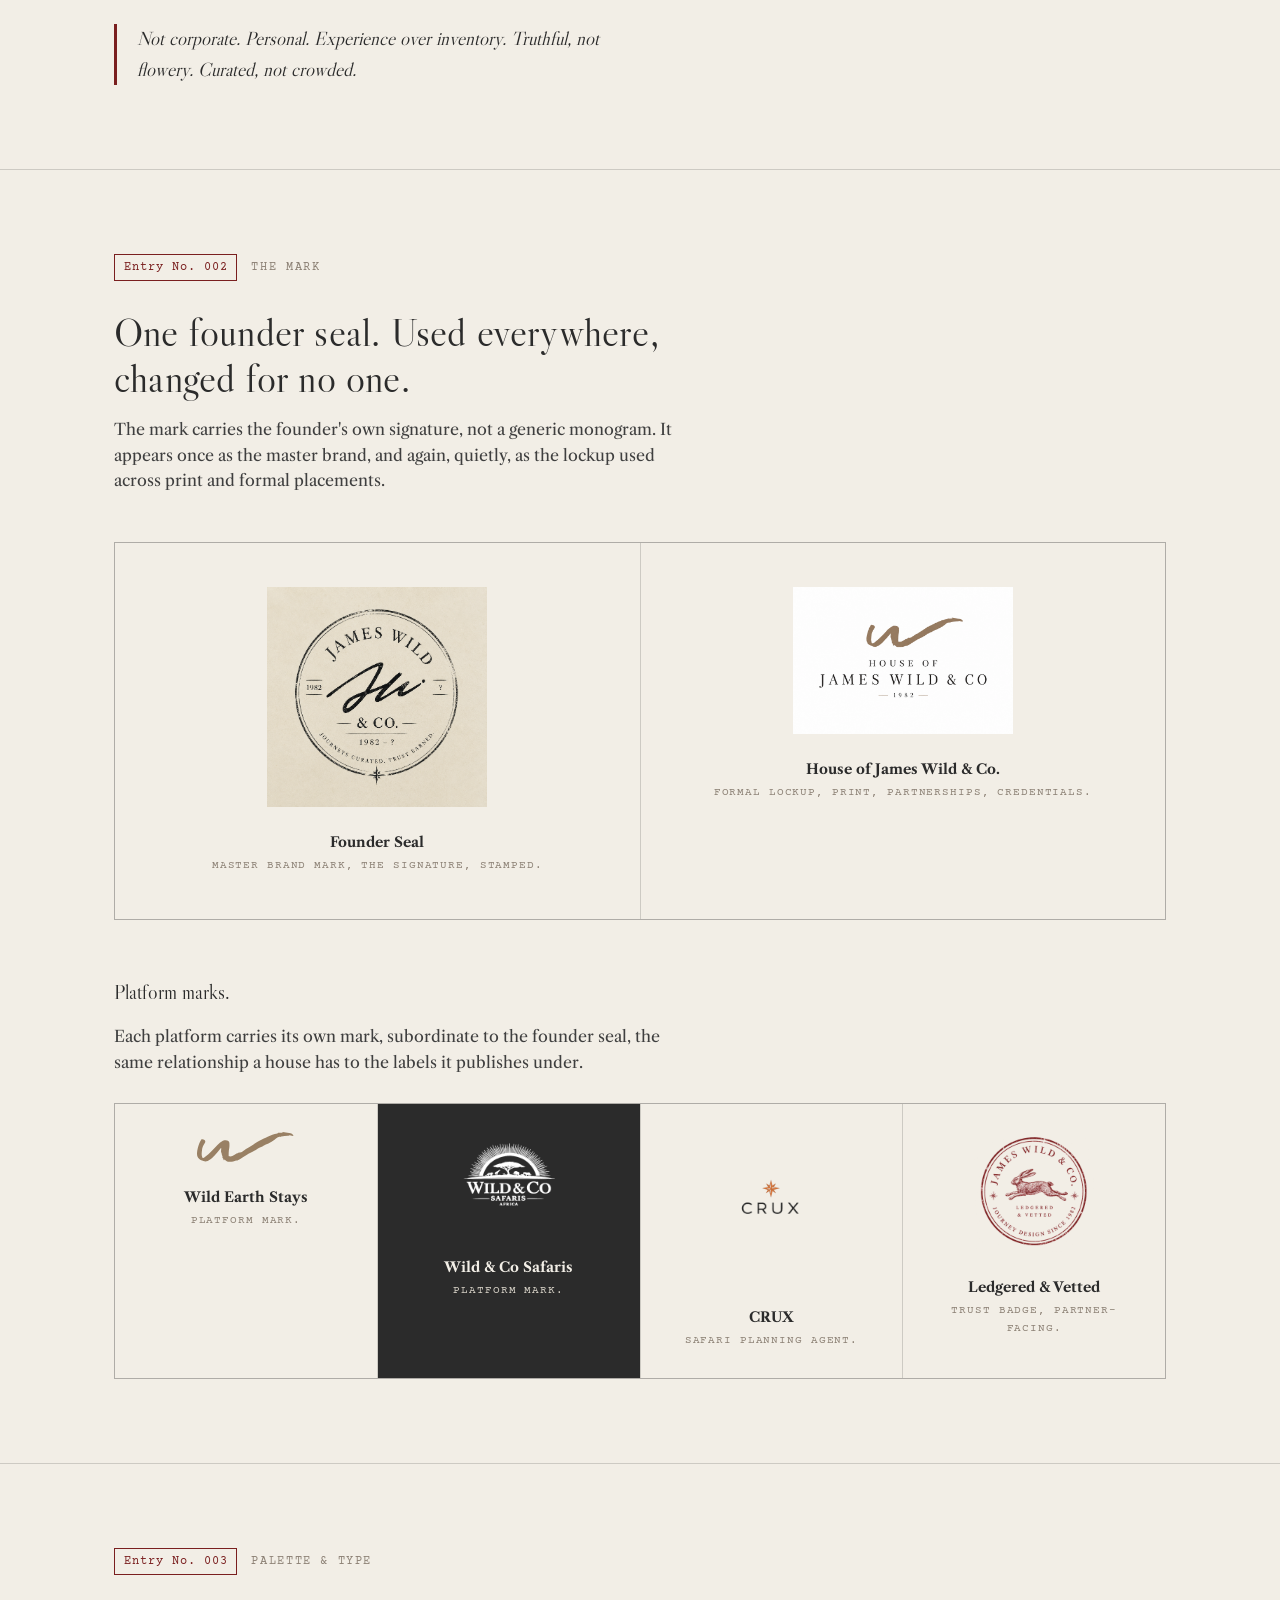
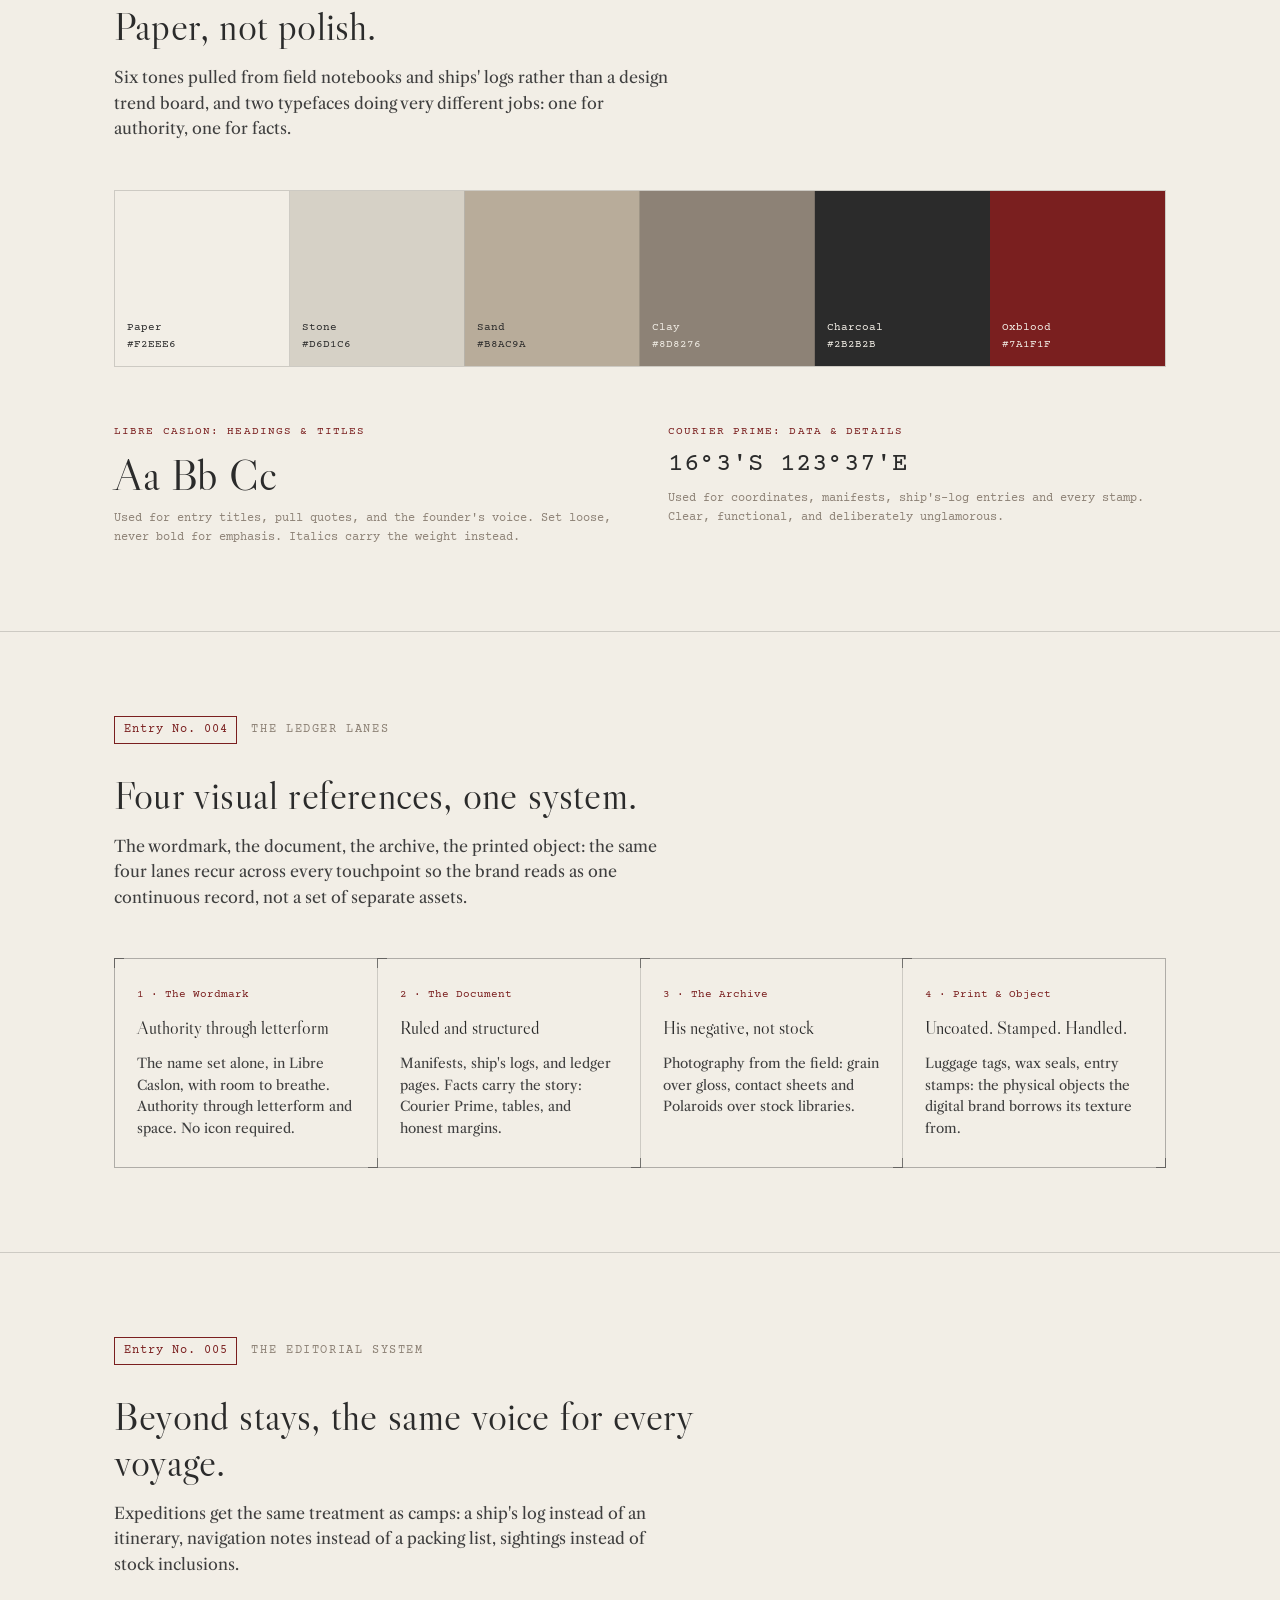
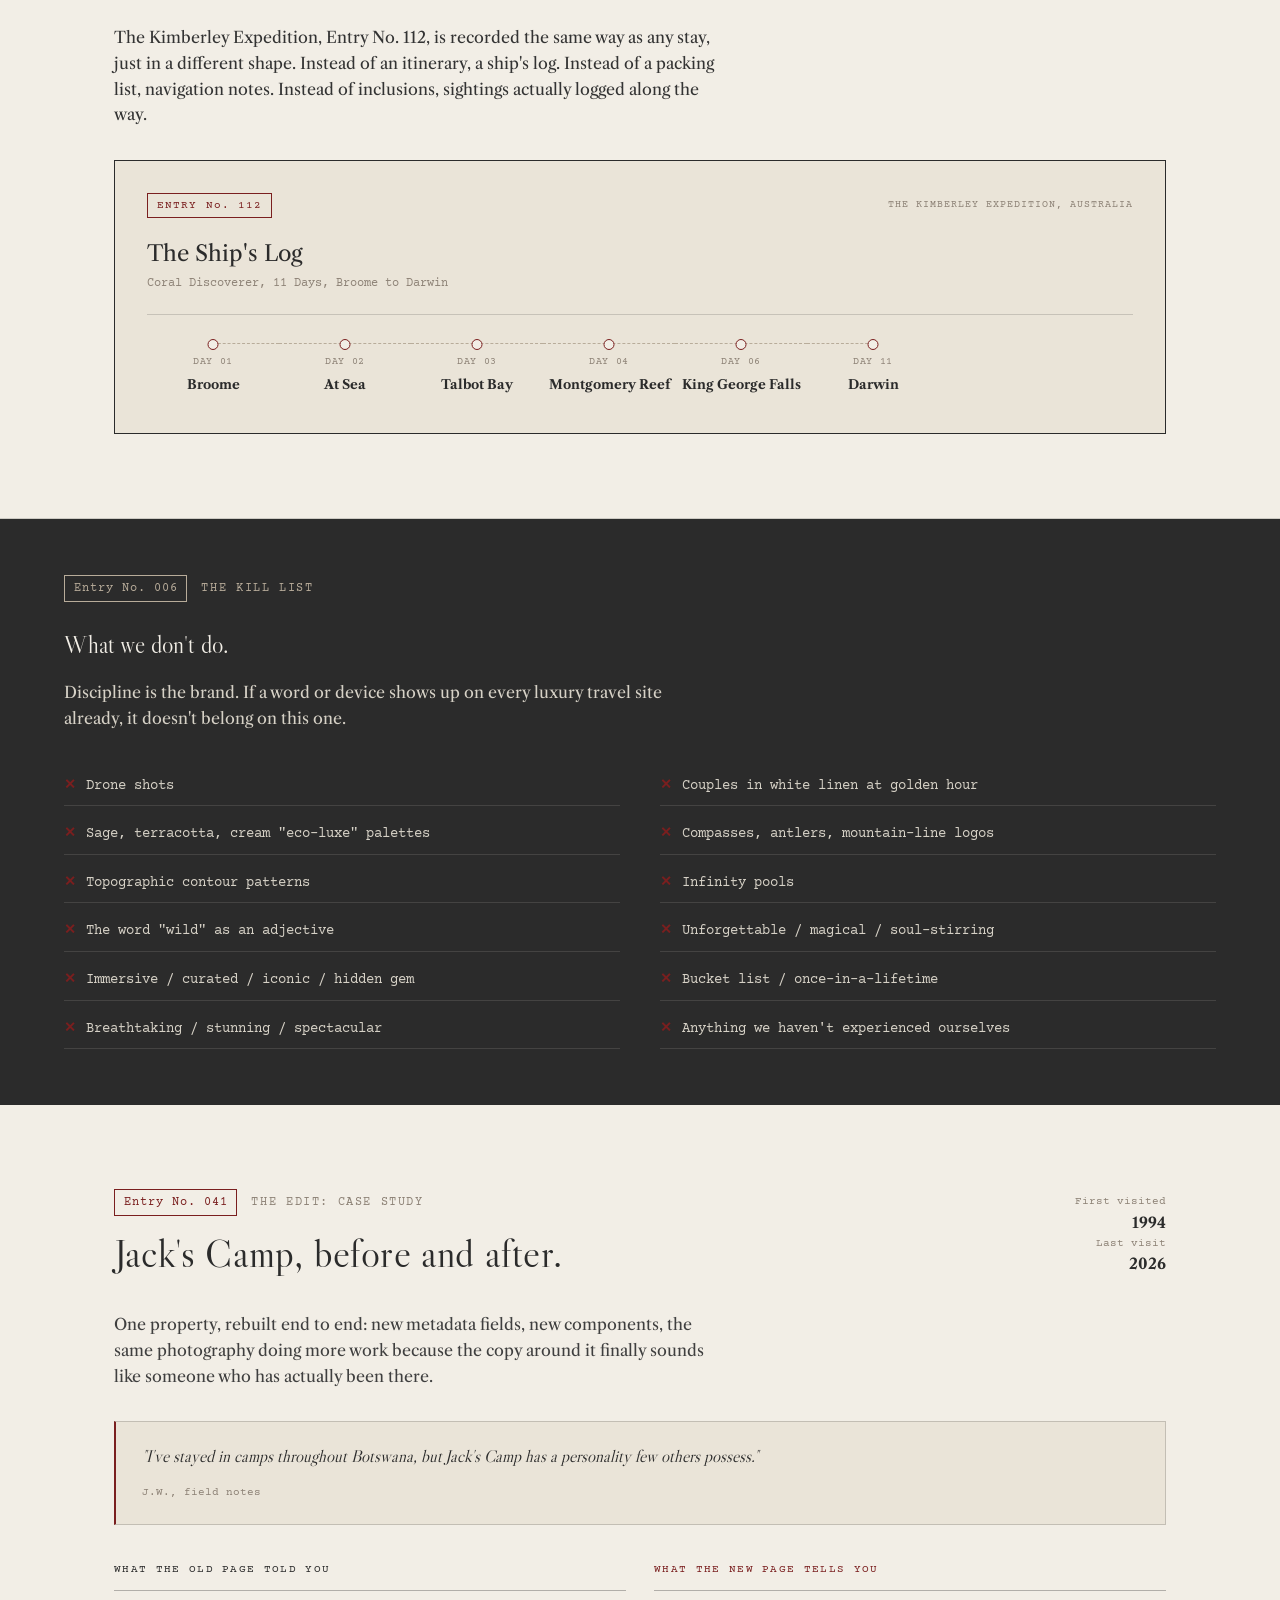
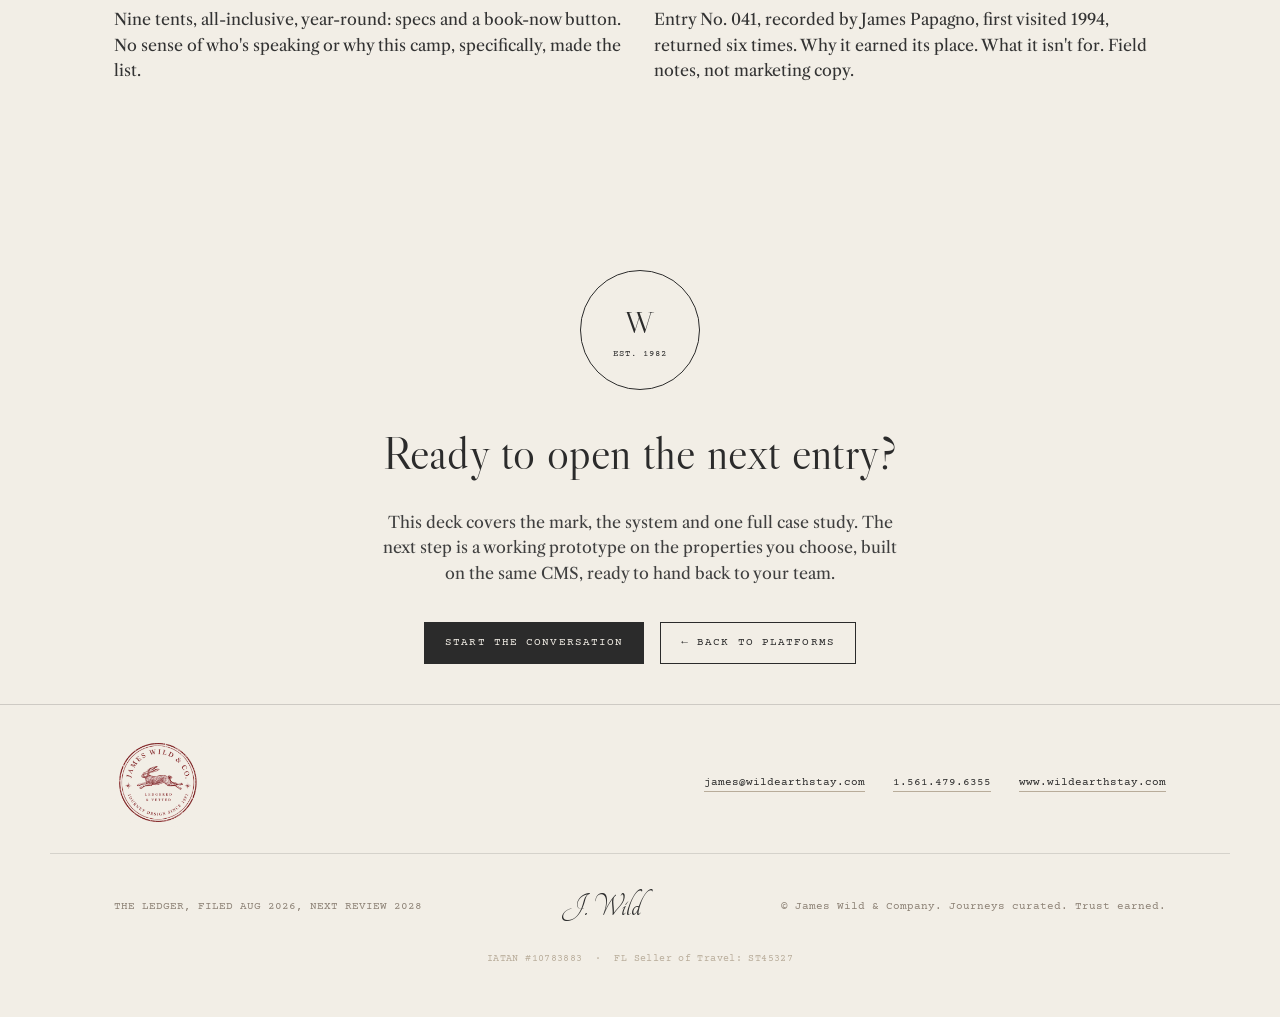
==== commit 37d43b93: "Add files via upload" ====
--- a/brand-system.html
+++ b/brand-system.html
@@ -3,8 +3,8 @@
 <head>
 <meta charset="UTF-8">
 <meta name="viewport" content="width=device-width, initial-scale=1.0">
-<title>The Ledger — Brand System | James Wild &amp; Company</title>
-<meta name="description" content="A proposal: Wild Earth Stays becomes James Wild & Company. The Ledger — a personal archive of remarkable places.">
+<title>The Ledger: Brand System | James Wild &amp; Company</title>
+<meta name="description" content="A proposal: Wild Earth Stays becomes James Wild & Company. The Ledger, a personal archive of remarkable places.">
 <link rel="icon" type="image/png" href="./assets/logo-seal.png">
 
 <link rel="preconnect" href="https://fonts.googleapis.com">
@@ -81,7 +81,14 @@
   .hr-strong{border:0; border-top:var(--rule-strong); margin:0;}
 
   /* ---------- NAV ---------- */
-  header.site{
+    .navTop{
+    display:flex; justify-content:center; align-items:center;
+    padding:16px 0;
+    border-bottom:1px solid rgba(43,43,43,0.08);
+  }
+  .navTop img{height:56px; width:auto; display:block;}
+
+header.site{
     position:sticky; top:0; z-index:50;
     background:rgba(242,238,230,0.92);
     backdrop-filter:blur(6px);
@@ -89,8 +96,8 @@
   }
   .nav{
     max-width:var(--max); margin:0 auto; padding:0 var(--edge);
-    display:flex; align-items:center; justify-content:space-between;
-    height:64px;
+    display:flex; align-items:center; justify-content:center;
+    height:56px; position:relative;
   }
   .brand-mark{
     display:flex; align-items:center; gap:11px;
@@ -144,7 +151,7 @@
     background:transparent; color:var(--charcoal);
   }
   .btn.outline:hover{background:var(--charcoal); color:var(--paper);}
-  .navToggle{display:none;}
+  .navToggle{display:none; position:absolute; right:var(--edge); top:50%; transform:translateY(-50%);}
 
   /* ---------- FOUNDER WELCOME ---------- */
   .welcome{
@@ -468,7 +475,7 @@
     .reveal{opacity:1; transform:none; transition:none;}
   }
 
-  /* ================= LANDING — PLATFORM CHOOSER ================= */
+  /* ================= LANDING - PLATFORM CHOOSER ================= */
   .chooser{padding:70px 0 100px;}
   .chooser .head{max-width:640px; margin-bottom:8px;}
   .chooser .head p{margin-top:16px; font-size:16px; color:#3f3f3f; max-width:56ch;}
@@ -609,7 +616,7 @@
   }
   .watermark svg{width:100%; height:100%; display:block;}
 
-  /* ledger section divider — double rule with center mark */
+  /* ledger section divider - double rule with center mark */
   .ledgerDivider{
     display:flex; align-items:center; gap:14px;
     padding:0 var(--edge); max-width:var(--max); margin:0 auto;
@@ -619,7 +626,7 @@
     width:7px; height:7px; border:1px solid var(--clay); transform:rotate(45deg); flex:none;
   }
 
-  /* corner tick marks on cards — archival dossier feel */
+  /* corner tick marks on cards - archival dossier feel */
   .ticked{position:relative;}
   .ticked::before, .ticked::after{
     content:""; position:absolute; width:9px; height:9px;
@@ -653,14 +660,14 @@
   }
   .ledgerCard .lc-stampWrap{position:absolute; top:24px; right:24px; width:78px; height:78px;}
 
-  /* ---- Ledger Lanes — native 4-card grid ---- */
+  /* ---- Ledger Lanes - native 4-card grid ---- */
   .lanesGrid{display:grid; grid-template-columns:repeat(4,1fr); gap:1px; background:rgba(43,43,43,0.18); border:var(--rule);}
   .laneCard{background:var(--paper); padding:28px 22px;}
   .laneCard .ln{font-family:var(--mono); font-size:10.5px; color:var(--oxblood); margin-bottom:10px;}
   .laneCard h4{font-family:var(--display); font-weight:400; font-size:18px; margin:0 0 10px;}
   .laneCard p{margin:0; font-size:13.5px; color:#3f3f3f;}
 
-  /* ---- Ship's log strip — native route/timeline ---- */
+  /* ---- Ship's log strip - native route/timeline ---- */
   .shipsLog{margin-top:8px;}
   .shipsLog .route{
     display:flex; align-items:flex-start; overflow-x:auto; gap:0; padding-bottom:6px;
@@ -814,16 +821,31 @@
     .tAgentGrid{grid-template-columns:1fr;}
   }
 
+  .footBrand{
+    display:flex; align-items:center; justify-content:space-between; flex-wrap:wrap; gap:20px;
+    padding-bottom:26px; margin-bottom:26px; border-bottom:1px solid rgba(43,43,43,0.14);
+  }
+  .footBrand img{width:88px; flex:none;}
+  .footBrand .footContact{
+    display:flex; gap:28px; flex-wrap:wrap;
+    font-family:var(--mono); font-size:11px; color:var(--clay);
+  }
+  .footBrand .footContact a{color:var(--charcoal); text-decoration:none; border-bottom:1px solid var(--sand);}
+  .footBrand .footContact a:hover{color:var(--oxblood); border-color:var(--oxblood);}
+  .footLegal{
+    text-align:center; margin-top:18px;
+    font-family:var(--mono); font-size:9.5px; letter-spacing:0.04em; color:var(--sand);
+  }
+
 </style>
 </head>
 <body>
 
 <header class="site">
+  <div class="navTop">
+    <a href="./"><img src="./assets/hare-stamp.png" alt="James Wild & Co"></a>
+  </div>
   <div class="nav">
-    <a href="./" class="brand-mark">
-      <span class="coin">W</span>
-      <span class="word"><b>James Wild</b>&amp; Company</span>
-    </a>
     <nav class="links">
       <a href="./wild-earth-stays">Wild Earth Stays</a>
       <a href="./wild-co-safaris">Wild &amp; Co Safaris</a>
@@ -845,12 +867,12 @@
       <img class="hero-stamp" src="./assets/logo-seal.png" alt="James Wild & Co. seal">
       <div class="entry reveal">
         <span class="no">Entry No. 000</span>
-        <span class="label">Proposal — Founder Review</span>
+        <span class="label">Proposal, Founder Review</span>
       </div>
       <div class="grid">
         <div class="reveal">
           <h1>Wild Earth Stays becomes <em>James Wild &amp; Company.</em></h1>
-          <p class="sub">A working proposal for a new brand and website architecture — replacing a destination catalogue with an editorial archive. Every stay, voyage and expedition recorded as an entry in <strong>The Ledger</strong>, and stamped only when it has earned its place.</p>
+          <p class="sub">A working proposal for a new brand and website architecture, replacing a destination catalogue with an editorial archive. Every stay, voyage and expedition recorded as an entry in <strong>The Ledger</strong>, and stamped only when it has earned its place.</p>
 
           <div class="meta">
             <div>Prepared for<strong>Wild Earth Stays</strong></div>
@@ -896,7 +918,7 @@
               <span class="lc-status">Founder Collection</span>
             </div>
             <div class="lc-title">Jack's Camp</div>
-            <div class="lc-loc">Makgadikgadi Salt Pans, Botswana — 20°30'S 25°10'E</div>
+            <div class="lc-loc">Makgadikgadi Salt Pans, Botswana, 20°30'S 25°10'E</div>
             <div class="lc-rule"></div>
             <div class="lc-rows">
               <div>Recorded by<b>James Papagno</b></div>
@@ -916,7 +938,7 @@
   <section class="quoteBand">
     <div class="wrap">
       <blockquote class="reveal">"The Ledger is not a catalogue. It is a record of places that deserve to be remembered."</blockquote>
-      <cite>— J. Wild, Founder</cite>
+      <cite>J. Wild, Founder</cite>
     </div>
   </section>
 
@@ -927,8 +949,8 @@
       <div class="briefGrid">
         <div class="col reveal">
           <h2>Why this exists.</h2>
-          <p style="margin-top:18px;">Wild Earth Stays already has the hard part — decades of firsthand travel, real relationships with the camps and lodges it recommends, and a founder who has actually stayed in every property on the site. What the current brand doesn't do is show that. It reads like inventory: destinations, filters, an enquiry button.</p>
-          <p>The proposal is simple. Stop presenting places and start recording them. Give every property a dossier, not a listing — who visited, when, what they found, whether it earned its place. Let the site's own structure, the stamps, the entry numbers, the ship's-log formatting, do the work of proving this is personal, not templated.</p>
+          <p style="margin-top:18px;">Wild Earth Stays already has the hard part: decades of firsthand travel, real relationships with the camps and lodges it recommends, and a founder who has actually stayed in every property on the site. What the current brand doesn't do is show that. It reads like inventory: destinations, filters, an enquiry button.</p>
+          <p>The proposal is simple. Stop presenting places and start recording them. Give every property a dossier, not a listing: who visited, when, what they found, whether it earned its place. Let the site's own structure, the stamps, the entry numbers, the ship's-log formatting, do the work of proving this is personal, not templated.</p>
           <div class="callout">
             <p>Not corporate. Personal. Experience over inventory. Truthful, not flowery. Curated, not crowded.</p>
           </div>
@@ -954,22 +976,22 @@
       <div class="entry"><span class="no">Entry No. 002</span><span class="label">The Mark</span></div>
       <div class="head reveal">
         <h2>One founder seal. Used everywhere, changed for no one.</h2>
-        <p>The mark carries the founder's own signature — not a generic monogram. It appears once as the master brand, and again, quietly, as the lockup used across print and formal placements.</p>
+        <p>The mark carries the founder's own signature, not a generic monogram. It appears once as the master brand, and again, quietly, as the lockup used across print and formal placements.</p>
       </div>
       <div class="logoGrid reveal">
         <div class="logoCard">
           <img src="./assets/logo-seal.png" alt="James Wild & Co. founder seal, 1982">
-          <div class="tag"><b>Founder Seal</b>Master brand mark — the signature, stamped.</div>
+          <div class="tag"><b>Founder Seal</b>Master brand mark, the signature, stamped.</div>
         </div>
         <div class="logoCard">
           <img src="./assets/logo-wordmark.png" alt="House of James Wild & Co wordmark lockup">
-          <div class="tag"><b>House of James Wild &amp; Co.</b>Formal lockup — print, partnerships, credentials.</div>
+          <div class="tag"><b>House of James Wild &amp; Co.</b>Formal lockup, print, partnerships, credentials.</div>
         </div>
       </div>
 
       <div class="head reveal" style="margin-top:56px; margin-bottom:0;">
         <h3 style="font-family:var(--display); font-weight:400; font-size:20px; margin-bottom:8px;">Platform marks.</h3>
-        <p>Each platform carries its own mark, subordinate to the founder seal — the same relationship a house has to the labels it publishes under.</p>
+        <p>Each platform carries its own mark, subordinate to the founder seal, the same relationship a house has to the labels it publishes under.</p>
       </div>
       <div class="logoGrid reveal" style="grid-template-columns:repeat(4,1fr); margin-top:28px;">
         <div class="logoCard" style="padding:28px;">
@@ -981,11 +1003,11 @@
           <div class="tag" style="color:var(--stone);"><b style="color:var(--paper);">Wild &amp; Co Safaris</b>Platform mark.</div>
         </div>
         <div class="logoCard" style="padding:28px;">
-          <img src="./assets/crux-logo-light.png" alt="CRUX — personal safari guide" style="max-width:100px;">
+          <img src="./assets/crux-logo-light.png" alt="CRUX, personal safari guide" style="max-width:100px;">
           <div class="tag"><b>CRUX</b>Safari planning agent.</div>
         </div>
         <div class="logoCard" style="padding:28px;">
-          <img src="./assets/hare-stamp.png" alt="James Wild & Co — Ledgered & Vetted" style="max-width:120px;">
+          <img src="./assets/hare-stamp.png" alt="James Wild & Co, Ledgered & Vetted" style="max-width:120px;">
           <div class="tag"><b>Ledgered &amp; Vetted</b>Trust badge, partner-facing.</div>
         </div>
       </div>
@@ -998,7 +1020,7 @@
       <div class="entry"><span class="no">Entry No. 003</span><span class="label">Palette &amp; Type</span></div>
       <div class="head reveal">
         <h2>Paper, not polish.</h2>
-        <p>Six tones pulled from field notebooks and ships' logs rather than a design trend board — and two typefaces doing very different jobs: one for authority, one for facts.</p>
+        <p>Six tones pulled from field notebooks and ships' logs rather than a design trend board, and two typefaces doing very different jobs: one for authority, one for facts.</p>
       </div>
 
       <div class="paletteRow reveal">
@@ -1012,12 +1034,12 @@
 
       <div class="typeGrid reveal">
         <div class="typeSpec">
-          <div class="name">Libre Caslon — Headings &amp; Titles</div>
+          <div class="name">Libre Caslon: Headings &amp; Titles</div>
           <div class="big">Aa Bb Cc</div>
-          <div class="use">Used for entry titles, pull quotes, and the founder's voice. Set loose, never bold for emphasis — italics carry the weight instead.</div>
+          <div class="use">Used for entry titles, pull quotes, and the founder's voice. Set loose, never bold for emphasis. Italics carry the weight instead.</div>
         </div>
         <div class="typeSpec mono">
-          <div class="name">Courier Prime — Data &amp; Details</div>
+          <div class="name">Courier Prime: Data &amp; Details</div>
           <div class="big">16°3'S 123°37'E</div>
           <div class="use">Used for coordinates, manifests, ship's-log entries and every stamp. Clear, functional, and deliberately unglamorous.</div>
         </div>
@@ -1031,28 +1053,28 @@
       <div class="entry"><span class="no">Entry No. 004</span><span class="label">The Ledger Lanes</span></div>
       <div class="head reveal">
         <h2>Four visual references, one system.</h2>
-        <p>The wordmark, the document, the archive, the printed object — the same four lanes recur across every touchpoint so the brand reads as one continuous record, not a set of separate assets.</p>
+        <p>The wordmark, the document, the archive, the printed object: the same four lanes recur across every touchpoint so the brand reads as one continuous record, not a set of separate assets.</p>
       </div>
       <div class="lanesGrid reveal">
         <div class="laneCard ticked">
           <div class="ln">1 · The Wordmark</div>
           <h4>Authority through letterform</h4>
-          <p>The name set alone, in Libre Caslon, with room to breathe. Authority through letterform and space — no icon required.</p>
+          <p>The name set alone, in Libre Caslon, with room to breathe. Authority through letterform and space. No icon required.</p>
         </div>
         <div class="laneCard ticked">
           <div class="ln">2 · The Document</div>
           <h4>Ruled and structured</h4>
-          <p>Manifests, ship's logs, and ledger pages. Facts carry the story — Courier Prime, tables, and honest margins.</p>
+          <p>Manifests, ship's logs, and ledger pages. Facts carry the story: Courier Prime, tables, and honest margins.</p>
         </div>
         <div class="laneCard ticked">
           <div class="ln">3 · The Archive</div>
           <h4>His negative, not stock</h4>
-          <p>Photography from the field — grain over gloss, contact sheets and Polaroids over stock libraries.</p>
+          <p>Photography from the field: grain over gloss, contact sheets and Polaroids over stock libraries.</p>
         </div>
         <div class="laneCard ticked">
           <div class="ln">4 · Print &amp; Object</div>
           <h4>Uncoated. Stamped. Handled.</h4>
-          <p>Luggage tags, wax seals, entry stamps — the physical objects the digital brand borrows its texture from.</p>
+          <p>Luggage tags, wax seals, entry stamps: the physical objects the digital brand borrows its texture from.</p>
         </div>
       </div>
     </div>
@@ -1063,17 +1085,17 @@
     <div class="wrap">
       <div class="entry"><span class="no">Entry No. 005</span><span class="label">The Editorial System</span></div>
       <div class="head reveal">
-        <h2>Beyond stays — the same voice for every voyage.</h2>
+        <h2>Beyond stays, the same voice for every voyage.</h2>
         <p>Expeditions get the same treatment as camps: a ship's log instead of an itinerary, navigation notes instead of a packing list, sightings instead of stock inclusions.</p>
       </div>
-      <p class="reveal" style="max-width:62ch; color:#333; margin-bottom:32px;">The Kimberley Expedition — Entry No. 112 — is recorded the same way as any stay, just in a different shape. Instead of an itinerary, a ship's log. Instead of a packing list, navigation notes. Instead of inclusions, sightings actually logged along the way.</p>
+      <p class="reveal" style="max-width:62ch; color:#333; margin-bottom:32px;">The Kimberley Expedition, Entry No. 112, is recorded the same way as any stay, just in a different shape. Instead of an itinerary, a ship's log. Instead of a packing list, navigation notes. Instead of inclusions, sightings actually logged along the way.</p>
       <div class="ledgerCard ticked reveal">
         <div class="lc-head">
           <span class="lc-entry">ENTRY No. 112</span>
-          <span class="lc-status">The Kimberley Expedition — Australia</span>
+          <span class="lc-status">The Kimberley Expedition, Australia</span>
         </div>
         <div class="lc-title" style="font-size:22px;">The Ship's Log</div>
-        <div class="lc-loc">Coral Discoverer — 11 Days — Broome to Darwin</div>
+        <div class="lc-loc">Coral Discoverer, 11 Days, Broome to Darwin</div>
         <div class="lc-rule"></div>
         <div class="shipsLog">
           <div class="route">
@@ -1119,7 +1141,7 @@
     <div class="wrap">
       <div class="caseHead">
         <div class="reveal">
-          <div class="entry" style="margin-bottom:14px;"><span class="no">Entry No. 041</span><span class="label">The Edit — Case Study</span></div>
+          <div class="entry" style="margin-bottom:14px;"><span class="no">Entry No. 041</span><span class="label">The Edit: Case Study</span></div>
           <h2>Jack's Camp, before and after.</h2>
         </div>
         <div class="stat reveal">
@@ -1128,17 +1150,17 @@
         </div>
       </div>
 
-      <p class="reveal" style="max-width:60ch; color:#3f3f3f; margin-bottom:8px;">One property, rebuilt end to end — new metadata fields, new components, the same photography doing more work because the copy around it finally sounds like someone who has actually been there.</p>
+      <p class="reveal" style="max-width:60ch; color:#3f3f3f; margin-bottom:8px;">One property, rebuilt end to end: new metadata fields, new components, the same photography doing more work because the copy around it finally sounds like someone who has actually been there.</p>
 
       <div class="fieldNote reveal" style="margin-top:32px;">
         "I've stayed in camps throughout Botswana, but Jack's Camp has a personality few others possess."
-        <cite>— J.W., field notes</cite>
+        <cite>J.W., field notes</cite>
       </div>
 
       <div class="caseCols reveal">
         <div>
           <div class="colHead">What the old page told you</div>
-          <p style="color:#333; margin:0 0 10px;">Nine tents, all-inclusive, year-round — specs and a book-now button. No sense of who's speaking or why this camp, specifically, made the list.</p>
+          <p style="color:#333; margin:0 0 10px;">Nine tents, all-inclusive, year-round: specs and a book-now button. No sense of who's speaking or why this camp, specifically, made the list.</p>
         </div>
         <div>
           <div class="colHead after">What the new page tells you</div>
@@ -1156,9 +1178,9 @@
         <span>EST. 1982</span>
       </div>
       <h2 class="reveal">Ready to open the next entry?</h2>
-      <p class="sub reveal">This deck covers the mark, the system and one full case study. The next step is a working prototype on the properties you choose — built on the same CMS, ready to hand back to your team.</p>
+      <p class="sub reveal">This deck covers the mark, the system and one full case study. The next step is a working prototype on the properties you choose, built on the same CMS, ready to hand back to your team.</p>
       <div class="ctaRow reveal">
-        <a href="mailto:ADD-EMAIL-HERE?subject=The%20Ledger%20—%20Let%27s%20talk" class="btn">Start the Conversation</a>
+        <a href="mailto:james@wildearthstay.com?subject=The%20Ledger%3A%20Let%27s%20talk" class="btn">Start the Conversation</a>
         <a href="./" class="btn outline">← Back to Platforms</a>
       </div>
     </div>
@@ -1167,11 +1189,20 @@
 </main>
 
 <footer class="site">
+  <div class="wrap footBrand">
+    <img src="./assets/hare-stamp.png" alt="James Wild & Co">
+    <div class="footContact">
+      <a href="mailto:james@wildearthstay.com">james@wildearthstay.com</a>
+      <a href="tel:+15614796355">1.561.479.6355</a>
+      <a href="https://www.wildearthstay.com" target="_blank" rel="noopener">www.wildearthstay.com</a>
+    </div>
+  </div>
   <div class="wrap footGrid">
-    <div>THE LEDGER — FILED AUG 2026 — NEXT REVIEW 2028</div>
+    <div>THE LEDGER, FILED AUG 2026, NEXT REVIEW 2028</div>
     <div class="sig">J. Wild</div>
-    <div>© James Wild &amp; Company — Journeys curated. Trust earned.</div>
+    <div>© James Wild &amp; Company. Journeys curated. Trust earned.</div>
   </div>
+  <div class="wrap footLegal">IATAN #10783883 &nbsp;·&nbsp; FL Seller of Travel: ST45327</div>
 </footer>
 
 <script>
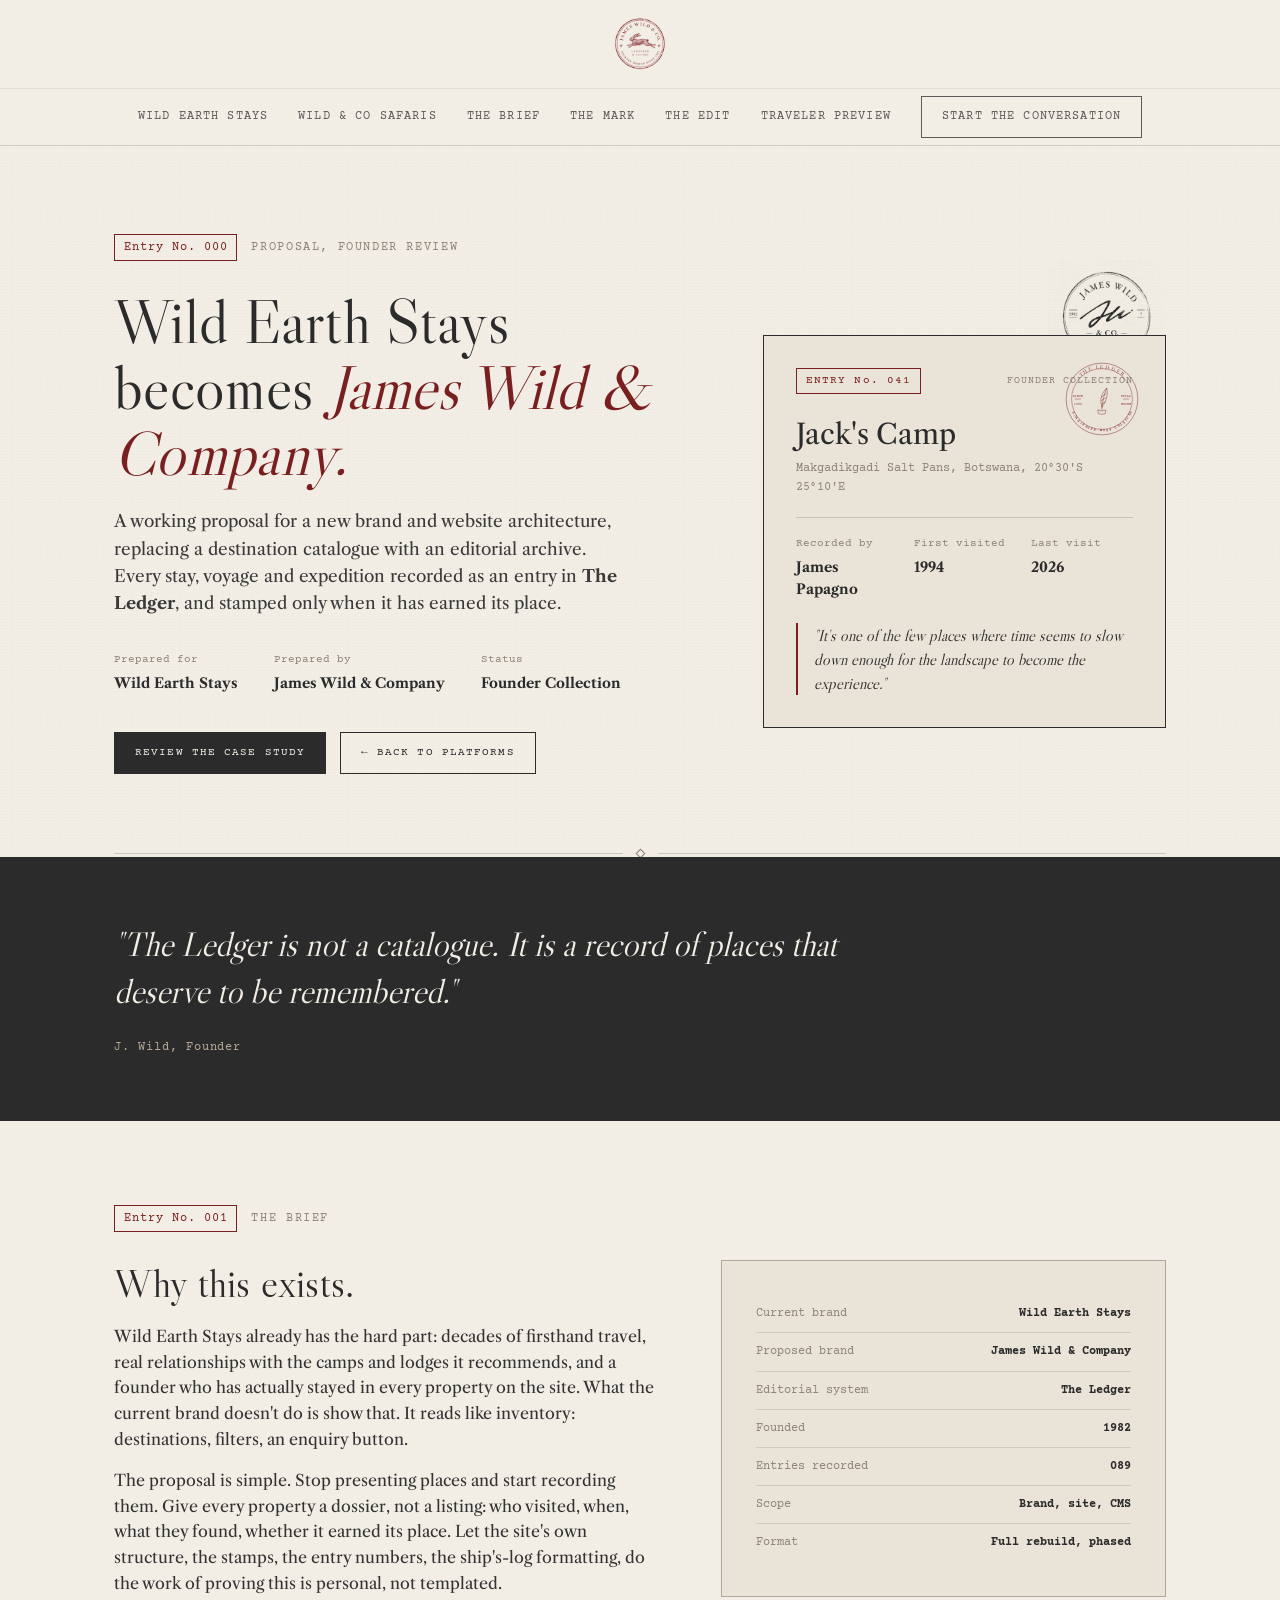
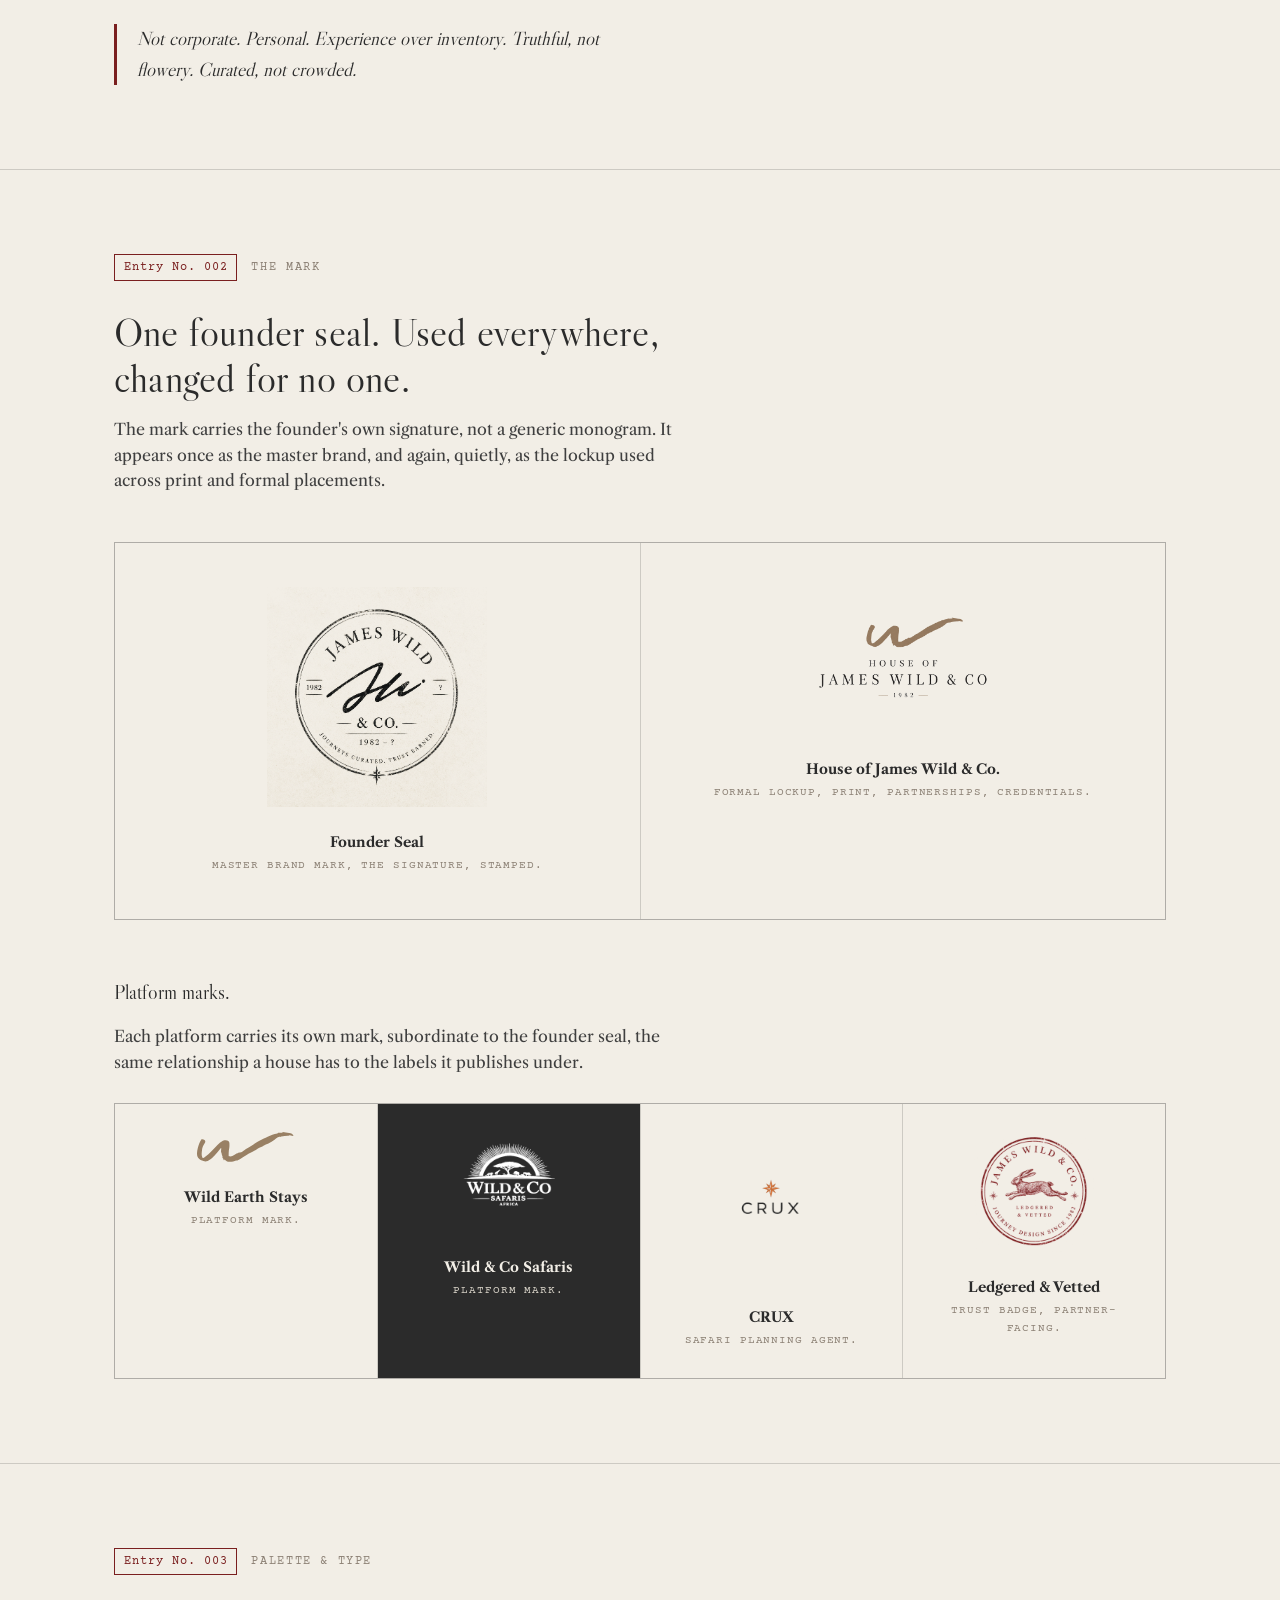
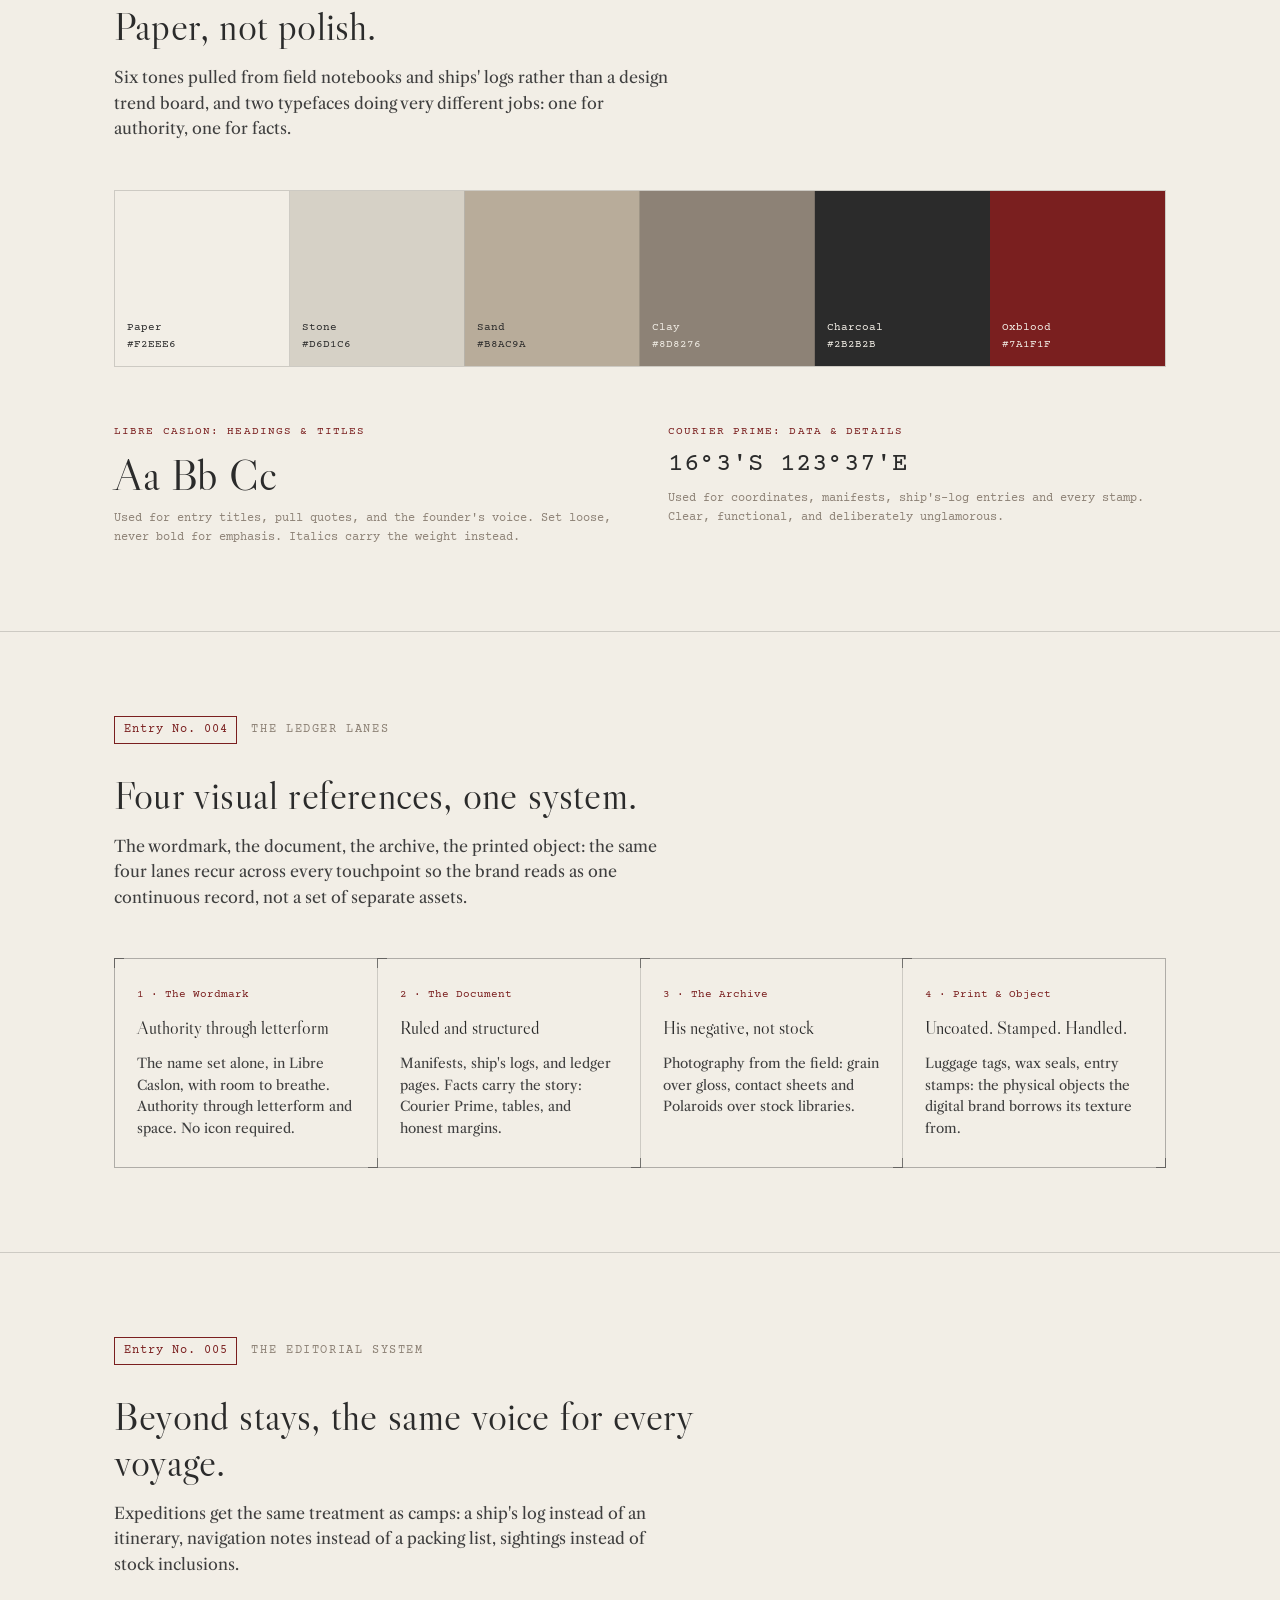
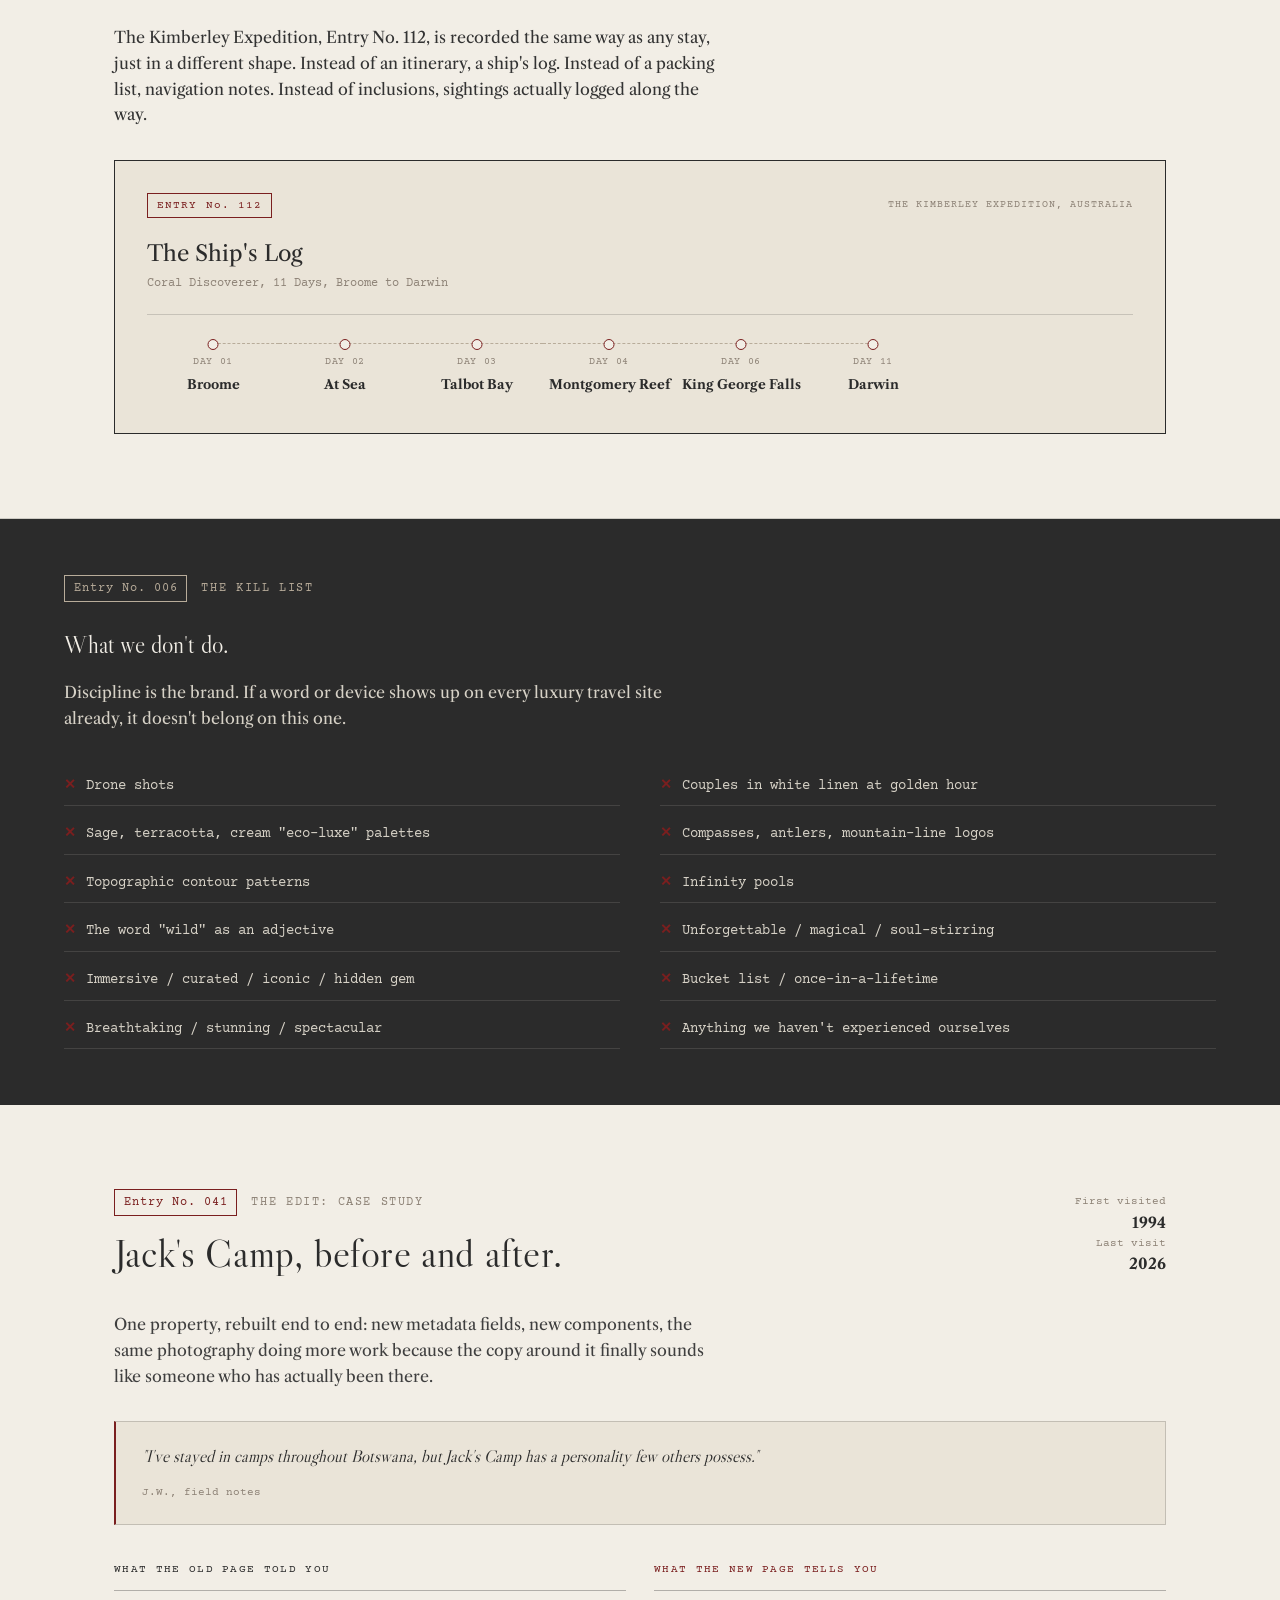
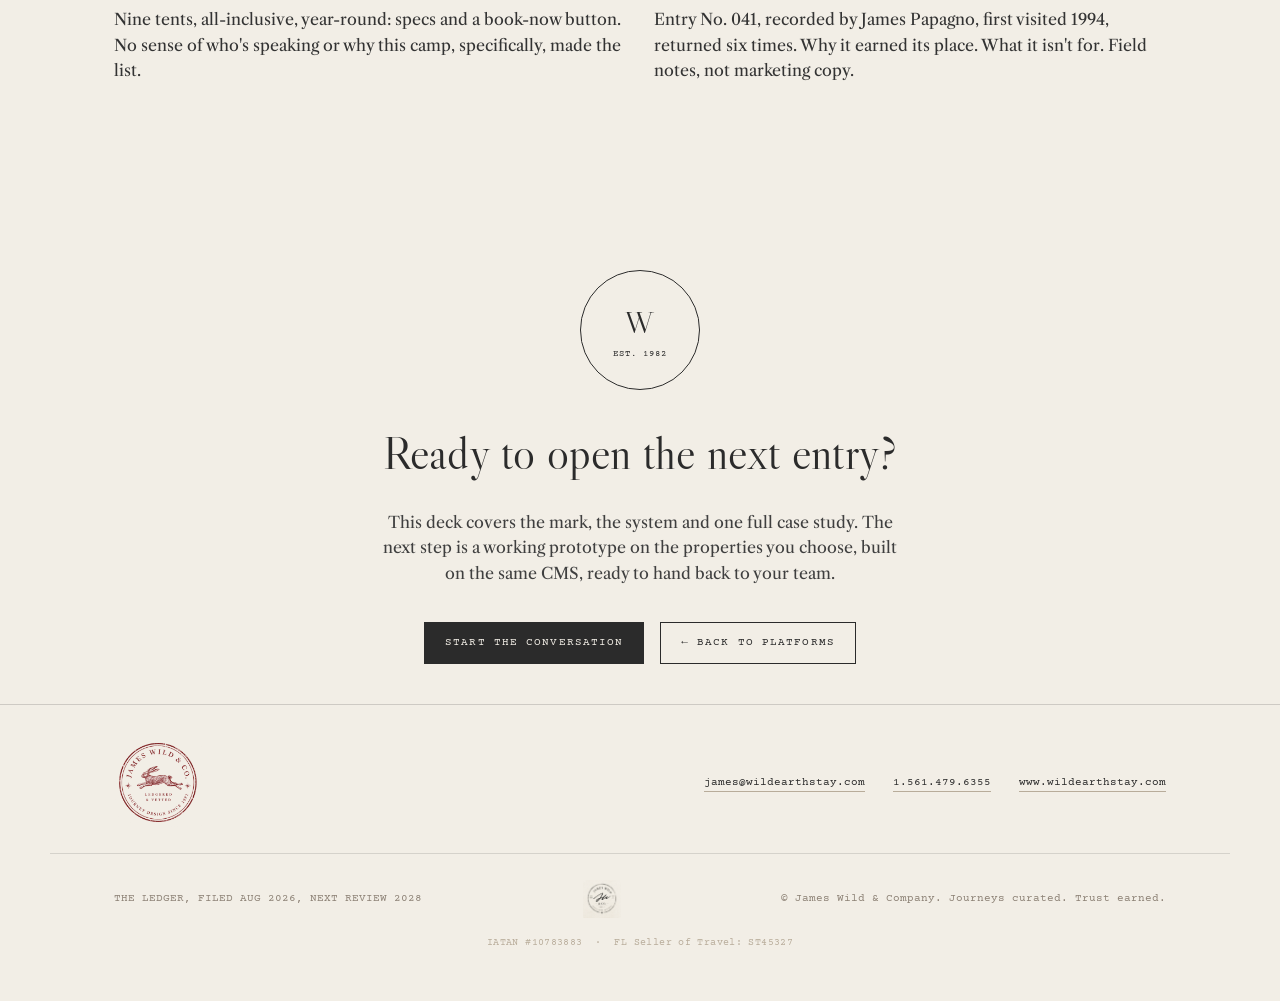
==== commit bfc8163e: "Add files via upload" ====
--- a/brand-system.html
+++ b/brand-system.html
@@ -440,9 +440,7 @@
     display:flex; justify-content:space-between; align-items:center; flex-wrap:wrap; gap:16px;
     font-family:var(--mono); font-size:11px; color:var(--clay);
   }
-  .footGrid .sig{
-    font-family:var(--script); font-size:34px; color:var(--charcoal);
-  }
+  .footGrid .sig img{height:38px; width:auto; display:block; margin:0 auto;}
 
   /* form-ish contact card */
   .contactCard{
@@ -1199,7 +1197,7 @@
   </div>
   <div class="wrap footGrid">
     <div>THE LEDGER, FILED AUG 2026, NEXT REVIEW 2028</div>
-    <div class="sig">J. Wild</div>
+    <div class="sig"><img src="./assets/logo-seal.png" alt="James Wild & Co"></div>
     <div>© James Wild &amp; Company. Journeys curated. Trust earned.</div>
   </div>
   <div class="wrap footLegal">IATAN #10783883 &nbsp;·&nbsp; FL Seller of Travel: ST45327</div>
